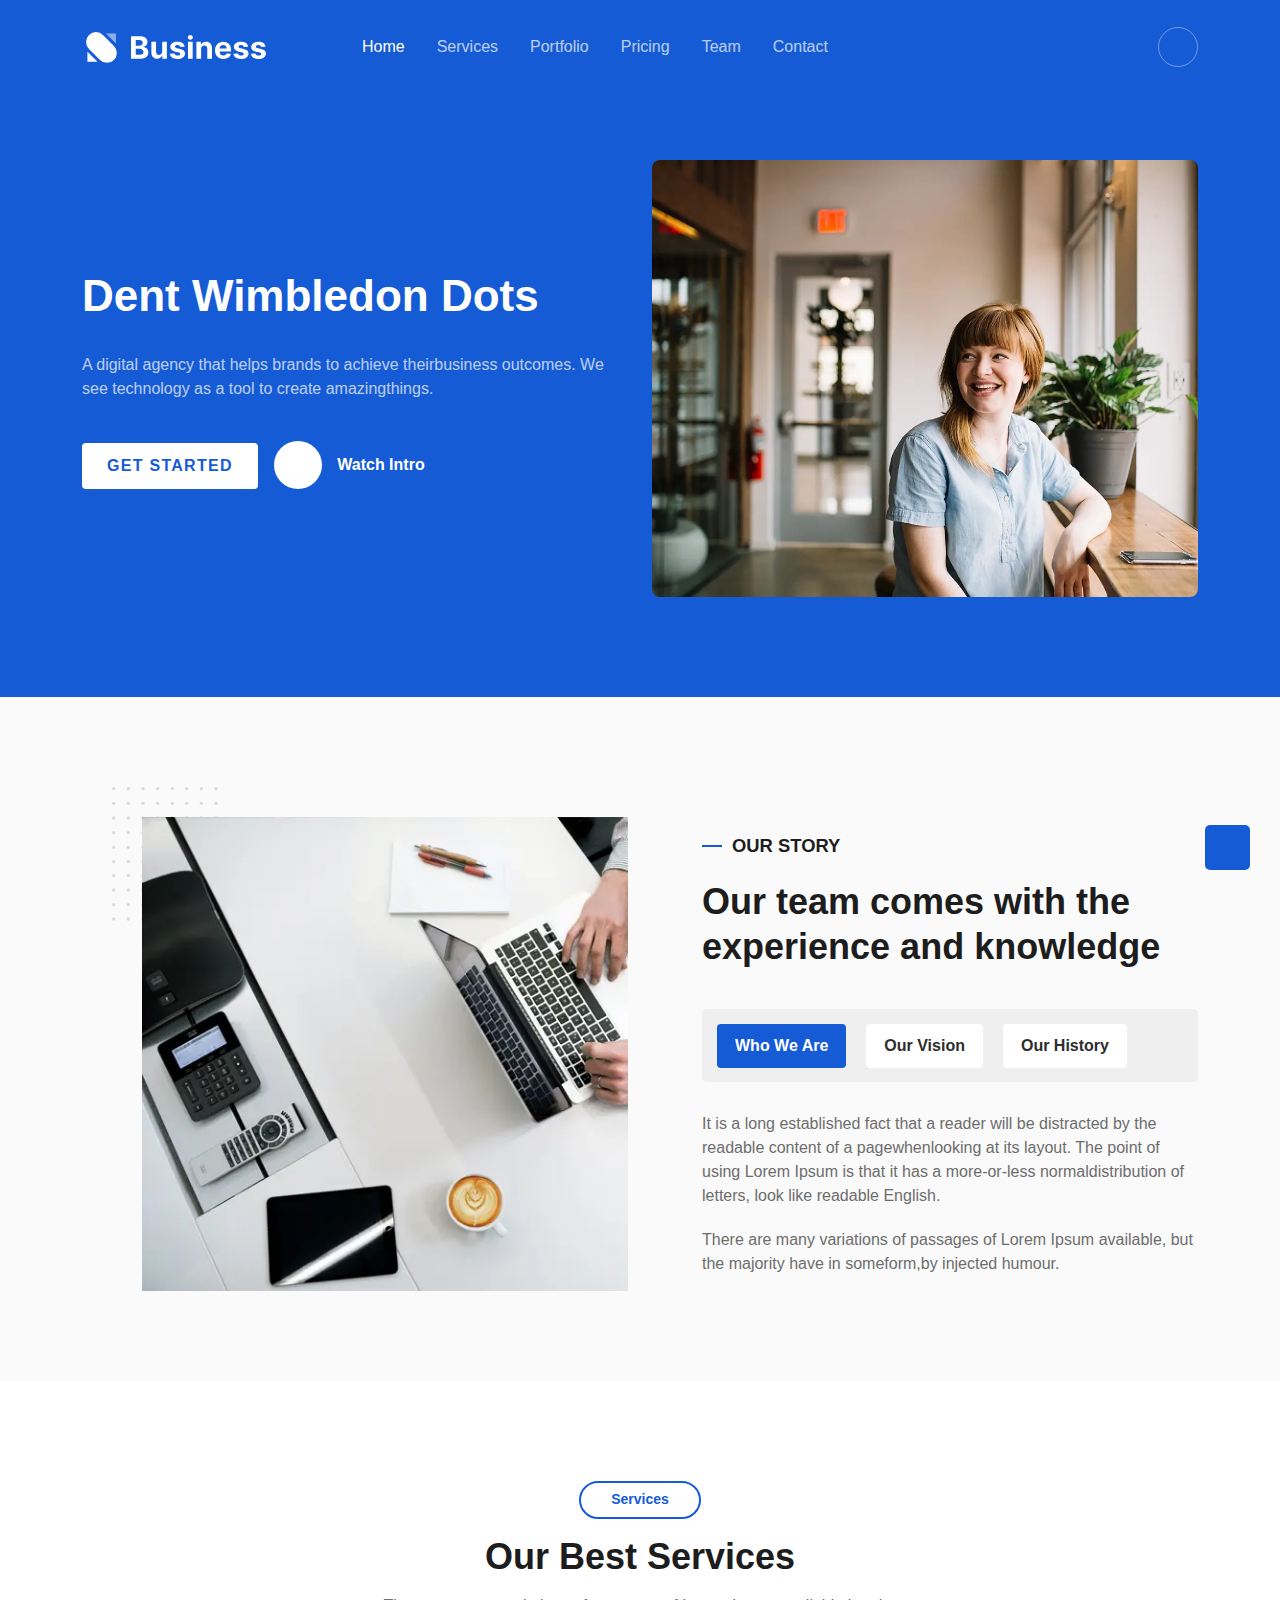
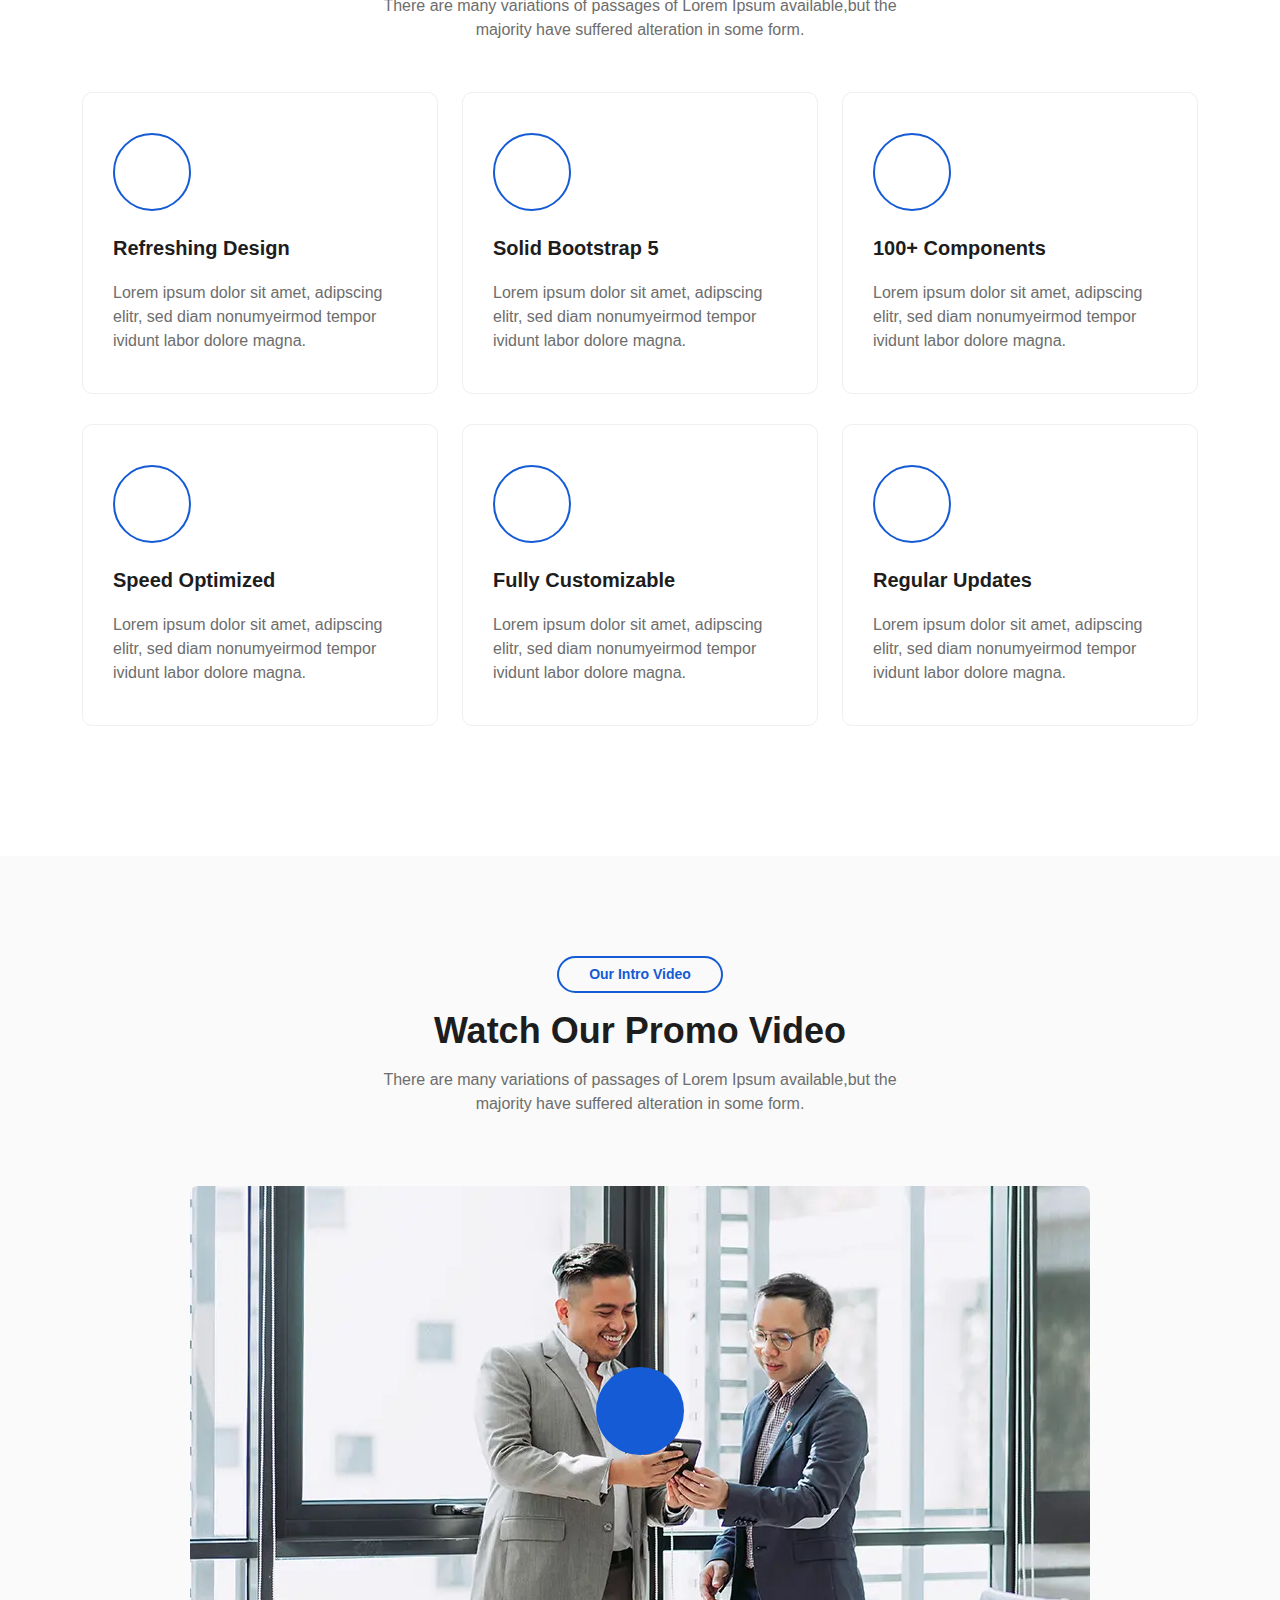
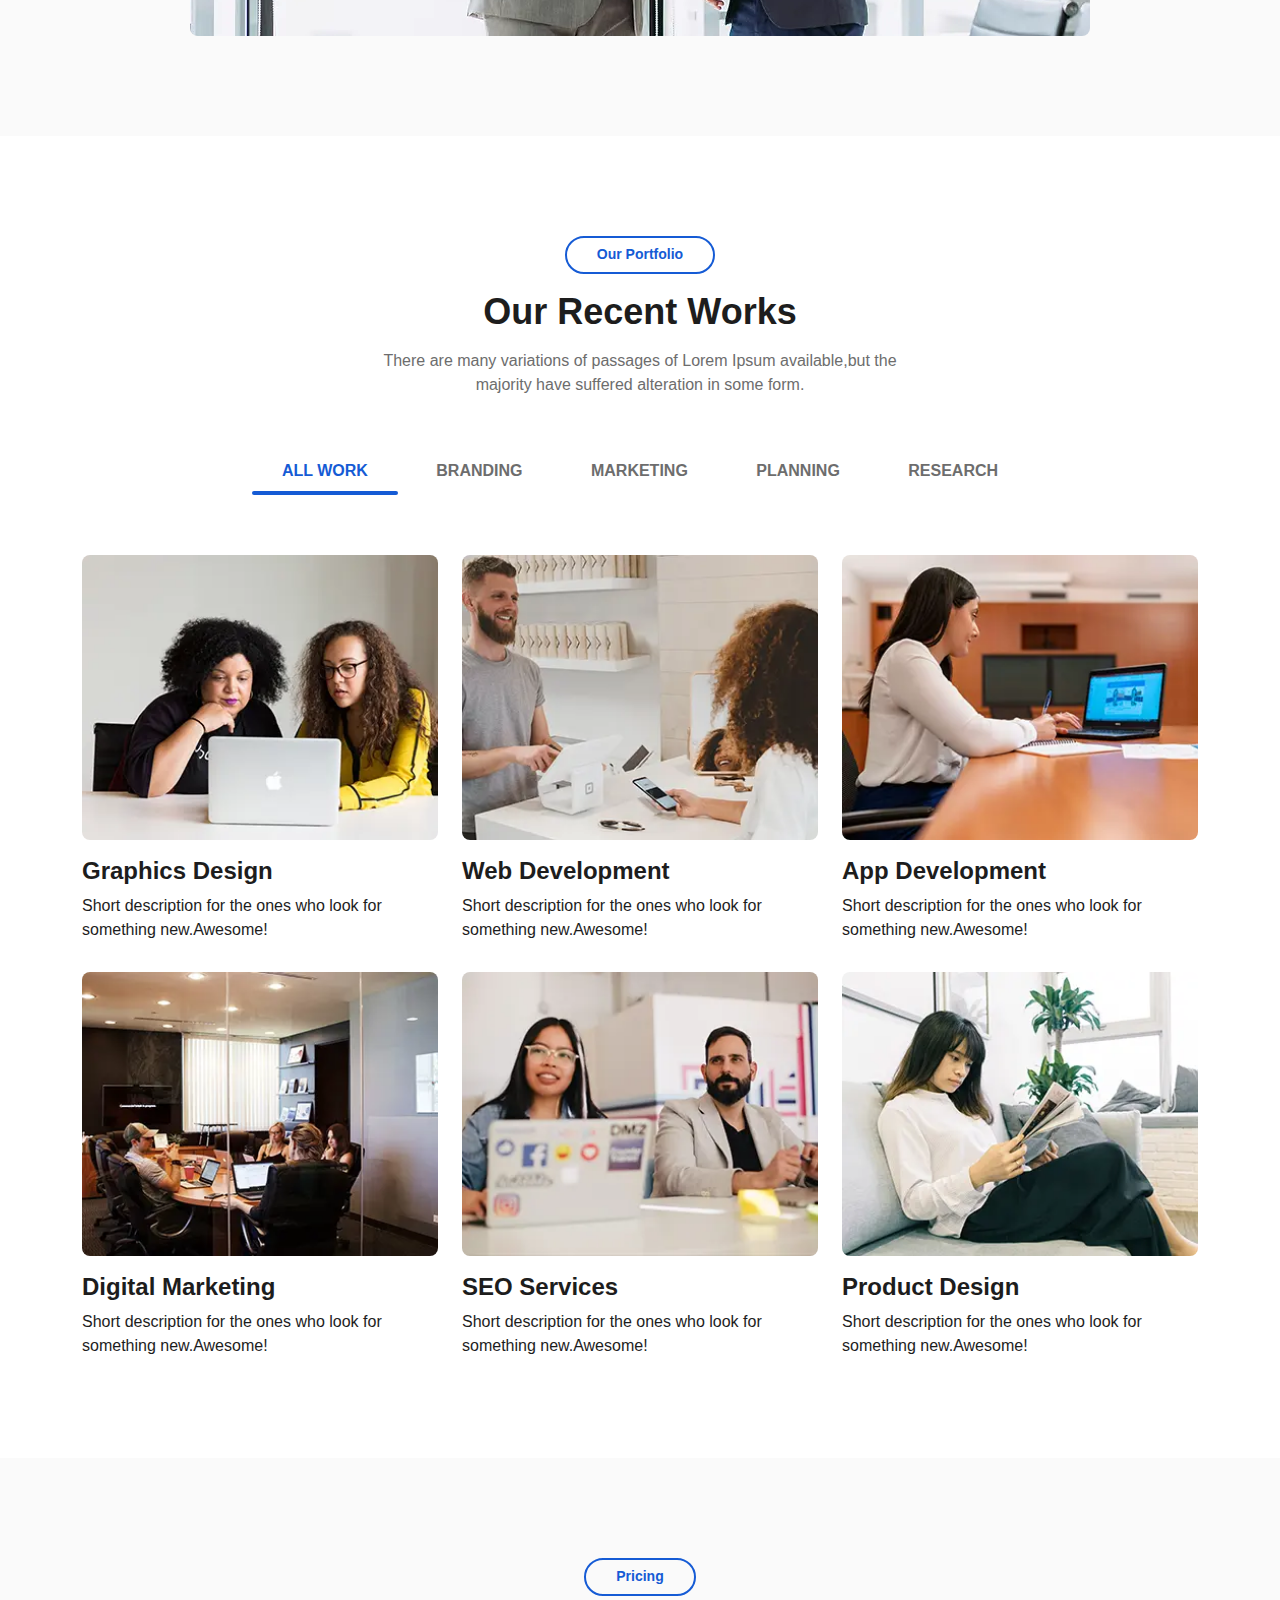
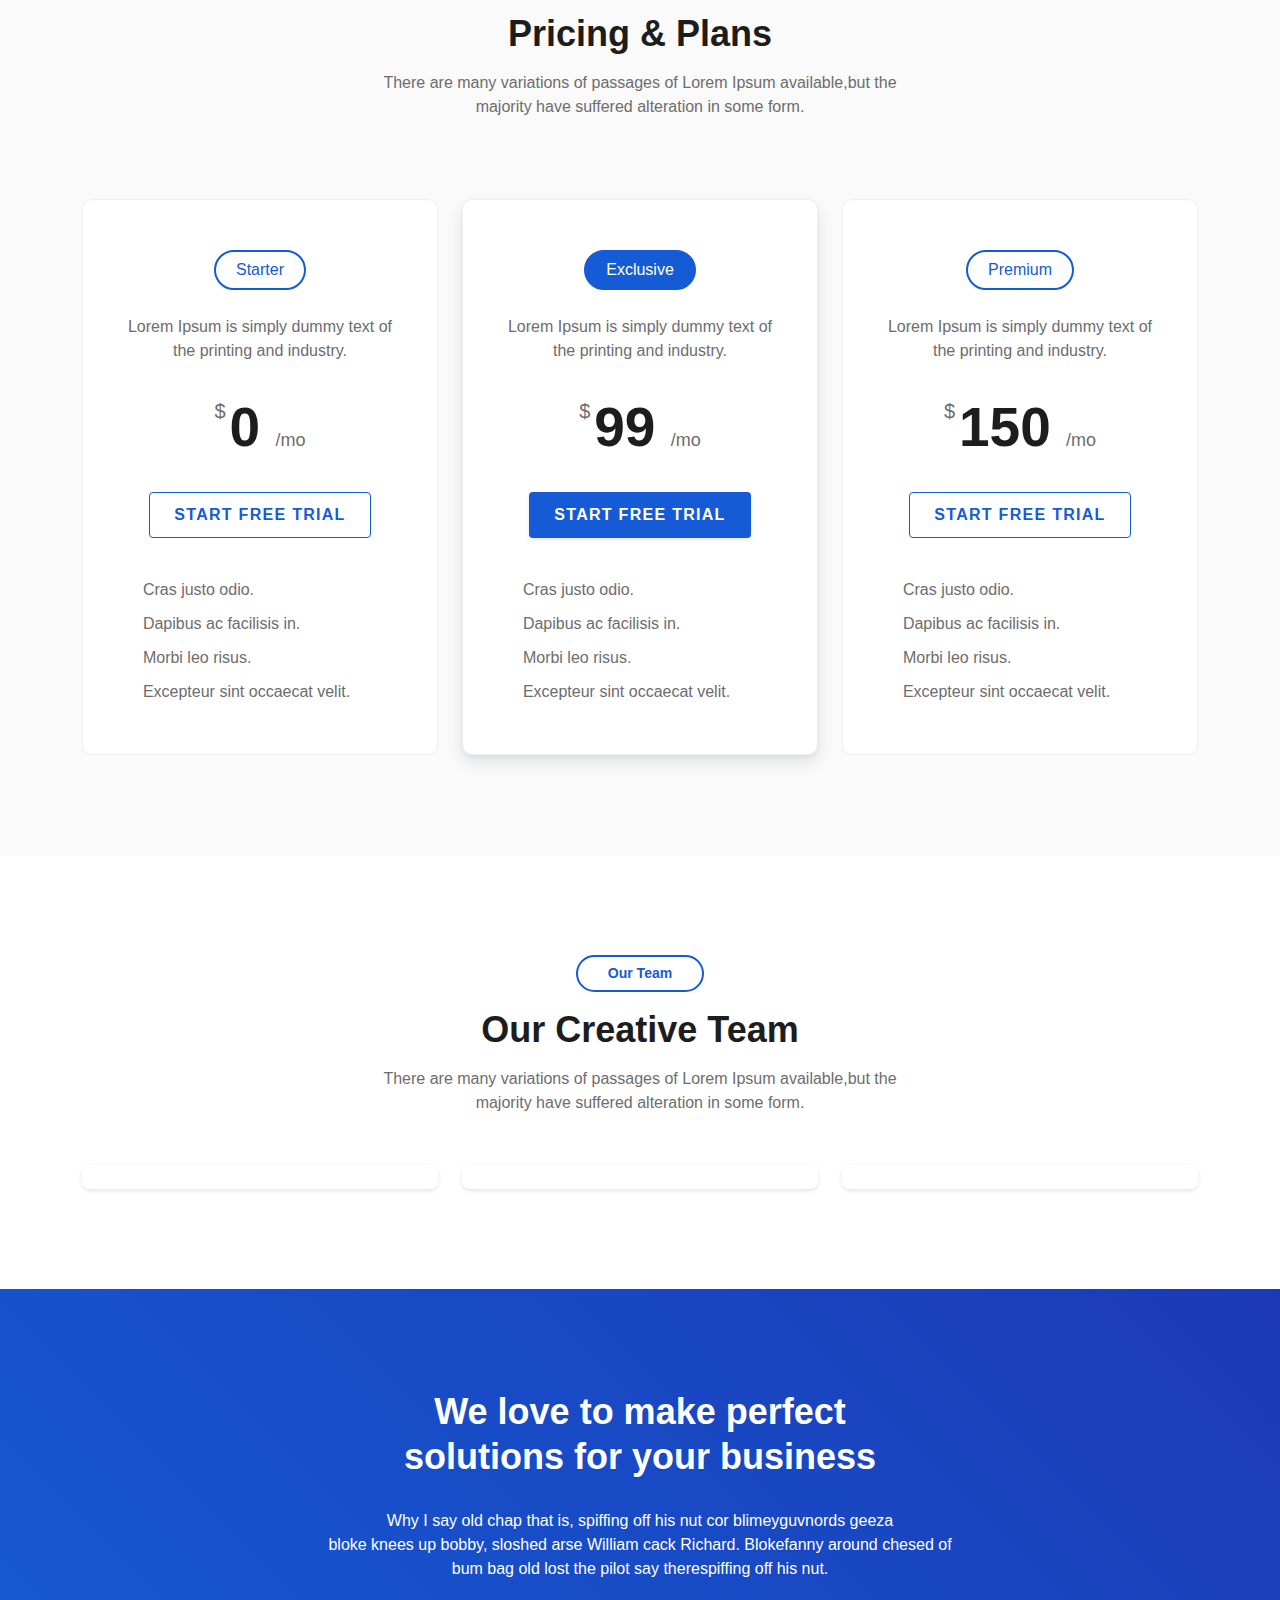
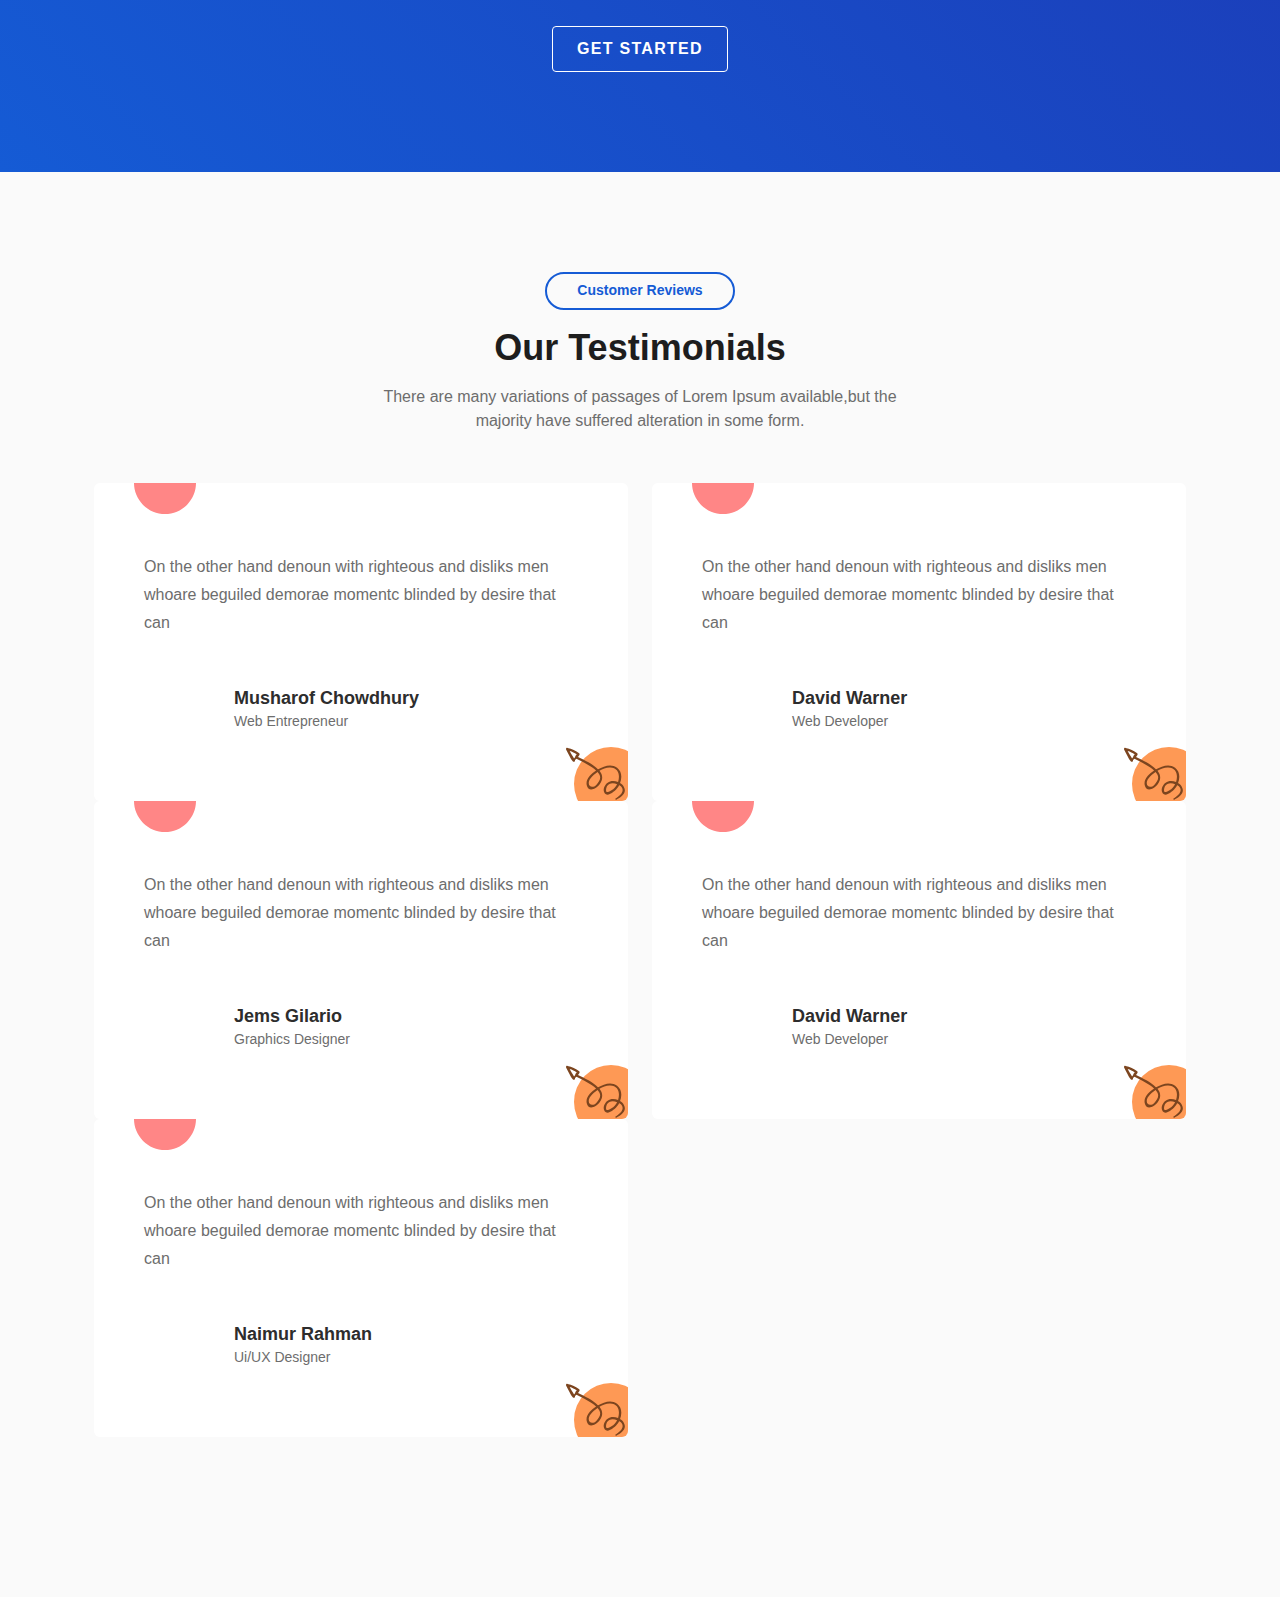
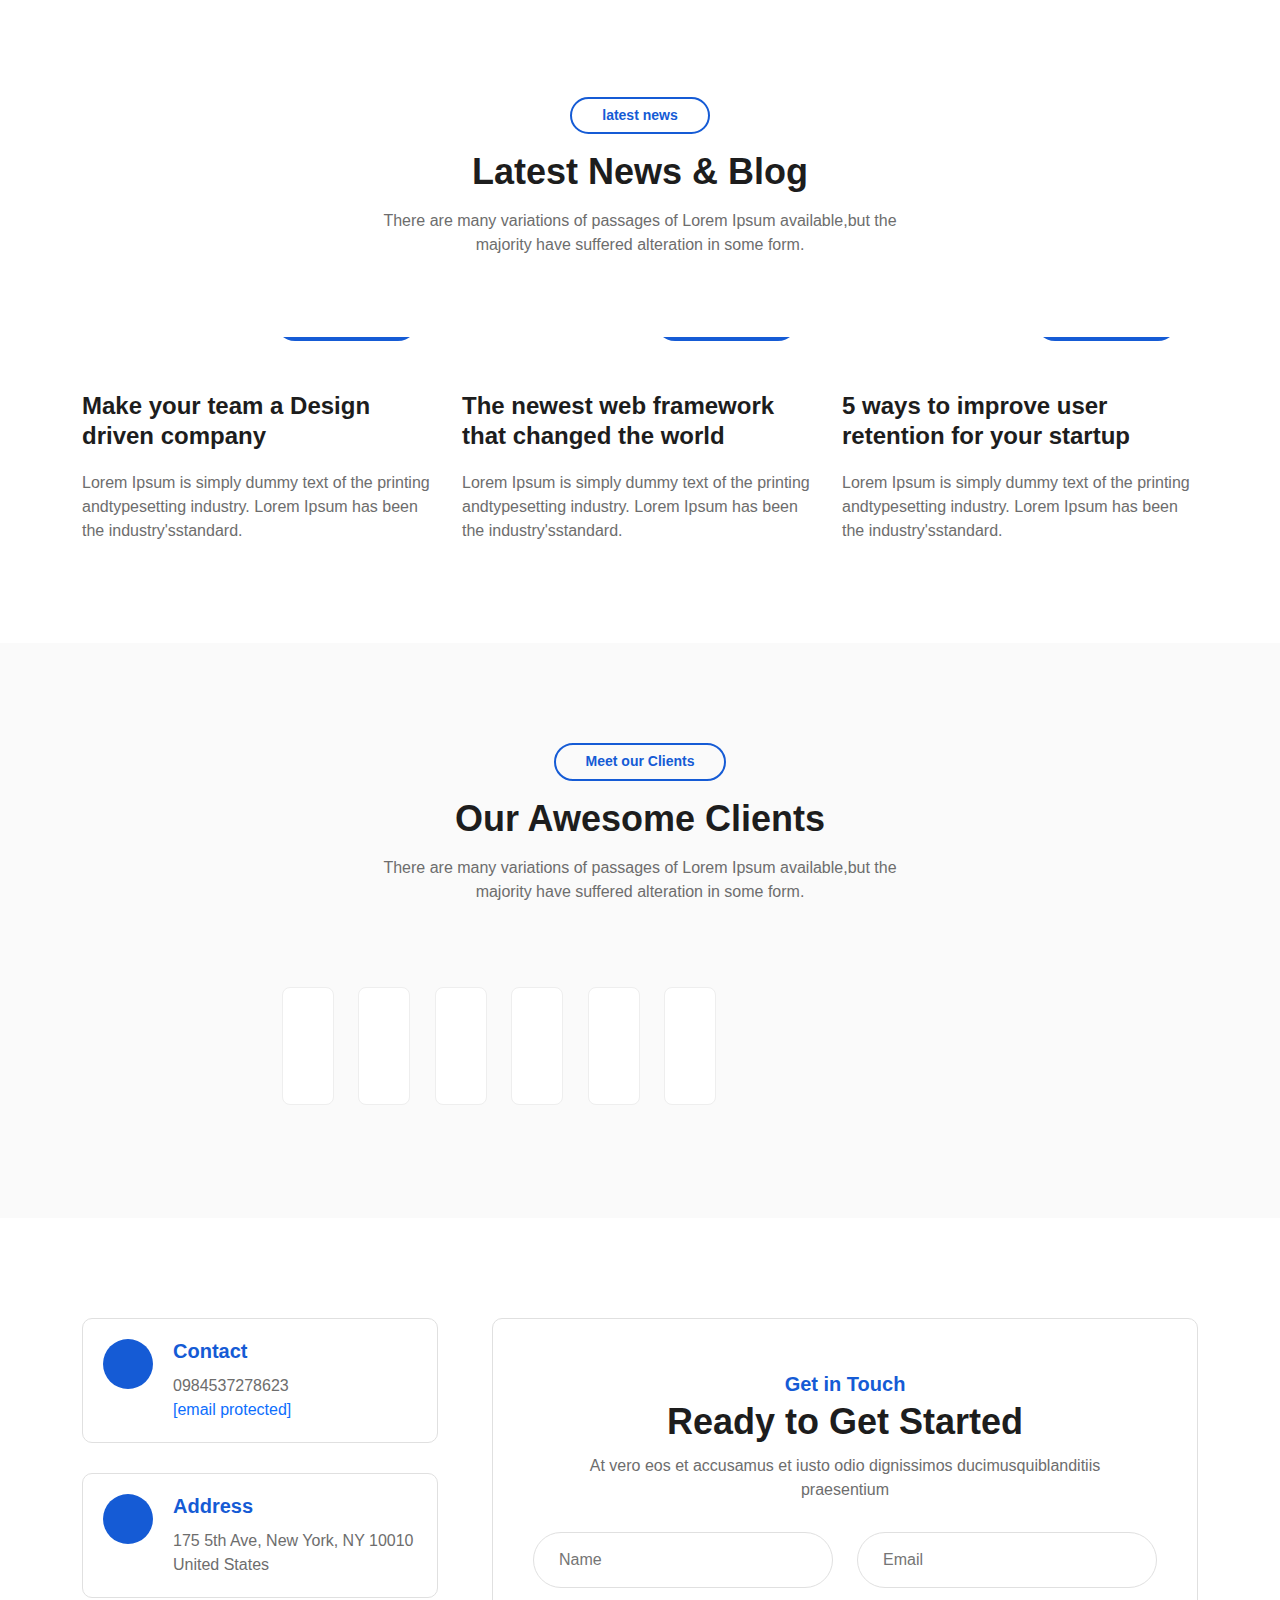
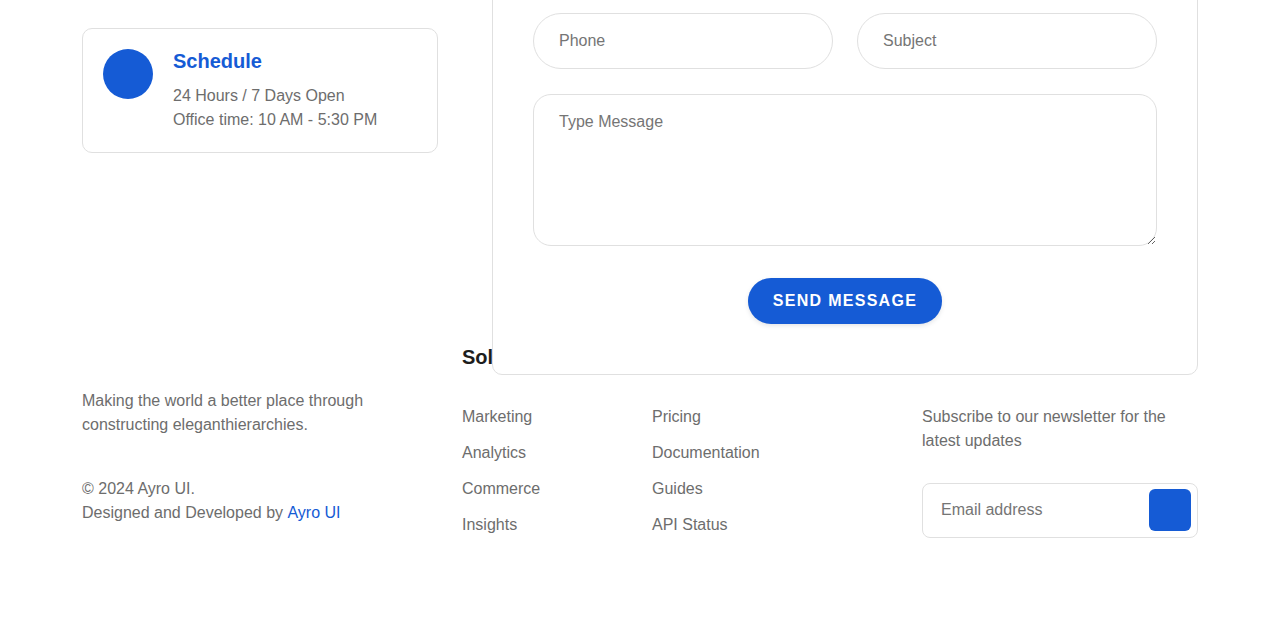
==== contact.html @ 1733241b "added subpages and adjusted menu" ====
<!DOCTYPE html>
<html lang="en">
  <!--- remove -->
  <head>
    <META NAME="robots" CONTENT="noindex">
    <meta charset="utf-8" />
    <meta http-equiv="x-ua-compatible" content="ie=edge" />
    <meta name="description" content="" />
    <meta name="viewport" content="width=device-width, initial-scale=1, shrink-to-fit=no" />
    <!-- <link rel="shortcut icon" type="image/x-icon" href="assets/images/favicon.svg" /> -->
    <title>Dent Wimble Dots</title>
    <link rel="stylesheet" href="https://fonts.googleapis.com/css?family=Sofia">
    <link rel="stylesheet" href="style.css" />
  </head>
  <body>
    <section class="navbar-area navbar-nine">
      <div class="container">
        <div class="row">
          <div class="col-lg-12">
            <nav class="navbar navbar-expand-lg">
              <a class="navbar-brand" href="">
                <img loading="lazy" src="assets/images/white-logo.svg" alt="Logo" />
              </a>
              <button class="navbar-toggler" type="button" data-bs-toggle="collapse" data-bs-target="#navbarNine" aria-controls="navbarNine" aria-expanded="false" aria-label="Toggle navigation">
                <span class="toggler-icon"></span>
                <span class="toggler-icon"></span>
                <span class="toggler-icon"></span>
              </button>
              <div class="collapse navbar-collapse sub-menu-bar" id="navbarNine">
                <ul class="navbar-nav me-auto">
                  <li class="nav-item">
                    <a class="page-scroll active" href="./">Home</a>
                  </li>
                  <li class="nav-item">
                    <a class="page-scroll" href="./services.html">Services</a>
                  </li>
                  <li class="nav-item">
                    <a class="page-scroll" href="./portfolio.html">Portfolio</a>
                  </li>
                  <li class="nav-item">
                    <a class="page-scroll" href="./pricing.html">Pricing</a>
                  </li>
                  <li class="nav-item">
                    <a class="page-scroll" href="./team.html">Team</a>
                  </li>
                  <li class="nav-item">
                    <a class="page-scroll" href="./contact.html">Contact</a>
                  </li>
                </ul>
              </div>
              <div class="navbar-btn d-none d-lg-inline-block">
                <a class="menu-bar" href="#side-menu-left">
                  <i class="lni lni-menu"></i>
                </a>
              </div>
            </nav>
          </div>
        </div>
      </div>
    </section>
    <div class="sidebar-left">
      <div class="sidebar-close">
        <a class="close" href="#close">
          <i class="lni lni-close"></i>
        </a>
      </div>
      <div class="sidebar-content">
        <div class="sidebar-logo">
          <a href="">
            <img loading="lazy" src="assets/images/logo.svg" alt="Logo" />
          </a>
        </div>
        <p class="text">Lorem ipsum dolor sit amet adipisicing elit. Sapiente fuga nisi rerum iusto intro.</p>
        <div class="sidebar-menu">
          <h5 class="menu-title">Quick Links</h5>
          <ul>
            <li>
              <a href="javascript:void(0)">About Us</a>
            </li>
            <li>
              <a href="javascript:void(0)">Our Team</a>
            </li>
            <li>
              <a href="javascript:void(0)">Latest News</a>
            </li>
            <li>
              <a href="javascript:void(0)">Contact Us</a>
            </li>
          </ul>
        </div>
        <div class="sidebar-social align-items-center justify-content-center">
          <h5 class="social-title">Follow Us On</h5>
          <ul>
            <li>
              <a href="javascript:void(0)">
                <i class="lni lni-facebook-filled"></i>
              </a>
            </li>
            <li>
              <a href="javascript:void(0)">
                <i class="lni lni-twitter-original"></i>
              </a>
            </li>
            <li>
              <a href="javascript:void(0)">
                <i class="lni lni-linkedin-original"></i>
              </a>
            </li>
            <li>
              <a href="javascript:void(0)">
                <i class="lni lni-youtube"></i>
              </a>
            </li>
          </ul>
        </div>
      </div>
    </div>
    <div class="overlay-left"></div>
    <section id="hero-area" class="header-area header-eight">
      <div class="container">
        <div class="row align-items-center">
          <div class="col-lg-6 col-md-12 col-12">
            <div class="header-content">
              <h1>Dent Wimbledon Dots</h1>
              <p>A digital agency that helps brands to achieve theirbusiness outcomes. We see technology as a tool to create amazingthings.</p>
              <div class="button">
                <a href="javascript:void(0)" class="btn primary-btn">Get Started</a>
                <a href="https://www.youtube.com/watch?v=r44RKWyfcFw&fbclid=IwAR21beSJORalzmzokxDRcGfkZA1AtRTE__l5N4r09HcGS5Y6vOluyouM9EM" class="glightbox video-button">
                  <span class="btn icon-btn rounded-full">
                    <i class="lni lni-play"></i>
                  </span>
                  <span class="text">Watch Intro</span>
                </a>
              </div>
            </div>
          </div>
          <div class="col-lg-6 col-md-12 col-12">
            <div class="header-image">
              <img loading="lazy" src="./images/hero-image.webp" alt="#" />
            </div>
          </div>
        </div>
      </div>
    </section>
    <section class="about-area about-five">
      <div class="container">
        <div class="row align-items-center">
          <div class="col-lg-6 col-12">
            <div class="about-image-five">
              <svg class="shape" width="106" height="134" viewBox="0 0 106 134" fill="none" xmlns="http://www.w3.org/2000/svg">
                <circle cx="1.66654" cy="1.66679" r="1.66667" fill="#DADADA" />
                <circle cx="1.66654" cy="16.3335" r="1.66667" fill="#DADADA" />
                <circle cx="1.66654" cy="31.0001" r="1.66667" fill="#DADADA" />
                <circle cx="1.66654" cy="45.6668" r="1.66667" fill="#DADADA" />
                <circle cx="1.66654" cy="60.3335" r="1.66667" fill="#DADADA" />
                <circle cx="1.66654" cy="88.6668" r="1.66667" fill="#DADADA" />
                <circle cx="1.66654" cy="117.667" r="1.66667" fill="#DADADA" />
                <circle cx="1.66654" cy="74.6668" r="1.66667" fill="#DADADA" />
                <circle cx="1.66654" cy="103" r="1.66667" fill="#DADADA" />
                <circle cx="1.66654" cy="132" r="1.66667" fill="#DADADA" />
                <circle cx="16.3333" cy="1.66679" r="1.66667" fill="#DADADA" />
                <circle cx="16.3333" cy="16.3335" r="1.66667" fill="#DADADA" />
                <circle cx="16.3333" cy="31.0001" r="1.66667" fill="#DADADA" />
                <circle cx="16.3333" cy="45.6668" r="1.66667" fill="#DADADA" />
                <circle cx="16.333" cy="60.3335" r="1.66667" fill="#DADADA" />
                <circle cx="16.333" cy="88.6668" r="1.66667" fill="#DADADA" />
                <circle cx="16.333" cy="117.667" r="1.66667" fill="#DADADA" />
                <circle cx="16.333" cy="74.6668" r="1.66667" fill="#DADADA" />
                <circle cx="16.333" cy="103" r="1.66667" fill="#DADADA" />
                <circle cx="16.333" cy="132" r="1.66667" fill="#DADADA" />
                <circle cx="30.9998" cy="1.66679" r="1.66667" fill="#DADADA" />
                <circle cx="74.6665" cy="1.66679" r="1.66667" fill="#DADADA" />
                <circle cx="30.9998" cy="16.3335" r="1.66667" fill="#DADADA" />
                <circle cx="74.6665" cy="16.3335" r="1.66667" fill="#DADADA" />
                <circle cx="30.9998" cy="31.0001" r="1.66667" fill="#DADADA" />
                <circle cx="74.6665" cy="31.0001" r="1.66667" fill="#DADADA" />
                <circle cx="30.9998" cy="45.6668" r="1.66667" fill="#DADADA" />
                <circle cx="74.6665" cy="45.6668" r="1.66667" fill="#DADADA" />
                <circle cx="31" cy="60.3335" r="1.66667" fill="#DADADA" />
                <circle cx="74.6668" cy="60.3335" r="1.66667" fill="#DADADA" />
                <circle cx="31" cy="88.6668" r="1.66667" fill="#DADADA" />
                <circle cx="74.6668" cy="88.6668" r="1.66667" fill="#DADADA" />
                <circle cx="31" cy="117.667" r="1.66667" fill="#DADADA" />
                <circle cx="74.6668" cy="117.667" r="1.66667" fill="#DADADA" />
                <circle cx="31" cy="74.6668" r="1.66667" fill="#DADADA" />
                <circle cx="74.6668" cy="74.6668" r="1.66667" fill="#DADADA" />
                <circle cx="31" cy="103" r="1.66667" fill="#DADADA" />
                <circle cx="74.6668" cy="103" r="1.66667" fill="#DADADA" />
                <circle cx="31" cy="132" r="1.66667" fill="#DADADA" />
                <circle cx="74.6668" cy="132" r="1.66667" fill="#DADADA" />
                <circle cx="45.6665" cy="1.66679" r="1.66667" fill="#DADADA" />
                <circle cx="89.3333" cy="1.66679" r="1.66667" fill="#DADADA" />
                <circle cx="45.6665" cy="16.3335" r="1.66667" fill="#DADADA" />
                <circle cx="89.3333" cy="16.3335" r="1.66667" fill="#DADADA" />
                <circle cx="45.6665" cy="31.0001" r="1.66667" fill="#DADADA" />
                <circle cx="89.3333" cy="31.0001" r="1.66667" fill="#DADADA" />
                <circle cx="45.6665" cy="45.6668" r="1.66667" fill="#DADADA" />
                <circle cx="89.3333" cy="45.6668" r="1.66667" fill="#DADADA" />
                <circle cx="45.6665" cy="60.3335" r="1.66667" fill="#DADADA" />
                <circle cx="89.3333" cy="60.3335" r="1.66667" fill="#DADADA" />
                <circle cx="45.6665" cy="88.6668" r="1.66667" fill="#DADADA" />
                <circle cx="89.3333" cy="88.6668" r="1.66667" fill="#DADADA" />
                <circle cx="45.6665" cy="117.667" r="1.66667" fill="#DADADA" />
                <circle cx="89.3333" cy="117.667" r="1.66667" fill="#DADADA" />
                <circle cx="45.6665" cy="74.6668" r="1.66667" fill="#DADADA" />
                <circle cx="89.3333" cy="74.6668" r="1.66667" fill="#DADADA" />
                <circle cx="45.6665" cy="103" r="1.66667" fill="#DADADA" />
                <circle cx="89.3333" cy="103" r="1.66667" fill="#DADADA" />
                <circle cx="45.6665" cy="132" r="1.66667" fill="#DADADA" />
                <circle cx="89.3333" cy="132" r="1.66667" fill="#DADADA" />
                <circle cx="60.3333" cy="1.66679" r="1.66667" fill="#DADADA" />
                <circle cx="104" cy="1.66679" r="1.66667" fill="#DADADA" />
                <circle cx="60.3333" cy="16.3335" r="1.66667" fill="#DADADA" />
                <circle cx="104" cy="16.3335" r="1.66667" fill="#DADADA" />
                <circle cx="60.3333" cy="31.0001" r="1.66667" fill="#DADADA" />
                <circle cx="104" cy="31.0001" r="1.66667" fill="#DADADA" />
                <circle cx="60.3333" cy="45.6668" r="1.66667" fill="#DADADA" />
                <circle cx="104" cy="45.6668" r="1.66667" fill="#DADADA" />
                <circle cx="60.333" cy="60.3335" r="1.66667" fill="#DADADA" />
                <circle cx="104" cy="60.3335" r="1.66667" fill="#DADADA" />
                <circle cx="60.333" cy="88.6668" r="1.66667" fill="#DADADA" />
                <circle cx="104" cy="88.6668" r="1.66667" fill="#DADADA" />
                <circle cx="60.333" cy="117.667" r="1.66667" fill="#DADADA" />
                <circle cx="104" cy="117.667" r="1.66667" fill="#DADADA" />
                <circle cx="60.333" cy="74.6668" r="1.66667" fill="#DADADA" />
                <circle cx="104" cy="74.6668" r="1.66667" fill="#DADADA" />
                <circle cx="60.333" cy="103" r="1.66667" fill="#DADADA" />
                <circle cx="104" cy="103" r="1.66667" fill="#DADADA" />
                <circle cx="60.333" cy="132" r="1.66667" fill="#DADADA" />
                <circle cx="104" cy="132" r="1.66667" fill="#DADADA" />
              </svg>
              <img loading="lazy" src="assets/images/about/about-img1.webp" alt="about" />
            </div>
          </div>
          <div class="col-lg-6 col-12">
            <div class="about-five-content">
              <h6 class="small-title text-lg">OUR STORY</h6>
              <h2 class="main-title fw-bold">Our team comes with the experience and knowledge</h2>
              <div class="about-five-tab">
                <nav>
                  <div class="nav nav-tabs" id="nav-tab" role="tablist">
                    <button class="nav-link active" id="nav-who-tab" data-bs-toggle="tab" data-bs-target="#nav-who" type="button" role="tab" aria-controls="nav-who" aria-selected="true">Who We Are</button>
                    <button class="nav-link" id="nav-vision-tab" data-bs-toggle="tab" data-bs-target="#nav-vision" type="button" role="tab" aria-controls="nav-vision" aria-selected="false">our Vision</button>
                    <button class="nav-link" id="nav-history-tab" data-bs-toggle="tab" data-bs-target="#nav-history" type="button" role="tab" aria-controls="nav-history" aria-selected="false">our History</button>
                  </div>
                </nav>
                <div class="tab-content" id="nav-tabContent">
                  <div class="tab-pane fade show active" id="nav-who" role="tabpanel" aria-labelledby="nav-who-tab">
                    <p>It is a long established fact that a reader will be distracted by the readable content of a pagewhenlooking at its layout. The point of using Lorem Ipsum is that it has a more-or-less normaldistribution of letters, look like readable English.</p>
                    <p>There are many variations of passages of Lorem Ipsum available, but the majority have in someform,by injected humour.</p>
                  </div>
                  <div class="tab-pane fade" id="nav-vision" role="tabpanel" aria-labelledby="nav-vision-tab">
                    <p>It is a long established fact that a reader will be distracted by the readable content of a pagewhenlooking at its layout. The point of using Lorem Ipsum is that it has a more-or-less normaldistribution of letters, look like readable English.</p>
                    <p>There are many variations of passages of Lorem Ipsum available, but the majority have in someform,by injected humour.</p>
                  </div>
                  <div class="tab-pane fade" id="nav-history" role="tabpanel" aria-labelledby="nav-history-tab">
                    <p>It is a long established fact that a reader will be distracted by the readable content of a pagewhenlooking at its layout. The point of using Lorem Ipsum is that it has a more-or-less normaldistribution of letters, look like readable English.</p>
                    <p>There are many variations of passages of Lorem Ipsum available, but the majority have in someform,by injected humour.</p>
                  </div>
                </div>
              </div>
            </div>
          </div>
        </div>
      </div>
    </section>
    <section id="services" class="services-area services-eight">
      <div class="section-title-five">
        <div class="container">
          <div class="row">
            <div class="col-12">
              <div class="content">
                <h6>Services</h6>
                <h2 class="fw-bold">Our Best Services</h2>
                <p> There are many variations of passages of Lorem Ipsum available,but the majority have suffered alteration in some form.</p>
              </div>
            </div>
          </div>
        </div>
      </div>
      <div class="container">
        <div class="row">
          <div class="col-lg-4 col-md-6">
            <div class="single-services">
              <div class="service-icon">
                <i class="lni lni-capsule"></i>
              </div>
              <div class="service-content">
                <h4>Refreshing Design</h4>
                <p>Lorem ipsum dolor sit amet, adipscing elitr, sed diam nonumyeirmod tempor ividunt labor dolore magna.</p>
              </div>
            </div>
          </div>
          <div class="col-lg-4 col-md-6">
            <div class="single-services">
              <div class="service-icon">
                <i class="lni lni-bootstrap"></i>
              </div>
              <div class="service-content">
                <h4>Solid Bootstrap 5</h4>
                <p>Lorem ipsum dolor sit amet, adipscing elitr, sed diam nonumyeirmod tempor ividunt labor dolore magna.</p>
              </div>
            </div>
          </div>
          <div class="col-lg-4 col-md-6">
            <div class="single-services">
              <div class="service-icon">
                <i class="lni lni-shortcode"></i>
              </div>
              <div class="service-content">
                <h4>100+ Components</h4>
                <p>Lorem ipsum dolor sit amet, adipscing elitr, sed diam nonumyeirmod tempor ividunt labor dolore magna.</p>
              </div>
            </div>
          </div>
          <div class="col-lg-4 col-md-6">
            <div class="single-services">
              <div class="service-icon">
                <i class="lni lni-dashboard"></i>
              </div>
              <div class="service-content">
                <h4>Speed Optimized</h4>
                <p>Lorem ipsum dolor sit amet, adipscing elitr, sed diam nonumyeirmod tempor ividunt labor dolore magna.</p>
              </div>
            </div>
          </div>
          <div class="col-lg-4 col-md-6">
            <div class="single-services">
              <div class="service-icon">
                <i class="lni lni-layers"></i>
              </div>
              <div class="service-content">
                <h4>Fully Customizable</h4>
                <p>Lorem ipsum dolor sit amet, adipscing elitr, sed diam nonumyeirmod tempor ividunt labor dolore magna.</p>
              </div>
            </div>
          </div>
          <div class="col-lg-4 col-md-6">
            <div class="single-services">
              <div class="service-icon">
                <i class="lni lni-reload"></i>
              </div>
              <div class="service-content">
                <h4>Regular Updates</h4>
                <p>Lorem ipsum dolor sit amet, adipscing elitr, sed diam nonumyeirmod tempor ividunt labor dolore magna.</p>
              </div>
            </div>
          </div>
        </div>
      </div>
    </section>
    <section class="video-area video-one">
      <div class="section-title-five">
        <div class="container">
          <div class="row">
            <div class="col-12">
              <div class="content">
                <h6>Our Intro Video</h6>
                <h2 class="fw-bold">Watch Our Promo Video</h2>
                <p>There are many variations of passages of Lorem Ipsum available,but the majority have suffered alteration in some form.</p>
              </div>
            </div>
          </div>
        </div>
      </div>
      <div class="container">
        <div class="row justify-content-center">
          <div class="col-lg-10">
            <div class="video-content text-center">
              <img loading="lazy" src="./images/video-bg.webp" alt="Video" />
              <a class="video-popup glightbox" href="https://www.youtube.com/watch?v=NJbXptdalP0">
                <i class="lni lni-play"></i>
              </a>
            </div>
          </div>
        </div>
      </div>
    </section>
    <section id="portfolio" class="portfolio-area portfolio-three">
      <div class="section-title-five">
        <div class="container">
          <div class="row">
            <div class="col-12">
              <div class="content">
                <h6>Our Portfolio</h6>
                <h2 class="fw-bold">Our Recent Works</h2>
                <p>There are many variations of passages of Lorem Ipsum available,but the majority have suffered alteration in some form.</p>
              </div>
            </div>
          </div>
        </div>
      </div>
      <div class="container">
        <div class="row">
          <div class="col-lg-12">
            <div class="portfolio-menu text-center">
              <button data-filter="all" class="active">ALL WORK</button>
              <button data-filter="branding">BRANDING</button>
              <button data-filter="marketing">MARKETING</button>
              <button data-filter="planning">PLANNING</button>
              <button data-filter="research">RESEARCH</button>
            </div>
          </div>
        </div>
        <div class="row grid">
          <div class="col-lg-4 col-sm-6 branding-3 planning-3" data-filter="branding">
            <div class="portfolio-style-three">
              <div class="portfolio-image">
                <img loading="lazy" src="assets/images/portfolio/pf1.webp" alt="image" />
                <div class=" portfolio-overlay d-flex align-items-center justify-content-center ">
                  <div class="portfolio-content">
                    <div class="portfolio-icon">
                      <a class="image-popup-three glightbox3" href="assets/images/portfolio/pf1.webp">
                        <i class="lni lni-zoom-in"></i>
                      </a>
                    </div>
                    <div class="portfolio-icon">
                      <a href="javascript:void(0)">
                        <i class="lni lni-link"></i>
                      </a>
                    </div>
                  </div>
                </div>
              </div>
              <div class="portfolio-text">
                <h4 class="portfolio-title">
                  <a href="javascript:void(0)">Graphics Design</a>
                </h4>
                <p class="text">Short description for the ones who look for something new.Awesome!</p>
              </div>
            </div>
          </div>
          <div class="col-lg-4 col-sm-6" data-filter="research">
            <div class="portfolio-style-three">
              <div class="portfolio-image">
                <img loading="lazy" src="assets/images/portfolio/pf2.webp" alt="image" />
                <div class=" portfolio-overlay d-flex align-items-center justify-content-center ">
                  <div class="portfolio-content">
                    <div class="portfolio-icon">
                      <a class="image-popup-three glightbox3" href="assets/images/portfolio/pf2.webp">
                        <i class="lni lni-zoom-in"></i>
                      </a>
                    </div>
                    <div class="portfolio-icon">
                      <a href="javascript:void(0)">
                        <i class="lni lni-link"></i>
                      </a>
                    </div>
                  </div>
                </div>
              </div>
              <div class="portfolio-text">
                <h4 class="portfolio-title">
                  <a href="javascript:void(0)">Web Development</a>
                </h4>
                <p class="text">Short description for the ones who look for something new.Awesome!</p>
              </div>
            </div>
          </div>
          <div class="col-lg-4 col-sm-6" data-filter="marketing">
            <div class="portfolio-style-three">
              <div class="portfolio-image">
                <img loading="lazy" src="assets/images/portfolio/pf3.webp" alt="image" />
                <div class=" portfolio-overlay d-flex align-items-center justify-content-center ">
                  <div class="portfolio-content">
                    <div class="portfolio-icon">
                      <a class="image-popup-three glightbox3" href="assets/images/portfolio/pf3.webp">
                        <i class="lni lni-zoom-in"></i>
                      </a>
                    </div>
                    <div class="portfolio-icon">
                      <a href="javascript:void(0)">
                        <i class="lni lni-link"></i>
                      </a>
                    </div>
                  </div>
                </div>
              </div>
              <div class="portfolio-text">
                <h4 class="portfolio-title">
                  <a href="javascript:void(0)">App Development</a>
                </h4>
                <p class="text">Short description for the ones who look for something new.Awesome!</p>
              </div>
            </div>
          </div>
          <div class="col-lg-4 col-sm-6" data-filter="planning">
            <div class="portfolio-style-three">
              <div class="portfolio-image">
                <img loading="lazy" src="assets/images/portfolio/pf4.webp" alt="image" />
                <div class=" portfolio-overlay d-flex align-items-center justify-content-center ">
                  <div class="portfolio-content">
                    <div class="portfolio-icon">
                      <a class="image-popup-three glightbox3" href="assets/images/portfolio/pf4.webp">
                        <i class="lni lni-zoom-in"></i>
                      </a>
                    </div>
                    <div class="portfolio-icon">
                      <a href="javascript:void(0)">
                        <i class="lni lni-link"></i>
                      </a>
                    </div>
                  </div>
                </div>
              </div>
              <div class="portfolio-text">
                <h4 class="portfolio-title">
                  <a href="javascript:void(0)">Digital Marketing</a>
                </h4>
                <p class="text">Short description for the ones who look for something new.Awesome!</p>
              </div>
            </div>
          </div>
          <div class="col-lg-4 col-sm-6" data-filter="branding">
            <div class="portfolio-style-three">
              <div class="portfolio-image">
                <img loading="lazy" src="assets/images/portfolio/pf5.webp" alt="image" />
                <div class=" portfolio-overlay d-flex align-items-center justify-content-center ">
                  <div class="portfolio-content">
                    <div class="portfolio-icon">
                      <a class="image-popup-three glightbox3" href="assets/images/portfolio/pf5.webp">
                        <i class="lni lni-zoom-in"></i>
                      </a>
                    </div>
                    <div class="portfolio-icon">
                      <a href="javascript:void(0)">
                        <i class="lni lni-link"></i>
                      </a>
                    </div>
                  </div>
                </div>
              </div>
              <div class="portfolio-text">
                <h4 class="portfolio-title">
                  <a href="javascript:void(0)">SEO Services</a>
                </h4>
                <p class="text">Short description for the ones who look for something new.Awesome!</p>
              </div>
            </div>
          </div>
          <div class="col-lg-4 col-sm-6" data-filter="marketing">
            <div class="portfolio-style-three">
              <div class="portfolio-image">
                <img loading="lazy" src="assets/images/portfolio/pf6.webp" alt="image" />
                <div class=" portfolio-overlay d-flex align-items-center justify-content-center ">
                  <div class="portfolio-content">
                    <div class="portfolio-icon">
                      <a class="image-popup-three glightbox3" href="assets/images/portfolio/pf6.webp">
                        <i class="lni lni-zoom-in"></i>
                      </a>
                    </div>
                    <div class="portfolio-icon">
                      <a href="javascript:void(0)">
                        <i class="lni lni-link"></i>
                      </a>
                    </div>
                  </div>
                </div>
              </div>
              <div class="portfolio-text">
                <h4 class="portfolio-title">
                  <a href="javascript:void(0)">Product Design</a>
                </h4>
                <p class="text">Short description for the ones who look for something new.Awesome!</p>
              </div>
            </div>
          </div>
        </div>
      </div>
    </section>
    <section id="pricing" class="pricing-area pricing-fourteen">
      <div class="section-title-five">
        <div class="container">
          <div class="row">
            <div class="col-12">
              <div class="content">
                <h6>Pricing</h6>
                <h2 class="fw-bold">Pricing & Plans</h2>
                <p>There are many variations of passages of Lorem Ipsum available,but the majority have suffered alteration in some form.</p>
              </div>
            </div>
          </div>
        </div>
      </div>
      <div class="container">
        <div class="row">
          <div class="col-lg-4 col-md-6 col-12">
            <div class="pricing-style-fourteen">
              <div class="table-head">
                <h6 class="title">Starter </h4>
                  <p>Lorem Ipsum is simply dummy text of the printing and industry.</p>
                  <div class="price">
                    <h2 class="amount">
                      <span class="currency">$</span>0 <span class="duration">/mo </span>
                    </h2>
                  </div>
              </div>
              <div class="light-rounded-buttons">
                <a href="javascript:void(0)" class="btn primary-btn-outline">Start free trial</a>
              </div>
              <div class="table-content">
                <ul class="table-list">
                  <li>
                    <i class="lni lni-checkmark-circle"></i> Cras justo odio.
                  </li>
                  <li>
                    <i class="lni lni-checkmark-circle"></i> Dapibus ac facilisis in.
                  </li>
                  <li>
                    <i class="lni lni-checkmark-circle deactive"></i> Morbi leo risus.
                  </li>
                  <li>
                    <i class="lni lni-checkmark-circle deactive"></i> Excepteur sint occaecat velit.
                  </li>
                </ul>
              </div>
            </div>
          </div>
          <div class="col-lg-4 col-md-6 col-12">
            <div class="pricing-style-fourteen middle">
              <div class="table-head">
                <h6 class="title">Exclusive </h4>
                  <p>Lorem Ipsum is simply dummy text of the printing and industry.</p>
                  <div class="price">
                    <h2 class="amount">
                      <span class="currency">$</span>99 <span class="duration">/mo </span>
                    </h2>
                  </div>
              </div>
              <div class="light-rounded-buttons">
                <a href="javascript:void(0)" class="btn primary-btn">Start free trial</a>
              </div>
              <div class="table-content">
                <ul class="table-list">
                  <li>
                    <i class="lni lni-checkmark-circle"></i> Cras justo odio.
                  </li>
                  <li>
                    <i class="lni lni-checkmark-circle"></i> Dapibus ac facilisis in.
                  </li>
                  <li>
                    <i class="lni lni-checkmark-circle"></i> Morbi leo risus.
                  </li>
                  <li>
                    <i class="lni lni-checkmark-circle deactive"></i> Excepteur sint occaecat velit.
                  </li>
                </ul>
              </div>
            </div>
          </div>
          <div class="col-lg-4 col-md-6 col-12">
            <div class="pricing-style-fourteen">
              <div class="table-head">
                <h6 class="title">Premium </h4>
                  <p>Lorem Ipsum is simply dummy text of the printing and industry.</p>
                  <div class="price">
                    <h2 class="amount">
                      <span class="currency">$</span>150 <span class="duration">/mo </span>
                    </h2>
                  </div>
              </div>
              <div class="light-rounded-buttons">
                <a href="javascript:void(0)" class="btn primary-btn-outline">Start free trial</a>
              </div>
              <div class="table-content">
                <ul class="table-list">
                  <li>
                    <i class="lni lni-checkmark-circle"></i> Cras justo odio.
                  </li>
                  <li>
                    <i class="lni lni-checkmark-circle"></i> Dapibus ac facilisis in.
                  </li>
                  <li>
                    <i class="lni lni-checkmark-circle"></i> Morbi leo risus.
                  </li>
                  <li>
                    <i class="lni lni-checkmark-circle"></i> Excepteur sint occaecat velit.
                  </li>
                </ul>
              </div>
            </div>
          </div>
        </div>
      </div>
    </section>
    <section id="team" class="team-area">
      <div class="section-title-five">
        <div class="container">
          <div class="row">
            <div class="col-12">
              <div class="content">
                <h6>Our Team</h6>
                <h2 class="fw-bold">Our Creative Team</h2>
                <p>There are many variations of passages of Lorem Ipsum available,but the majority have suffered alteration in some form.</p>
              </div>
            </div>
          </div>
        </div>
      </div>
      <div class="container">
        <div class="row">
          <div class="col-lg-4 col-sm-6">
            <div class="team-style-six text-center">
              <div class="team-image">
                <img loading="lazy" src="assets/images/team/team-1.webp" alt="Team" />
              </div>
              <div class="team-content">
                <div class="team-social">
                  <ul class="social">
                    <li>
                      <a href="javascript:void(0)">
                        <i class="lni lni-facebook-filled"></i>
                      </a>
                    </li>
                    <li>
                      <a href="javascript:void(0)">
                        <i class="lni lni-twitter-original"></i>
                      </a>
                    </li>
                    <li>
                      <a href="javascript:void(0)">
                        <i class="lni lni-linkedin-original"></i>
                      </a>
                    </li>
                    <li>
                      <a href="javascript:void(0)">
                        <i class="lni lni-pinterest"></i>
                      </a>
                    </li>
                  </ul>
                </div>
                <h4 class="team-name">Jeffery Riley</h4>
                <span class="sub-title">Art Director</span>
              </div>
            </div>
          </div>
          <div class="col-lg-4 col-sm-6">
            <div class="team-style-six text-center">
              <div class="team-image">
                <img loading="lazy" src="assets/images/team/team-2.webp" alt="Team" />
              </div>
              <div class="team-content">
                <div class="team-social">
                  <ul class="social">
                    <li>
                      <a href="javascript:void(0)">
                        <i class="lni lni-facebook-filled"></i>
                      </a>
                    </li>
                    <li>
                      <a href="javascript:void(0)">
                        <i class="lni lni-twitter-original"></i>
                      </a>
                    </li>
                    <li>
                      <a href="javascript:void(0)">
                        <i class="lni lni-linkedin-original"></i>
                      </a>
                    </li>
                    <li>
                      <a href="javascript:void(0)">
                        <i class="lni lni-pinterest"></i>
                      </a>
                    </li>
                  </ul>
                </div>
                <h4 class="team-name">Riley Beata</h4>
                <span class="sub-title">Web Developer</span>
              </div>
            </div>
          </div>
          <div class="col-lg-4 col-sm-6">
            <div class="team-style-six text-center">
              <div class="team-image">
                <img loading="lazy" src="assets/images/team/team-3.webp" alt="Team" />
              </div>
              <div class="team-content">
                <div class="team-social">
                  <ul class="social">
                    <li>
                      <a href="javascript:void(0)">
                        <i class="lni lni-facebook-filled"></i>
                      </a>
                    </li>
                    <li>
                      <a href="javascript:void(0)">
                        <i class="lni lni-twitter-original"></i>
                      </a>
                    </li>
                    <li>
                      <a href="javascript:void(0)">
                        <i class="lni lni-linkedin-original"></i>
                      </a>
                    </li>
                    <li>
                      <a href="javascript:void(0)">
                        <i class="lni lni-pinterest"></i>
                      </a>
                    </li>
                  </ul>
                </div>
                <h4 class="team-name">Mark Alone</h4>
                <span class="sub-title">UX Designer</span>
              </div>
            </div>
          </div>
        </div>
      </div>
    </section>
    <section id="call-action" class="call-action">
      <div class="container">
        <div class="row justify-content-center">
          <div class="col-xxl-6 col-xl-7 col-lg-8 col-md-9">
            <div class="inner-content">
              <h2>We love to make perfect <br />solutions for your business </h2>
              <p>Why I say old chap that is, spiffing off his nut cor blimeyguvnords geeza <br />bloke knees up bobby, sloshed arse William cack Richard. Blokefanny around chesed of bum bag old lost the pilot say therespiffing off his nut. </p>
              <div class="light-rounded-buttons">
                <a href="javascript:void(0)" class="btn primary-btn-outline">Get Started</a>
              </div>
            </div>
          </div>
        </div>
      </div>
    </section>
    <section id="testimonial" class="testimonial-5">
      <div class="section-title-five">
        <div class="container">
          <div class="row">
            <div class="col-12">
              <div class="content">
                <h6>Customer Reviews</h6>
                <h2 class="fw-bold">Our Testimonials</h2>
                <p>There are many variations of passages of Lorem Ipsum available,but the majority have suffered alteration in some form.</p>
              </div>
            </div>
          </div>
        </div>
      </div>
      <div class="container">
        <div class="row testimonial-slider">
          <div class="col-lg-6 col-12">
            <div class="single-testimonial">
              <svg class="shape1" width="62" height="31" viewBox="0 0 62 31" fill="none" xmlns="http://www.w3.org/2000/svg">
                <path d="M-1.10459e-06 -3.51286e-06C-1.46049e-06 4.07097 0.801837 8.10209 2.35973 11.8632C3.91763 15.6243 6.20107 19.0417 9.07969 21.9203C11.9583 24.7989 15.3757 27.0824 19.1368 28.6403C22.8979 30.1982 26.929 31 31 31C35.071 31 39.1021 30.1982 42.8632 28.6403C46.6243 27.0824 50.0417 24.7989 52.9203 21.9203C55.7989 19.0417 58.0824 15.6243 59.6403 11.8632C61.1982 8.10209 62 4.07098 62 -8.02757e-07L31 -8.02758e-07L-1.10459e-06 -3.51286e-06Z" fill="#FF8686" />
              </svg>
              <svg class="shape2" width="82" height="74" viewBox="0 0 82 74" fill="none" xmlns="http://www.w3.org/2000/svg">
                <circle cx="45.0005" cy="37" r="37" fill="#FE9955" />
                <path d="M0.175359 2.73871C1.17682 4.85939 2.2739 6.88145 3.46802 8.90242C4.46524 10.732 5.46811 12.9497 6.94627 14.4811C7.73528 15.3431 9.37218 14.4457 8.96708 13.287C8.96708 13.287 8.96566 13.1899 8.86863 13.1913C9.05846 12.8974 9.2497 12.7003 9.53657 12.4052C9.63361 12.4037 9.82627 12.304 9.92331 12.3026C10.116 12.2027 10.3072 12.0059 10.4985 11.8088C15.7794 14.5465 21.0575 17.0902 25.9574 20.3188C27.4271 21.268 28.8012 22.3157 30.081 23.5587C25.1774 26.7359 19.5257 31.8654 20.6822 37.9632C22.255 45.996 30.8275 41.5036 33.678 37.2886C37.1963 32.2874 36.94 28.0206 33.4815 23.8005C36.7525 21.8117 40.4199 20.3993 44.0133 20.5412C52.6538 20.7066 54.2222 28.4483 52.0851 34.9823C49.548 34.0486 46.6328 33.7999 44.1182 34.4189C39.5716 35.4557 35.5978 42.5017 38.8594 46.5306C42.1196 50.4625 50.1618 42.8719 51.7762 40.422C52.2515 39.7356 52.7252 38.9523 53.1021 38.1703C53.2005 38.266 53.2977 38.2645 53.396 38.3602C60.4477 42.7221 54.5176 48.729 49.6083 51.5181C48.8377 51.9175 49.5325 52.975 50.3045 52.6726C55.415 50.3659 61.3648 45.7175 57.7824 39.6551C56.8879 38.2123 55.6081 36.9692 54.0428 36.1184C56.0998 30.7503 56.0094 24.5398 51.101 20.7292C45.211 16.1562 37.6845 19.1774 32.1017 22.3646C32.0032 22.2691 32.0032 22.2691 31.9048 22.1733C26.4872 16.7199 18.8689 13.4339 12.0254 10.0395C12.5007 9.3532 12.9746 8.56968 13.4499 7.88351C13.7339 7.39393 13.627 6.71609 13.2332 6.33375C9.89298 3.56774 5.88339 1.49089 1.50686 0.875232C0.435374 0.599667 -0.325372 1.67822 0.175359 2.73871ZM33.341 27.4905C35.5295 31.1468 32.9632 34.8724 30.4799 37.6262C27.2329 41.2646 21.8818 40.372 22.8688 34.8253C23.41 32.0028 25.9005 29.7342 27.9114 27.8608C28.9646 26.8749 30.2118 25.886 31.5576 24.9929C32.2483 25.7593 32.8433 26.6243 33.341 27.4905ZM51.1458 37.131C49.8256 39.7708 47.913 41.7398 45.5099 43.3277C44.4523 44.0226 43.2964 44.6217 42.0392 44.9312C38.7541 45.9496 40.3273 40.6856 40.9868 39.3172C42.9709 35.6001 47.6329 35.8234 51.1458 37.131ZM10.7274 7.53494C10.7288 7.63198 10.6318 7.63339 10.6332 7.73043C10.3421 7.73467 10.0538 7.93314 9.86536 8.32395C9.58414 9.00745 9.20589 9.69236 8.82764 10.3774C8.63781 10.6714 8.06407 11.2621 8.25814 11.2592C8.16111 11.2607 8.06548 11.3591 8.0669 11.4561C7.46913 10.3974 6.67729 9.34112 6.07953 8.28236C5.28345 6.93515 4.48596 5.4909 3.68846 4.0465C6.12426 4.69011 8.56855 5.91625 10.7274 7.53494Z" fill="#7C451F" />
              </svg>
              <div class="inner-content">
                <div class="qote-icon">
                  <i class="lni lni-quotation"></i>
                </div>
                <p class="text">On the other hand denoun with righteous and disliks men whoare beguiled demorae momentc blinded by desire that can</p>
                <div class="author">
                  <div class="image">
                    <img loading="lazy" src="assets/images/testimonial/author-1.webp" alt="Author" />
                  </div>
                  <h4 class="name">Musharof Chowdhury <span class="deg">Web Entrepreneur</span>
                  </h4>
                </div>
              </div>
            </div>
          </div>
          <div class="col-lg-6 col-12">
            <div class="single-testimonial">
              <svg class="shape1" width="62" height="31" viewBox="0 0 62 31" fill="none" xmlns="http://www.w3.org/2000/svg">
                <path d="M-1.10459e-06 -3.51286e-06C-1.46049e-06 4.07097 0.801837 8.10209 2.35973 11.8632C3.91763 15.6243 6.20107 19.0417 9.07969 21.9203C11.9583 24.7989 15.3757 27.0824 19.1368 28.6403C22.8979 30.1982 26.929 31 31 31C35.071 31 39.1021 30.1982 42.8632 28.6403C46.6243 27.0824 50.0417 24.7989 52.9203 21.9203C55.7989 19.0417 58.0824 15.6243 59.6403 11.8632C61.1982 8.10209 62 4.07098 62 -8.02757e-07L31 -8.02758e-07L-1.10459e-06 -3.51286e-06Z" fill="#FF8686" />
              </svg>
              <svg class="shape2" width="82" height="74" viewBox="0 0 82 74" fill="none" xmlns="http://www.w3.org/2000/svg">
                <circle cx="45.0005" cy="37" r="37" fill="#FE9955" />
                <path d="M0.175359 2.73871C1.17682 4.85939 2.2739 6.88145 3.46802 8.90242C4.46524 10.732 5.46811 12.9497 6.94627 14.4811C7.73528 15.3431 9.37218 14.4457 8.96708 13.287C8.96708 13.287 8.96566 13.1899 8.86863 13.1913C9.05846 12.8974 9.2497 12.7003 9.53657 12.4052C9.63361 12.4037 9.82627 12.304 9.92331 12.3026C10.116 12.2027 10.3072 12.0059 10.4985 11.8088C15.7794 14.5465 21.0575 17.0902 25.9574 20.3188C27.4271 21.268 28.8012 22.3157 30.081 23.5587C25.1774 26.7359 19.5257 31.8654 20.6822 37.9632C22.255 45.996 30.8275 41.5036 33.678 37.2886C37.1963 32.2874 36.94 28.0206 33.4815 23.8005C36.7525 21.8117 40.4199 20.3993 44.0133 20.5412C52.6538 20.7066 54.2222 28.4483 52.0851 34.9823C49.548 34.0486 46.6328 33.7999 44.1182 34.4189C39.5716 35.4557 35.5978 42.5017 38.8594 46.5306C42.1196 50.4625 50.1618 42.8719 51.7762 40.422C52.2515 39.7356 52.7252 38.9523 53.1021 38.1703C53.2005 38.266 53.2977 38.2645 53.396 38.3602C60.4477 42.7221 54.5176 48.729 49.6083 51.5181C48.8377 51.9175 49.5325 52.975 50.3045 52.6726C55.415 50.3659 61.3648 45.7175 57.7824 39.6551C56.8879 38.2123 55.6081 36.9692 54.0428 36.1184C56.0998 30.7503 56.0094 24.5398 51.101 20.7292C45.211 16.1562 37.6845 19.1774 32.1017 22.3646C32.0032 22.2691 32.0032 22.2691 31.9048 22.1733C26.4872 16.7199 18.8689 13.4339 12.0254 10.0395C12.5007 9.3532 12.9746 8.56968 13.4499 7.88351C13.7339 7.39393 13.627 6.71609 13.2332 6.33375C9.89298 3.56774 5.88339 1.49089 1.50686 0.875232C0.435374 0.599667 -0.325372 1.67822 0.175359 2.73871ZM33.341 27.4905C35.5295 31.1468 32.9632 34.8724 30.4799 37.6262C27.2329 41.2646 21.8818 40.372 22.8688 34.8253C23.41 32.0028 25.9005 29.7342 27.9114 27.8608C28.9646 26.8749 30.2118 25.886 31.5576 24.9929C32.2483 25.7593 32.8433 26.6243 33.341 27.4905ZM51.1458 37.131C49.8256 39.7708 47.913 41.7398 45.5099 43.3277C44.4523 44.0226 43.2964 44.6217 42.0392 44.9312C38.7541 45.9496 40.3273 40.6856 40.9868 39.3172C42.9709 35.6001 47.6329 35.8234 51.1458 37.131ZM10.7274 7.53494C10.7288 7.63198 10.6318 7.63339 10.6332 7.73043C10.3421 7.73467 10.0538 7.93314 9.86536 8.32395C9.58414 9.00745 9.20589 9.69236 8.82764 10.3774C8.63781 10.6714 8.06407 11.2621 8.25814 11.2592C8.16111 11.2607 8.06548 11.3591 8.0669 11.4561C7.46913 10.3974 6.67729 9.34112 6.07953 8.28236C5.28345 6.93515 4.48596 5.4909 3.68846 4.0465C6.12426 4.69011 8.56855 5.91625 10.7274 7.53494Z" fill="#7C451F" />
              </svg>
              <div class="inner-content">
                <div class="qote-icon">
                  <i class="lni lni-quotation"></i>
                </div>
                <p class="text">On the other hand denoun with righteous and disliks men whoare beguiled demorae momentc blinded by desire that can</p>
                <div class="author">
                  <div class="image">
                    <img loading="lazy" src="assets/images/testimonial/author-2.webp" alt="Author" />
                  </div>
                  <h4 class="name">David Warner <span class="deg">Web Developer</span>
                  </h4>
                </div>
              </div>
            </div>
          </div>
          <div class="col-lg-6 col-12">
            <div class="single-testimonial">
              <svg class="shape1" width="62" height="31" viewBox="0 0 62 31" fill="none" xmlns="http://www.w3.org/2000/svg">
                <path d="M-1.10459e-06 -3.51286e-06C-1.46049e-06 4.07097 0.801837 8.10209 2.35973 11.8632C3.91763 15.6243 6.20107 19.0417 9.07969 21.9203C11.9583 24.7989 15.3757 27.0824 19.1368 28.6403C22.8979 30.1982 26.929 31 31 31C35.071 31 39.1021 30.1982 42.8632 28.6403C46.6243 27.0824 50.0417 24.7989 52.9203 21.9203C55.7989 19.0417 58.0824 15.6243 59.6403 11.8632C61.1982 8.10209 62 4.07098 62 -8.02757e-07L31 -8.02758e-07L-1.10459e-06 -3.51286e-06Z" fill="#FF8686" />
              </svg>
              <svg class="shape2" width="82" height="74" viewBox="0 0 82 74" fill="none" xmlns="http://www.w3.org/2000/svg">
                <circle cx="45.0005" cy="37" r="37" fill="#FE9955" />
                <path d="M0.175359 2.73871C1.17682 4.85939 2.2739 6.88145 3.46802 8.90242C4.46524 10.732 5.46811 12.9497 6.94627 14.4811C7.73528 15.3431 9.37218 14.4457 8.96708 13.287C8.96708 13.287 8.96566 13.1899 8.86863 13.1913C9.05846 12.8974 9.2497 12.7003 9.53657 12.4052C9.63361 12.4037 9.82627 12.304 9.92331 12.3026C10.116 12.2027 10.3072 12.0059 10.4985 11.8088C15.7794 14.5465 21.0575 17.0902 25.9574 20.3188C27.4271 21.268 28.8012 22.3157 30.081 23.5587C25.1774 26.7359 19.5257 31.8654 20.6822 37.9632C22.255 45.996 30.8275 41.5036 33.678 37.2886C37.1963 32.2874 36.94 28.0206 33.4815 23.8005C36.7525 21.8117 40.4199 20.3993 44.0133 20.5412C52.6538 20.7066 54.2222 28.4483 52.0851 34.9823C49.548 34.0486 46.6328 33.7999 44.1182 34.4189C39.5716 35.4557 35.5978 42.5017 38.8594 46.5306C42.1196 50.4625 50.1618 42.8719 51.7762 40.422C52.2515 39.7356 52.7252 38.9523 53.1021 38.1703C53.2005 38.266 53.2977 38.2645 53.396 38.3602C60.4477 42.7221 54.5176 48.729 49.6083 51.5181C48.8377 51.9175 49.5325 52.975 50.3045 52.6726C55.415 50.3659 61.3648 45.7175 57.7824 39.6551C56.8879 38.2123 55.6081 36.9692 54.0428 36.1184C56.0998 30.7503 56.0094 24.5398 51.101 20.7292C45.211 16.1562 37.6845 19.1774 32.1017 22.3646C32.0032 22.2691 32.0032 22.2691 31.9048 22.1733C26.4872 16.7199 18.8689 13.4339 12.0254 10.0395C12.5007 9.3532 12.9746 8.56968 13.4499 7.88351C13.7339 7.39393 13.627 6.71609 13.2332 6.33375C9.89298 3.56774 5.88339 1.49089 1.50686 0.875232C0.435374 0.599667 -0.325372 1.67822 0.175359 2.73871ZM33.341 27.4905C35.5295 31.1468 32.9632 34.8724 30.4799 37.6262C27.2329 41.2646 21.8818 40.372 22.8688 34.8253C23.41 32.0028 25.9005 29.7342 27.9114 27.8608C28.9646 26.8749 30.2118 25.886 31.5576 24.9929C32.2483 25.7593 32.8433 26.6243 33.341 27.4905ZM51.1458 37.131C49.8256 39.7708 47.913 41.7398 45.5099 43.3277C44.4523 44.0226 43.2964 44.6217 42.0392 44.9312C38.7541 45.9496 40.3273 40.6856 40.9868 39.3172C42.9709 35.6001 47.6329 35.8234 51.1458 37.131ZM10.7274 7.53494C10.7288 7.63198 10.6318 7.63339 10.6332 7.73043C10.3421 7.73467 10.0538 7.93314 9.86536 8.32395C9.58414 9.00745 9.20589 9.69236 8.82764 10.3774C8.63781 10.6714 8.06407 11.2621 8.25814 11.2592C8.16111 11.2607 8.06548 11.3591 8.0669 11.4561C7.46913 10.3974 6.67729 9.34112 6.07953 8.28236C5.28345 6.93515 4.48596 5.4909 3.68846 4.0465C6.12426 4.69011 8.56855 5.91625 10.7274 7.53494Z" fill="#7C451F" />
              </svg>
              <div class="inner-content">
                <div class="qote-icon">
                  <i class="lni lni-quotation"></i>
                </div>
                <p class="text">On the other hand denoun with righteous and disliks men whoare beguiled demorae momentc blinded by desire that can</p>
                <div class="author">
                  <div class="image">
                    <img loading="lazy" src="assets/images/testimonial/author-3.webp" alt="Author" />
                  </div>
                  <h4 class="name">Jems Gilario <span class="deg">Graphics Designer</span>
                  </h4>
                </div>
              </div>
            </div>
          </div>
          <div class="col-lg-6 col-12">
            <div class="single-testimonial">
              <svg class="shape1" width="62" height="31" viewBox="0 0 62 31" fill="none" xmlns="http://www.w3.org/2000/svg">
                <path d="M-1.10459e-06 -3.51286e-06C-1.46049e-06 4.07097 0.801837 8.10209 2.35973 11.8632C3.91763 15.6243 6.20107 19.0417 9.07969 21.9203C11.9583 24.7989 15.3757 27.0824 19.1368 28.6403C22.8979 30.1982 26.929 31 31 31C35.071 31 39.1021 30.1982 42.8632 28.6403C46.6243 27.0824 50.0417 24.7989 52.9203 21.9203C55.7989 19.0417 58.0824 15.6243 59.6403 11.8632C61.1982 8.10209 62 4.07098 62 -8.02757e-07L31 -8.02758e-07L-1.10459e-06 -3.51286e-06Z" fill="#FF8686" />
              </svg>
              <svg class="shape2" width="82" height="74" viewBox="0 0 82 74" fill="none" xmlns="http://www.w3.org/2000/svg">
                <circle cx="45.0005" cy="37" r="37" fill="#FE9955" />
                <path d="M0.175359 2.73871C1.17682 4.85939 2.2739 6.88145 3.46802 8.90242C4.46524 10.732 5.46811 12.9497 6.94627 14.4811C7.73528 15.3431 9.37218 14.4457 8.96708 13.287C8.96708 13.287 8.96566 13.1899 8.86863 13.1913C9.05846 12.8974 9.2497 12.7003 9.53657 12.4052C9.63361 12.4037 9.82627 12.304 9.92331 12.3026C10.116 12.2027 10.3072 12.0059 10.4985 11.8088C15.7794 14.5465 21.0575 17.0902 25.9574 20.3188C27.4271 21.268 28.8012 22.3157 30.081 23.5587C25.1774 26.7359 19.5257 31.8654 20.6822 37.9632C22.255 45.996 30.8275 41.5036 33.678 37.2886C37.1963 32.2874 36.94 28.0206 33.4815 23.8005C36.7525 21.8117 40.4199 20.3993 44.0133 20.5412C52.6538 20.7066 54.2222 28.4483 52.0851 34.9823C49.548 34.0486 46.6328 33.7999 44.1182 34.4189C39.5716 35.4557 35.5978 42.5017 38.8594 46.5306C42.1196 50.4625 50.1618 42.8719 51.7762 40.422C52.2515 39.7356 52.7252 38.9523 53.1021 38.1703C53.2005 38.266 53.2977 38.2645 53.396 38.3602C60.4477 42.7221 54.5176 48.729 49.6083 51.5181C48.8377 51.9175 49.5325 52.975 50.3045 52.6726C55.415 50.3659 61.3648 45.7175 57.7824 39.6551C56.8879 38.2123 55.6081 36.9692 54.0428 36.1184C56.0998 30.7503 56.0094 24.5398 51.101 20.7292C45.211 16.1562 37.6845 19.1774 32.1017 22.3646C32.0032 22.2691 32.0032 22.2691 31.9048 22.1733C26.4872 16.7199 18.8689 13.4339 12.0254 10.0395C12.5007 9.3532 12.9746 8.56968 13.4499 7.88351C13.7339 7.39393 13.627 6.71609 13.2332 6.33375C9.89298 3.56774 5.88339 1.49089 1.50686 0.875232C0.435374 0.599667 -0.325372 1.67822 0.175359 2.73871ZM33.341 27.4905C35.5295 31.1468 32.9632 34.8724 30.4799 37.6262C27.2329 41.2646 21.8818 40.372 22.8688 34.8253C23.41 32.0028 25.9005 29.7342 27.9114 27.8608C28.9646 26.8749 30.2118 25.886 31.5576 24.9929C32.2483 25.7593 32.8433 26.6243 33.341 27.4905ZM51.1458 37.131C49.8256 39.7708 47.913 41.7398 45.5099 43.3277C44.4523 44.0226 43.2964 44.6217 42.0392 44.9312C38.7541 45.9496 40.3273 40.6856 40.9868 39.3172C42.9709 35.6001 47.6329 35.8234 51.1458 37.131ZM10.7274 7.53494C10.7288 7.63198 10.6318 7.63339 10.6332 7.73043C10.3421 7.73467 10.0538 7.93314 9.86536 8.32395C9.58414 9.00745 9.20589 9.69236 8.82764 10.3774C8.63781 10.6714 8.06407 11.2621 8.25814 11.2592C8.16111 11.2607 8.06548 11.3591 8.0669 11.4561C7.46913 10.3974 6.67729 9.34112 6.07953 8.28236C5.28345 6.93515 4.48596 5.4909 3.68846 4.0465C6.12426 4.69011 8.56855 5.91625 10.7274 7.53494Z" fill="#7C451F" />
              </svg>
              <div class="inner-content">
                <div class="qote-icon">
                  <i class="lni lni-quotation"></i>
                </div>
                <p class="text">On the other hand denoun with righteous and disliks men whoare beguiled demorae momentc blinded by desire that can</p>
                <div class="author">
                  <div class="image">
                    <img loading="lazy" src="assets/images/testimonial/author-4.webp" alt="Author" />
                  </div>
                  <h4 class="name">David Warner <span class="deg">Web Developer</span>
                  </h4>
                </div>
              </div>
            </div>
          </div>
          <div class="col-lg-6 col-12">
            <div class="single-testimonial">
              <svg class="shape1" width="62" height="31" viewBox="0 0 62 31" fill="none" xmlns="http://www.w3.org/2000/svg">
                <path d="M-1.10459e-06 -3.51286e-06C-1.46049e-06 4.07097 0.801837 8.10209 2.35973 11.8632C3.91763 15.6243 6.20107 19.0417 9.07969 21.9203C11.9583 24.7989 15.3757 27.0824 19.1368 28.6403C22.8979 30.1982 26.929 31 31 31C35.071 31 39.1021 30.1982 42.8632 28.6403C46.6243 27.0824 50.0417 24.7989 52.9203 21.9203C55.7989 19.0417 58.0824 15.6243 59.6403 11.8632C61.1982 8.10209 62 4.07098 62 -8.02757e-07L31 -8.02758e-07L-1.10459e-06 -3.51286e-06Z" fill="#FF8686" />
              </svg>
              <svg class="shape2" width="82" height="74" viewBox="0 0 82 74" fill="none" xmlns="http://www.w3.org/2000/svg">
                <circle cx="45.0005" cy="37" r="37" fill="#FE9955" />
                <path d="M0.175359 2.73871C1.17682 4.85939 2.2739 6.88145 3.46802 8.90242C4.46524 10.732 5.46811 12.9497 6.94627 14.4811C7.73528 15.3431 9.37218 14.4457 8.96708 13.287C8.96708 13.287 8.96566 13.1899 8.86863 13.1913C9.05846 12.8974 9.2497 12.7003 9.53657 12.4052C9.63361 12.4037 9.82627 12.304 9.92331 12.3026C10.116 12.2027 10.3072 12.0059 10.4985 11.8088C15.7794 14.5465 21.0575 17.0902 25.9574 20.3188C27.4271 21.268 28.8012 22.3157 30.081 23.5587C25.1774 26.7359 19.5257 31.8654 20.6822 37.9632C22.255 45.996 30.8275 41.5036 33.678 37.2886C37.1963 32.2874 36.94 28.0206 33.4815 23.8005C36.7525 21.8117 40.4199 20.3993 44.0133 20.5412C52.6538 20.7066 54.2222 28.4483 52.0851 34.9823C49.548 34.0486 46.6328 33.7999 44.1182 34.4189C39.5716 35.4557 35.5978 42.5017 38.8594 46.5306C42.1196 50.4625 50.1618 42.8719 51.7762 40.422C52.2515 39.7356 52.7252 38.9523 53.1021 38.1703C53.2005 38.266 53.2977 38.2645 53.396 38.3602C60.4477 42.7221 54.5176 48.729 49.6083 51.5181C48.8377 51.9175 49.5325 52.975 50.3045 52.6726C55.415 50.3659 61.3648 45.7175 57.7824 39.6551C56.8879 38.2123 55.6081 36.9692 54.0428 36.1184C56.0998 30.7503 56.0094 24.5398 51.101 20.7292C45.211 16.1562 37.6845 19.1774 32.1017 22.3646C32.0032 22.2691 32.0032 22.2691 31.9048 22.1733C26.4872 16.7199 18.8689 13.4339 12.0254 10.0395C12.5007 9.3532 12.9746 8.56968 13.4499 7.88351C13.7339 7.39393 13.627 6.71609 13.2332 6.33375C9.89298 3.56774 5.88339 1.49089 1.50686 0.875232C0.435374 0.599667 -0.325372 1.67822 0.175359 2.73871ZM33.341 27.4905C35.5295 31.1468 32.9632 34.8724 30.4799 37.6262C27.2329 41.2646 21.8818 40.372 22.8688 34.8253C23.41 32.0028 25.9005 29.7342 27.9114 27.8608C28.9646 26.8749 30.2118 25.886 31.5576 24.9929C32.2483 25.7593 32.8433 26.6243 33.341 27.4905ZM51.1458 37.131C49.8256 39.7708 47.913 41.7398 45.5099 43.3277C44.4523 44.0226 43.2964 44.6217 42.0392 44.9312C38.7541 45.9496 40.3273 40.6856 40.9868 39.3172C42.9709 35.6001 47.6329 35.8234 51.1458 37.131ZM10.7274 7.53494C10.7288 7.63198 10.6318 7.63339 10.6332 7.73043C10.3421 7.73467 10.0538 7.93314 9.86536 8.32395C9.58414 9.00745 9.20589 9.69236 8.82764 10.3774C8.63781 10.6714 8.06407 11.2621 8.25814 11.2592C8.16111 11.2607 8.06548 11.3591 8.0669 11.4561C7.46913 10.3974 6.67729 9.34112 6.07953 8.28236C5.28345 6.93515 4.48596 5.4909 3.68846 4.0465C6.12426 4.69011 8.56855 5.91625 10.7274 7.53494Z" fill="#7C451F" />
              </svg>
              <div class="inner-content">
                <div class="qote-icon">
                  <i class="lni lni-quotation"></i>
                </div>
                <p class="text">On the other hand denoun with righteous and disliks men whoare beguiled demorae momentc blinded by desire that can</p>
                <div class="author">
                  <div class="image">
                    <img loading="lazy" src="assets/images/testimonial/author-5.webp" alt="Author" />
                  </div>
                  <h4 class="name">Naimur Rahman <span class="deg">Ui/UX Designer</span>
                  </h4>
                </div>
              </div>
            </div>
          </div>
        </div>
      </div>
    </section>
    <div id="blog" class="latest-news-area section">
      <div class="section-title-five">
        <div class="container">
          <div class="row">
            <div class="col-12">
              <div class="content">
                <h6>latest news</h6>
                <h2 class="fw-bold">Latest News & Blog</h2>
                <p>There are many variations of passages of Lorem Ipsum available,but the majority have suffered alteration in some form.</p>
              </div>
            </div>
          </div>
        </div>
      </div>
      <div class="container">
        <div class="row">
          <div class="col-lg-4 col-md-6 col-12">
            <div class="single-news">
              <div class="image">
                <a href="javascript:void(0)">
                  <img loading="lazy" class="thumb" src="assets/images/blog/1.webp" alt="Blog" />
                </a>
                <div class="meta-details">
                  <img loading="lazy" class="thumb" src="assets/images/blog/b6.webp" alt="Author" />
                  <span>BY TIM NORTON</span>
                </div>
              </div>
              <div class="content-body">
                <h4 class="title">
                  <a href="javascript:void(0)"> Make your team a Design driven company </a>
                </h4>
                <p>Lorem Ipsum is simply dummy text of the printing andtypesetting industry. Lorem Ipsum has been the industry'sstandard.</p>
              </div>
            </div>
          </div>
          <div class="col-lg-4 col-md-6 col-12">
            <div class="single-news">
              <div class="image">
                <a href="javascript:void(0)">
                  <img loading="lazy" class="thumb" src="assets/images/blog/2.webp" alt="Blog" />
                </a>
                <div class="meta-details">
                  <img loading="lazy" class="thumb" src="assets/images/blog/b6.webp" alt="Author" />
                  <span>BY TIM NORTON</span>
                </div>
              </div>
              <div class="content-body">
                <h4 class="title">
                  <a href="javascript:void(0)">The newest web framework that changed the world</a>
                </h4>
                <p>Lorem Ipsum is simply dummy text of the printing andtypesetting industry. Lorem Ipsum has been the industry'sstandard.</p>
              </div>
            </div>
          </div>
          <div class="col-lg-4 col-md-6 col-12">
            <div class="single-news">
              <div class="image">
                <a href="javascript:void(0)">
                  <img loading="lazy" class="thumb" src="assets/images/blog/3.webp" alt="Blog" />
                </a>
                <div class="meta-details">
                  <img loading="lazy" class="thumb" src="assets/images/blog/b6.webp" alt="Author" />
                  <span>BY TIM NORTON</span>
                </div>
              </div>
              <div class="content-body">
                <h4 class="title">
                  <a href="javascript:void(0)">5 ways to improve user retention for your startup</a>
                </h4>
                <p>Lorem Ipsum is simply dummy text of the printing andtypesetting industry. Lorem Ipsum has been the industry'sstandard.</p>
              </div>
            </div>
          </div>
        </div>
      </div>
    </div>
    <div id="clients" class="brand-area section">
      <div class="section-title-five">
        <div class="container">
          <div class="row">
            <div class="col-12">
              <div class="content">
                <h6>Meet our Clients</h6>
                <h2 class="fw-bold">Our Awesome Clients</h2>
                <p>There are many variations of passages of Lorem Ipsum available,but the majority have suffered alteration in some form.</p>
              </div>
            </div>
          </div>
        </div>
      </div>
      <div class="container">
        <div class="row">
          <div class="col-lg-8 offset-lg-2 col-12">
            <div class="clients-logos">
              <div class="single-image">
                <img loading="lazy" src="assets/images/client-logo/graygrids.svg" alt="Brand Logo Images" />
              </div>
              <div class="single-image">
                <img loading="lazy" src="assets/images/client-logo/uideck.svg" alt="Brand Logo Images" />
              </div>
              <div class="single-image">
                <img loading="lazy" src="assets/images/client-logo/ayroui.svg" alt="Brand Logo Images" />
              </div>
              <div class="single-image">
                <img loading="lazy" src="assets/images/client-logo/lineicons.svg" alt="Brand Logo Images" />
              </div>
              <div class="single-image">
                <img loading="lazy" src="assets/images/client-logo/tailwindtemplates.svg" alt="Brand Logo Images" />
              </div>
              <div class="single-image">
                <img loading="lazy" src="assets/images/client-logo/ecomhtml.svg" alt="Brand Logo Images" />
              </div>
            </div>
          </div>
        </div>
      </div>
    </div>
    <section id="contact" class="contact-section">
      <div class="container">
        <div class="row">
          <div class="col-xl-4">
            <div class="contact-item-wrapper">
              <div class="row">
                <div class="col-12 col-md-6 col-xl-12">
                  <div class="contact-item">
                    <div class="contact-icon">
                      <i class="lni lni-phone"></i>
                    </div>
                    <div class="contact-content">
                      <h4>Contact</h4>
                      <p>0984537278623</p>
                      <p>
                        <a href="https://demo.ayroui.com/cdn-cgi/l/email-protection" class="__cf_email__" data-cfemail="423b2d37302f232b2e02252f232b2e6c212d2f">[email&#160;protected]</a>
                      </p>
                    </div>
                  </div>
                </div>
                <div class="col-12 col-md-6 col-xl-12">
                  <div class="contact-item">
                    <div class="contact-icon">
                      <i class="lni lni-map-marker"></i>
                    </div>
                    <div class="contact-content">
                      <h4>Address</h4>
                      <p>175 5th Ave, New York, NY 10010</p>
                      <p>United States</p>
                    </div>
                  </div>
                </div>
                <div class="col-12 col-md-6 col-xl-12">
                  <div class="contact-item">
                    <div class="contact-icon">
                      <i class="lni lni-alarm-clock"></i>
                    </div>
                    <div class="contact-content">
                      <h4>Schedule</h4>
                      <p>24 Hours / 7 Days Open</p>
                      <p>Office time: 10 AM - 5:30 PM</p>
                    </div>
                  </div>
                </div>
              </div>
            </div>
          </div>
          <div class="col-xl-8">
            <div class="contact-form-wrapper">
              <div class="row">
                <div class="col-xl-10 col-lg-8 mx-auto">
                  <div class="section-title text-center">
                    <span> Get in Touch </span>
                    <h2>Ready to Get Started</h2>
                    <p>At vero eos et accusamus et iusto odio dignissimos ducimusquiblanditiis praesentium</p>
                  </div>
                </div>
              </div>
              <form action="#" class="contact-form">
                <div class="row">
                  <div class="col-md-6">
                    <input type="text" name="name" id="name" placeholder="Name" required />
                  </div>
                  <div class="col-md-6">
                    <input type="email" name="email" id="email" placeholder="Email" required />
                  </div>
                </div>
                <div class="row">
                  <div class="col-md-6">
                    <input type="text" name="phone" id="phone" placeholder="Phone" required />
                  </div>
                  <div class="col-md-6">
                    <input type="text" name="subject" id="email" placeholder="Subject" required />
                  </div>
                </div>
                <div class="row">
                  <div class="col-12">
                    <textarea name="message" id="message" placeholder="Type Message" rows="5"></textarea>
                  </div>
                </div>
                <div class="row">
                  <div class="col-12">
                    <div class="button text-center rounded-buttons">
                      <button type="submit" class="btn primary-btn rounded-full">Send Message</button>
                    </div>
                  </div>
                </div>
              </form>
            </div>
          </div>
        </div>
      </div>
    </section>
    <section class="map-section map-style-9">
      <div class="map-container">
        <!-- <object style="border:0; height: 500px; width: 100%;" data="https://www.google.com/maps/embed?pb=!1m18!1m12!1m3!1d3102.7887109309127!2d-77.44196278417968!3d38.95165507956235!2m3!1f0!2f0!3f0!3m2!1i1024!2i768!4f13.1!3m3!1m2!1s0x0%3A0x0!2zMzjCsDU3JzA2LjAiTiA3N8KwMjYnMjMuMiJX!5e0!3m2!1sen!2sbd!4v1545420879707"></object> -->
      </div>
      </div>
    </section>
    <footer class="footer-area footer-eleven">
      <div class="footer-top">
        <div class="container">
          <div class="inner-content">
            <div class="row">
              <div class="col-lg-4 col-md-6 col-12">
                <div class="footer-widget f-about">
                  <div class="logo">
                    <a href="">
                      <img loading="lazy" src="assets/images/logo.svg" alt="#" class="img-fluid" />
                    </a>
                  </div>
                  <p>Making the world a better place through constructing eleganthierarchies.</p>
                  <p class="copyright-text">
                    <span>© 2024 Ayro UI.</span>Designed and Developed by <a href="javascript:void(0)" rel="nofollow"> Ayro UI </a>
                  </p>
                </div>
              </div>
              <div class="col-lg-2 col-md-6 col-12">
                <div class="footer-widget f-link">
                  <h5>Solutions</h5>
                  <ul>
                    <li>
                      <a href="javascript:void(0)">Marketing</a>
                    </li>
                    <li>
                      <a href="javascript:void(0)">Analytics</a>
                    </li>
                    <li>
                      <a href="javascript:void(0)">Commerce</a>
                    </li>
                    <li>
                      <a href="javascript:void(0)">Insights</a>
                    </li>
                  </ul>
                </div>
              </div>
              <div class="col-lg-2 col-md-6 col-12">
                <div class="footer-widget f-link">
                  <h5>Support</h5>
                  <ul>
                    <li>
                      <a href="javascript:void(0)">Pricing</a>
                    </li>
                    <li>
                      <a href="javascript:void(0)">Documentation</a>
                    </li>
                    <li>
                      <a href="javascript:void(0)">Guides</a>
                    </li>
                    <li>
                      <a href="javascript:void(0)">API Status</a>
                    </li>
                  </ul>
                </div>
              </div>
              <div class="col-lg-4 col-md-6 col-12">
                <div class="footer-widget newsletter">
                  <h5>Subscribe</h5>
                  <p>Subscribe to our newsletter for the latest updates</p>
                  <form action="#" method="get" target="_blank" class="newsletter-form">
                    <input name="EMAIL" placeholder="Email address" required="required" type="email" />
                    <div class="button">
                      <button class="sub-btn">
                        <i class="lni lni-envelope"></i>
                      </button>
                    </div>
                  </form>
                </div>
              </div>
            </div>
          </div>
        </div>
      </div>
    </footer>
    <!-- <div class="made-in-ayroui mt-4">
      <a href="https://ayroui.com" target="_blank" rel="nofollow">
        <img loading="lazy" style="width:220px" src="assets/images/ayroui.svg">
      </a>
    </div> -->
    <a href="#" class="scroll-top btn-hover">
      <i class="lni lni-chevron-up"></i>
    </a>
    <script src="assets/js/bootstrap.bundle.min.js" type="19f5efd0f666fa50abe53945-text/javascript"></script>
    
    <script type="19f5efd0f666fa50abe53945-text/javascript">
      //=====close navbar-collapse when a clicked let navbarTogglerNine=document.querySelector( ".navbar-nine .navbar-toggler" ); navbarTogglerNine.addEventListener("click", function (){navbarTogglerNine.classList.toggle("active");}); //====left sidebar toggle let sidebarLeft=document.querySelector(".sidebar-left"); let overlayLeft=document.querySelector(".overlay-left"); let sidebarClose=document.querySelector(".sidebar-close .close"); overlayLeft.addEventListener("click", function (){sidebarLeft.classList.toggle("open"); overlayLeft.classList.toggle("open");}); sidebarClose.addEventListener("click", function (){sidebarLeft.classList.remove("open"); overlayLeft.classList.remove("open");}); //=====navbar nine sideMenu let sideMenuLeftNine=document.querySelector(".navbar-nine .menu-bar"); sideMenuLeftNine.addEventListener("click", function (){sidebarLeft.classList.add("open"); overlayLeft.classList.add("open");}); //=========glightbox GLightbox({'href': 'https://www.youtube.com/watch?v=r44RKWyfcFw&fbclid=IwAR21beSJORalzmzokxDRcGfkZA1AtRTE__l5N4r09HcGS5Y6vOluyouM9EM', 'type': 'video', 'source': 'youtube', //vimeo, youtube or local 'width': 900, 'autoplayVideos': true,}); //==============isotope masonry portfolio-three const filters=document.querySelectorAll(".portfolio-menu button"); filters.forEach((filter)=>{filter.addEventListener("click", function (){//====Filter btn toggle let filterBtn=filters[0]; while (filterBtn){if (filterBtn.tagName==="BUTTON"){filterBtn.classList.remove("active");}filterBtn=filterBtn.nextSibling;}this.classList.add("active"); //===filter let selectedFilter=filter.getAttribute("data-filter"); let itemsToHide=document.querySelectorAll( `.grid .col-lg-4:not([data-filter='${selectedFilter}'])` ); let itemsToShow=document.querySelectorAll( `.grid [data-filter='${selectedFilter}']` ); if (selectedFilter=="all"){itemsToHide=[]; itemsToShow=document.querySelectorAll(".grid [data-filter]");}itemsToHide.forEach((el)=>{el.classList.add("hide"); el.classList.remove("show");}); itemsToShow.forEach((el)=>{el.classList.remove("hide"); el.classList.add("show");});});}); //=========glightbox const myGallery3=GLightbox({selector: ".glightbox3", type: "image", width: 900,}); //=========testimonial tns({container: ".testimonial-slider", items: 3, autoplay: true, autoplayButtonOutput: false, mouseDrag: true, gutter: 0, nav: true, controls: false, controlsText: [ '
      < i class = "lni lni-arrow-left" > < /i>', ' < i class = "lni lni-arrow-right" > < /i>',], responsive:{0:{items: 1,}, 1170:{items: 2,},},}); 
    </script>
  </body>
</html>
---- style.css ----
@charset "UTF-8";/*!
* Bootstrap v5.0.1 (https://getbootstrap.com/)
* Copyright 2011-2021 The Bootstrap Authors
* Copyright 2011-2021 Twitter, Inc.
* Licensed under MIT (https://github.com/twbs/bootstrap/blob/main/LICENSE)
*/:root{--bs-blue:#0d6efd;--bs-indigo:#6610f2;--bs-purple:#6f42c1;--bs-pink:#d63384;--bs-red:#dc3545;--bs-orange:#fd7e14;--bs-yellow:#ffc107;--bs-green:#198754;--bs-teal:#20c997;--bs-cyan:#0dcaf0;--bs-white:#fff;--bs-gray:#6c757d;--bs-gray-dark:#343a40;--bs-primary:#0d6efd;--bs-secondary:#6c757d;--bs-success:#198754;--bs-info:#0dcaf0;--bs-warning:#ffc107;--bs-danger:#dc3545;--bs-light:#f8f9fa;--bs-dark:#212529;--bs-font-sans-serif:system-ui,-apple-system,"Segoe UI",Roboto,"Helvetica Neue",Arial,"Noto Sans","Liberation Sans",sans-serif,"Apple Color Emoji","Segoe UI Emoji","Segoe UI Symbol","Noto Color Emoji";--bs-font-monospace:SFMono-Regular,Menlo,Monaco,Consolas,"Liberation Mono","Courier New",monospace;--bs-gradient:linear-gradient(180deg,rgba(255,255,255,0.15),rgba(255,255,255,0))}*,::after,::before{box-sizing:border-box}@media (prefers-reduced-motion:no-preference){:root{scroll-behavior:smooth}}body{margin:0;font-family:var(--bs-font-sans-serif);font-size:1rem;font-weight:400;line-height:1.5;color:#212529;background-color:#fff;-webkit-text-size-adjust:100%;-webkit-tap-highlight-color:transparent}.h1,.h2,.h3,.h4,.h5,.h6,h1,h2,h3,h4,h5,h6{margin-top:0;margin-bottom:.5rem;font-weight:600;line-height:1.2}.h1,h1{font-size:calc(1.375rem+1.5vw)}@media (min-width:1200px){.h1,h1{font-size:2.5rem}}.h2,h2{font-size:calc(1.325rem+.9vw)}@media (min-width:1200px){.h2,h2{font-size:2rem}}.h3,h3{font-size:calc(1.3rem+.6vw)}@media (min-width:1200px){.h3,h3{font-size:1.75rem}}.h4,h4{font-size:calc(1.275rem+.3vw)}@media (min-width:1200px){.h4,h4{font-size:1.5rem}}.h5,h5{font-size:1.25rem}.h6,h6{font-size:1rem}p{margin-top:0;margin-bottom:1rem}address{margin-bottom:1rem;font-style:normal;line-height:inherit}ul{padding-left:2rem}ul{margin-top:0;margin-bottom:1rem}ul ul{margin-bottom:0}b{font-weight:bolder}.small,small{font-size:.875em}.mark,mark{padding:.2em;background-color:#fcf8e3}sub{position:relative;font-size:.75em;line-height:0;vertical-align:baseline}sub{bottom:-.25em}a{color:#0d6efd;text-decoration:underline}a:hover{color:#0a58ca}a:not([href]):not([class]),a:not([href]):not([class]):hover{color:inherit;text-decoration:none}img,svg{vertical-align:middle}table{caption-side:bottom;border-collapse:collapse}th{text-align:inherit;text-align:-webkit-match-parent}th{border-color:inherit;border-style:solid;border-width:0}label{display:inline-block}button{border-radius:0}button:focus:not(:focus-visible){outline:0}button,input,textarea{margin:0;font-family:inherit;font-size:inherit;line-height:inherit}button{text-transform:none}[role=button]{cursor:pointer}[list]::-webkit-calendar-picker-indicator{display:none}[type=button],[type=reset],[type=submit],button{-webkit-appearance:button}[type=button]:not(:disabled),[type=reset]:not(:disabled),[type=submit]:not(:disabled),button:not(:disabled){cursor:pointer}::-moz-focus-inner{padding:0;border-style:none}textarea{resize:vertical}::-webkit-datetime-edit-day-field,::-webkit-datetime-edit-fields-wrapper,::-webkit-datetime-edit-hour-field,::-webkit-datetime-edit-minute,::-webkit-datetime-edit-month-field,::-webkit-datetime-edit-text,::-webkit-datetime-edit-year-field{padding:0}::-webkit-inner-spin-button{height:auto}[type=search]{outline-offset:-2px;-webkit-appearance:textfield}::-webkit-search-decoration{-webkit-appearance:none}::-webkit-color-swatch-wrapper{padding:0}::file-selector-button{font:inherit}::-webkit-file-upload-button{font:inherit;-webkit-appearance:button}[hidden]{display:none!important}.list-inline{padding-left:0;list-style:none}.list-inline-item{display:inline-block}.list-inline-item:not(:last-child){margin-right:.5rem}.img-fluid{max-width:100%;height:auto}.container,.container-fluid,.container-lg,.container-md,.container-sm,.container-xl,.container-xxl{width:100%;padding-right:var(--bs-gutter-x,.75rem);padding-left:var(--bs-gutter-x,.75rem);margin-right:auto;margin-left:auto}@media (min-width:576px){.container,.container-sm{max-width:540px}}@media (min-width:768px){.container,.container-md,.container-sm{max-width:720px}}@media (min-width:992px){.container,.container-lg,.container-md,.container-sm{max-width:960px}}@media (min-width:1200px){.container,.container-lg,.container-md,.container-sm,.container-xl{max-width:1140px}}@media (min-width:1400px){.container,.container-lg,.container-md,.container-sm,.container-xl,.container-xxl{max-width:1320px}}.row{--bs-gutter-x:1.5rem;--bs-gutter-y:0;display:flex;flex-wrap:wrap;margin-top:calc(var(--bs-gutter-y) * -1);margin-right:calc(var(--bs-gutter-x)/ -2);margin-left:calc(var(--bs-gutter-x)/ -2)}.row>*{flex-shrink:0;width:100%;max-width:100%;padding-right:calc(var(--bs-gutter-x)/ 2);padding-left:calc(var(--bs-gutter-x)/ 2);margin-top:var(--bs-gutter-y)}.col{flex:1 0 0}.col-auto{flex:0 0 auto;width:auto}.col-1{flex:0 0 auto;width:8.3333333333%}.col-2{flex:0 0 auto;width:16.6666666667%}.col-3{flex:0 0 auto;width:25%}.col-4{flex:0 0 auto;width:33.3333333333%}.col-5{flex:0 0 auto;width:41.6666666667%}.col-6{flex:0 0 auto;width:50%}.col-7{flex:0 0 auto;width:58.3333333333%}.col-8{flex:0 0 auto;width:66.6666666667%}.col-9{flex:0 0 auto;width:75%}.col-10{flex:0 0 auto;width:83.3333333333%}.col-11{flex:0 0 auto;width:91.6666666667%}.col-12{flex:0 0 auto;width:100%}.offset-1{margin-left:8.3333333333%}.offset-2{margin-left:16.6666666667%}.offset-3{margin-left:25%}.offset-4{margin-left:33.3333333333%}.offset-5{margin-left:41.6666666667%}.offset-6{margin-left:50%}.offset-7{margin-left:58.3333333333%}.offset-8{margin-left:66.6666666667%}.offset-9{margin-left:75%}.offset-10{margin-left:83.3333333333%}.offset-11{margin-left:91.6666666667%}@media (min-width:576px){.col-sm{flex:1 0 0}.col-sm-auto{flex:0 0 auto;width:auto}.col-sm-1{flex:0 0 auto;width:8.3333333333%}.col-sm-2{flex:0 0 auto;width:16.6666666667%}.col-sm-3{flex:0 0 auto;width:25%}.col-sm-4{flex:0 0 auto;width:33.3333333333%}.col-sm-5{flex:0 0 auto;width:41.6666666667%}.col-sm-6{flex:0 0 auto;width:50%}.col-sm-7{flex:0 0 auto;width:58.3333333333%}.col-sm-8{flex:0 0 auto;width:66.6666666667%}.col-sm-9{flex:0 0 auto;width:75%}.col-sm-10{flex:0 0 auto;width:83.3333333333%}.col-sm-11{flex:0 0 auto;width:91.6666666667%}.col-sm-12{flex:0 0 auto;width:100%}.offset-sm-0{margin-left:0}.offset-sm-1{margin-left:8.3333333333%}.offset-sm-2{margin-left:16.6666666667%}.offset-sm-3{margin-left:25%}.offset-sm-4{margin-left:33.3333333333%}.offset-sm-5{margin-left:41.6666666667%}.offset-sm-6{margin-left:50%}.offset-sm-7{margin-left:58.3333333333%}.offset-sm-8{margin-left:66.6666666667%}.offset-sm-9{margin-left:75%}.offset-sm-10{margin-left:83.3333333333%}.offset-sm-11{margin-left:91.6666666667%}}@media (min-width:768px){.col-md{flex:1 0 0}.col-md-auto{flex:0 0 auto;width:auto}.col-md-1{flex:0 0 auto;width:8.3333333333%}.col-md-2{flex:0 0 auto;width:16.6666666667%}.col-md-3{flex:0 0 auto;width:25%}.col-md-4{flex:0 0 auto;width:33.3333333333%}.col-md-5{flex:0 0 auto;width:41.6666666667%}.col-md-6{flex:0 0 auto;width:50%}.col-md-7{flex:0 0 auto;width:58.3333333333%}.col-md-8{flex:0 0 auto;width:66.6666666667%}.col-md-9{flex:0 0 auto;width:75%}.col-md-10{flex:0 0 auto;width:83.3333333333%}.col-md-11{flex:0 0 auto;width:91.6666666667%}.col-md-12{flex:0 0 auto;width:100%}.offset-md-0{margin-left:0}.offset-md-1{margin-left:8.3333333333%}.offset-md-2{margin-left:16.6666666667%}.offset-md-3{margin-left:25%}.offset-md-4{margin-left:33.3333333333%}.offset-md-5{margin-left:41.6666666667%}.offset-md-6{margin-left:50%}.offset-md-7{margin-left:58.3333333333%}.offset-md-8{margin-left:66.6666666667%}.offset-md-9{margin-left:75%}.offset-md-10{margin-left:83.3333333333%}.offset-md-11{margin-left:91.6666666667%}}@media (min-width:992px){.col-lg{flex:1 0 0}.col-lg-auto{flex:0 0 auto;width:auto}.col-lg-1{flex:0 0 auto;width:8.3333333333%}.col-lg-2{flex:0 0 auto;width:16.6666666667%}.col-lg-3{flex:0 0 auto;width:25%}.col-lg-4{flex:0 0 auto;width:33.3333333333%}.col-lg-5{flex:0 0 auto;width:41.6666666667%}.col-lg-6{flex:0 0 auto;width:50%}.col-lg-7{flex:0 0 auto;width:58.3333333333%}.col-lg-8{flex:0 0 auto;width:66.6666666667%}.col-lg-9{flex:0 0 auto;width:75%}.col-lg-10{flex:0 0 auto;width:83.3333333333%}.col-lg-11{flex:0 0 auto;width:91.6666666667%}.col-lg-12{flex:0 0 auto;width:100%}.offset-lg-0{margin-left:0}.offset-lg-1{margin-left:8.3333333333%}.offset-lg-2{margin-left:16.6666666667%}.offset-lg-3{margin-left:25%}.offset-lg-4{margin-left:33.3333333333%}.offset-lg-5{margin-left:41.6666666667%}.offset-lg-6{margin-left:50%}.offset-lg-7{margin-left:58.3333333333%}.offset-lg-8{margin-left:66.6666666667%}.offset-lg-9{margin-left:75%}.offset-lg-10{margin-left:83.3333333333%}.offset-lg-11{margin-left:91.6666666667%}}@media (min-width:1200px){.col-xl{flex:1 0 0}.col-xl-auto{flex:0 0 auto;width:auto}.col-xl-1{flex:0 0 auto;width:8.3333333333%}.col-xl-2{flex:0 0 auto;width:16.6666666667%}.col-xl-3{flex:0 0 auto;width:25%}.col-xl-4{flex:0 0 auto;width:33.3333333333%}.col-xl-5{flex:0 0 auto;width:41.6666666667%}.col-xl-6{flex:0 0 auto;width:50%}.col-xl-7{flex:0 0 auto;width:58.3333333333%}.col-xl-8{flex:0 0 auto;width:66.6666666667%}.col-xl-9{flex:0 0 auto;width:75%}.col-xl-10{flex:0 0 auto;width:83.3333333333%}.col-xl-11{flex:0 0 auto;width:91.6666666667%}.col-xl-12{flex:0 0 auto;width:100%}.offset-xl-0{margin-left:0}.offset-xl-1{margin-left:8.3333333333%}.offset-xl-2{margin-left:16.6666666667%}.offset-xl-3{margin-left:25%}.offset-xl-4{margin-left:33.3333333333%}.offset-xl-5{margin-left:41.6666666667%}.offset-xl-6{margin-left:50%}.offset-xl-7{margin-left:58.3333333333%}.offset-xl-8{margin-left:66.6666666667%}.offset-xl-9{margin-left:75%}.offset-xl-10{margin-left:83.3333333333%}.offset-xl-11{margin-left:91.6666666667%}}@media (min-width:1400px){.col-xxl{flex:1 0 0}.col-xxl-auto{flex:0 0 auto;width:auto}.col-xxl-1{flex:0 0 auto;width:8.3333333333%}.col-xxl-2{flex:0 0 auto;width:16.6666666667%}.col-xxl-3{flex:0 0 auto;width:25%}.col-xxl-4{flex:0 0 auto;width:33.3333333333%}.col-xxl-5{flex:0 0 auto;width:41.6666666667%}.col-xxl-6{flex:0 0 auto;width:50%}.col-xxl-7{flex:0 0 auto;width:58.3333333333%}.col-xxl-8{flex:0 0 auto;width:66.6666666667%}.col-xxl-9{flex:0 0 auto;width:75%}.col-xxl-10{flex:0 0 auto;width:83.3333333333%}.col-xxl-11{flex:0 0 auto;width:91.6666666667%}.col-xxl-12{flex:0 0 auto;width:100%}.offset-xxl-0{margin-left:0}.offset-xxl-1{margin-left:8.3333333333%}.offset-xxl-2{margin-left:16.6666666667%}.offset-xxl-3{margin-left:25%}.offset-xxl-4{margin-left:33.3333333333%}.offset-xxl-5{margin-left:41.6666666667%}.offset-xxl-6{margin-left:50%}.offset-xxl-7{margin-left:58.3333333333%}.offset-xxl-8{margin-left:66.6666666667%}.offset-xxl-9{margin-left:75%}.offset-xxl-10{margin-left:83.3333333333%}.offset-xxl-11{margin-left:91.6666666667%}}.table{--bs-table-bg:transparent;--bs-table-accent-bg:transparent;--bs-table-striped-color:#212529;--bs-table-striped-bg:rgba(0,0,0,0.05);--bs-table-active-color:#212529;--bs-table-active-bg:rgba(0,0,0,0.1);--bs-table-hover-color:#212529;--bs-table-hover-bg:rgba(0,0,0,0.075);width:100%;margin-bottom:1rem;color:#212529;vertical-align:top;border-color:#dee2e6}.table>:not(caption)>*>*{padding:.5rem .5rem;background-color:var(--bs-table-bg);border-bottom-width:1px;box-shadow:inset 0 0 0 9999px var(--bs-table-accent-bg)}.table>:not(:last-child)>:last-child>*{border-bottom-color:currentColor}.table-sm>:not(caption)>*>*{padding:.25rem .25rem}.table-active{--bs-table-accent-bg:var(--bs-table-active-bg);color:var(--bs-table-active-color)}.table-primary{--bs-table-bg:#cfe2ff;--bs-table-striped-bg:#c5d7f2;--bs-table-striped-color:#000;--bs-table-active-bg:#bacbe6;--bs-table-active-color:#000;--bs-table-hover-bg:#bfd1ec;--bs-table-hover-color:#000;color:#000;border-color:#bacbe6}.table-light{--bs-table-bg:#f8f9fa;--bs-table-striped-bg:#ecedee;--bs-table-striped-color:#000;--bs-table-active-bg:#dfe0e1;--bs-table-active-color:#000;--bs-table-hover-bg:#e5e6e7;--bs-table-hover-color:#000;color:#000;border-color:#dfe0e1}.table-responsive{overflow-x:auto;-webkit-overflow-scrolling:touch}@media (max-width:575.98px){.table-responsive-sm{overflow-x:auto;-webkit-overflow-scrolling:touch}}@media (max-width:767.98px){.table-responsive-md{overflow-x:auto;-webkit-overflow-scrolling:touch}}@media (max-width:991.98px){.table-responsive-lg{overflow-x:auto;-webkit-overflow-scrolling:touch}}@media (max-width:1199.98px){.table-responsive-xl{overflow-x:auto;-webkit-overflow-scrolling:touch}}@media (max-width:1399.98px){.table-responsive-xxl{overflow-x:auto;-webkit-overflow-scrolling:touch}}.form-label{margin-bottom:.5rem}.col-form-label{padding-top:calc(.375rem+1px);padding-bottom:calc(.375rem+1px);margin-bottom:0;font-size:inherit;line-height:1.5}.col-form-label-lg{padding-top:calc(.5rem+1px);padding-bottom:calc(.5rem+1px);font-size:1.25rem}.col-form-label-sm{padding-top:calc(.25rem+1px);padding-bottom:calc(.25rem+1px);font-size:.875rem}.form-text{margin-top:.25rem;font-size:.875em;color:#6c757d}.btn{display:inline-block;font-weight:400;line-height:1.5;color:#212529;text-align:center;text-decoration:none;vertical-align:middle;cursor:pointer;-webkit-user-select:none;-moz-user-select:none;user-select:none;background-color:transparent;border:1px solid transparent;padding:.375rem .75rem;font-size:1rem;border-radius:.25rem;transition:color .15s ease-in-out,background-color .15s ease-in-out,border-color .15s ease-in-out,box-shadow .15s ease-in-out}@media (prefers-reduced-motion:reduce){.btn{transition:none}}.btn:hover{color:#212529}.btn:focus{outline:0;box-shadow:0 0 0 .25rem rgba(13,110,253,.25)}.btn:disabled{pointer-events:none;opacity:.65}.btn-primary{color:#fff;background-color:#0d6efd;border-color:#0d6efd}.btn-primary:hover{color:#fff;background-color:#0b5ed7;border-color:#0a58ca}.btn-primary:focus{color:#fff;background-color:#0b5ed7;border-color:#0a58ca;box-shadow:0 0 0 .25rem rgba(49,132,253,.5)}.btn-primary.active,.btn-primary:active{color:#fff;background-color:#0a58ca;border-color:#0a53be}.btn-primary.active:focus,.btn-primary:active:focus{box-shadow:0 0 0 .25rem rgba(49,132,253,.5)}.btn-primary:disabled{color:#fff;background-color:#0d6efd;border-color:#0d6efd}.btn-light{color:#000;background-color:#f8f9fa;border-color:#f8f9fa}.btn-light:hover{color:#000;background-color:#f9fafb;border-color:#f9fafb}.btn-light:focus{color:#000;background-color:#f9fafb;border-color:#f9fafb;box-shadow:0 0 0 .25rem rgba(211,212,213,.5)}.btn-light.active,.btn-light:active{color:#000;background-color:#f9fafb;border-color:#f9fafb}.btn-light.active:focus,.btn-light:active:focus{box-shadow:0 0 0 .25rem rgba(211,212,213,.5)}.btn-light:disabled{color:#000;background-color:#f8f9fa;border-color:#f8f9fa}.btn-outline-primary{color:#0d6efd;border-color:#0d6efd}.btn-outline-primary:hover{color:#fff;background-color:#0d6efd;border-color:#0d6efd}.btn-outline-primary:focus{box-shadow:0 0 0 .25rem rgba(13,110,253,.5)}.btn-outline-primary.active,.btn-outline-primary:active{color:#fff;background-color:#0d6efd;border-color:#0d6efd}.btn-outline-primary.active:focus,.btn-outline-primary:active:focus{box-shadow:0 0 0 .25rem rgba(13,110,253,.5)}.btn-outline-primary:disabled{color:#0d6efd;background-color:transparent}.btn-outline-light{color:#f8f9fa;border-color:#f8f9fa}.btn-outline-light:hover{color:#000;background-color:#f8f9fa;border-color:#f8f9fa}.btn-outline-light:focus{box-shadow:0 0 0 .25rem rgba(248,249,250,.5)}.btn-outline-light.active,.btn-outline-light:active{color:#000;background-color:#f8f9fa;border-color:#f8f9fa}.btn-outline-light.active:focus,.btn-outline-light:active:focus{box-shadow:0 0 0 .25rem rgba(248,249,250,.5)}.btn-outline-light:disabled{color:#f8f9fa;background-color:transparent}.btn-link{font-weight:400;color:#0d6efd;text-decoration:underline}.btn-link:hover{color:#0a58ca}.btn-link:disabled{color:#6c757d}.btn-lg{padding:.5rem 1rem;font-size:1.25rem;border-radius:.3rem}.btn-sm{padding:.25rem .5rem;font-size:.875rem;border-radius:.2rem}.fade{transition:opacity .15s linear}@media (prefers-reduced-motion:reduce){.fade{transition:none}}.fade:not(.show){opacity:0}.collapse:not(.show){display:none}.nav{display:flex;flex-wrap:wrap;padding-left:0;margin-bottom:0;list-style:none}.nav-link{display:block;padding:.5rem 1rem;color:#0d6efd;text-decoration:none;transition:color .15s ease-in-out,background-color .15s ease-in-out,border-color .15s ease-in-out}@media (prefers-reduced-motion:reduce){.nav-link{transition:none}}.nav-link:focus,.nav-link:hover{color:#0a58ca}.nav-tabs{border-bottom:1px solid #dee2e6}.nav-tabs .nav-link{margin-bottom:-1px;background:0;border:1px solid transparent;border-top-left-radius:.25rem;border-top-right-radius:.25rem}.nav-tabs .nav-link:focus,.nav-tabs .nav-link:hover{border-color:#e9ecef #e9ecef #dee2e6;isolation:isolate}.nav-tabs .nav-item.show .nav-link,.nav-tabs .nav-link.active{color:#495057;background-color:#fff;border-color:#dee2e6 #dee2e6 #fff}.nav-fill .nav-item,.nav-fill>.nav-link{flex:1 1 auto;text-align:center}.nav-fill .nav-item .nav-link{width:100%}.tab-content>.tab-pane{display:none}.tab-content>.active{display:block}.navbar{position:relative;display:flex;flex-wrap:wrap;align-items:center;justify-content:space-between;padding-top:.5rem;padding-bottom:.5rem}.navbar>.container,.navbar>.container-fluid,.navbar>.container-lg,.navbar>.container-md,.navbar>.container-sm,.navbar>.container-xl,.navbar>.container-xxl{display:flex;flex-wrap:inherit;align-items:center;justify-content:space-between}.navbar-brand{padding-top:.3125rem;padding-bottom:.3125rem;margin-right:1rem;font-size:1.25rem;text-decoration:none;white-space:nowrap}.navbar-nav{display:flex;flex-direction:column;padding-left:0;margin-bottom:0;list-style:none}.navbar-nav .nav-link{padding-right:0;padding-left:0}.navbar-text{padding-top:.5rem;padding-bottom:.5rem}.navbar-collapse{flex-basis:100%;flex-grow:1;align-items:center}.navbar-toggler{padding:.25rem .75rem;font-size:1.25rem;line-height:1;background-color:transparent;border:1px solid transparent;border-radius:.25rem;transition:box-shadow .15s ease-in-out}@media (prefers-reduced-motion:reduce){.navbar-toggler{transition:none}}.navbar-toggler:hover{text-decoration:none}.navbar-toggler:focus{text-decoration:none;outline:0;box-shadow:0 0 0 .25rem}.navbar-toggler-icon{display:inline-block;width:1.5em;height:1.5em;vertical-align:middle;background-repeat:no-repeat;background-position:center;background-size:100%}.navbar-nav-scroll{max-height:var(--bs-scroll-height,75vh);overflow-y:auto}@media (min-width:576px){.navbar-expand-sm{flex-wrap:nowrap;justify-content:flex-start}.navbar-expand-sm .navbar-nav{flex-direction:row}.navbar-expand-sm .navbar-nav .nav-link{padding-right:.5rem;padding-left:.5rem}.navbar-expand-sm .navbar-nav-scroll{overflow:visible}.navbar-expand-sm .navbar-collapse{display:flex!important;flex-basis:auto}.navbar-expand-sm .navbar-toggler{display:none}}@media (min-width:768px){.navbar-expand-md{flex-wrap:nowrap;justify-content:flex-start}.navbar-expand-md .navbar-nav{flex-direction:row}.navbar-expand-md .navbar-nav .nav-link{padding-right:.5rem;padding-left:.5rem}.navbar-expand-md .navbar-nav-scroll{overflow:visible}.navbar-expand-md .navbar-collapse{display:flex!important;flex-basis:auto}.navbar-expand-md .navbar-toggler{display:none}}@media (min-width:992px){.navbar-expand-lg{flex-wrap:nowrap;justify-content:flex-start}.navbar-expand-lg .navbar-nav{flex-direction:row}.navbar-expand-lg .navbar-nav .nav-link{padding-right:.5rem;padding-left:.5rem}.navbar-expand-lg .navbar-nav-scroll{overflow:visible}.navbar-expand-lg .navbar-collapse{display:flex!important;flex-basis:auto}.navbar-expand-lg .navbar-toggler{display:none}}@media (min-width:1200px){.navbar-expand-xl{flex-wrap:nowrap;justify-content:flex-start}.navbar-expand-xl .navbar-nav{flex-direction:row}.navbar-expand-xl .navbar-nav .nav-link{padding-right:.5rem;padding-left:.5rem}.navbar-expand-xl .navbar-nav-scroll{overflow:visible}.navbar-expand-xl .navbar-collapse{display:flex!important;flex-basis:auto}.navbar-expand-xl .navbar-toggler{display:none}}@media (min-width:1400px){.navbar-expand-xxl{flex-wrap:nowrap;justify-content:flex-start}.navbar-expand-xxl .navbar-nav{flex-direction:row}.navbar-expand-xxl .navbar-nav .nav-link{padding-right:.5rem;padding-left:.5rem}.navbar-expand-xxl .navbar-nav-scroll{overflow:visible}.navbar-expand-xxl .navbar-collapse{display:flex!important;flex-basis:auto}.navbar-expand-xxl .navbar-toggler{display:none}}.navbar-expand{flex-wrap:nowrap;justify-content:flex-start}.navbar-expand .navbar-nav{flex-direction:row}.navbar-expand .navbar-nav .nav-link{padding-right:.5rem;padding-left:.5rem}.navbar-expand .navbar-nav-scroll{overflow:visible}.navbar-expand .navbar-collapse{display:flex!important;flex-basis:auto}.navbar-expand .navbar-toggler{display:none}.navbar-light .navbar-brand{color:rgba(0,0,0,.9)}.navbar-light .navbar-brand:focus,.navbar-light .navbar-brand:hover{color:rgba(0,0,0,.9)}.navbar-light .navbar-nav .nav-link{color:rgba(0,0,0,.55)}.navbar-light .navbar-nav .nav-link:focus,.navbar-light .navbar-nav .nav-link:hover{color:rgba(0,0,0,.7)}.navbar-light .navbar-nav .nav-link.active,.navbar-light .navbar-nav .show>.nav-link{color:rgba(0,0,0,.9)}.navbar-light .navbar-toggler{color:rgba(0,0,0,.55);border-color:rgba(0,0,0,.1)}.navbar-light .navbar-toggler-icon{background-image:url("data:image/svg+xml,%3csvg xmlns='http://www.w3.org/2000/svg' viewBox='0 0 30 30'%3e%3cpath stroke='rgba%280, 0, 0, 0.55%29' stroke-linecap='round' stroke-miterlimit='10' stroke-width='2' d='M4 7h22M4 15h22M4 23h22'/%3e%3c/svg%3e")}.navbar-light .navbar-text{color:rgba(0,0,0,.55)}.navbar-light .navbar-text a,.navbar-light .navbar-text a:focus,.navbar-light .navbar-text a:hover{color:rgba(0,0,0,.9)}.page-link{position:relative;display:block;color:#0d6efd;text-decoration:none;background-color:#fff;border:1px solid #dee2e6;transition:color .15s ease-in-out,background-color .15s ease-in-out,border-color .15s ease-in-out,box-shadow .15s ease-in-out}@media (prefers-reduced-motion:reduce){.page-link{transition:none}}.page-link:hover{z-index:2;color:#0a58ca;background-color:#e9ecef;border-color:#dee2e6}.page-link:focus{z-index:3;color:#0a58ca;background-color:#e9ecef;outline:0;box-shadow:0 0 0 .25rem rgba(13,110,253,.25)}.page-item:not(:first-child) .page-link{margin-left:-1px}.page-item.active .page-link{z-index:3;color:#fff;background-color:#0d6efd;border-color:#0d6efd}.page-link{padding:.375rem .75rem}.page-item:first-child .page-link{border-top-left-radius:.25rem;border-bottom-left-radius:.25rem}.page-item:last-child .page-link{border-top-right-radius:.25rem;border-bottom-right-radius:.25rem}@-webkit-keyframes progress-bar-stripes{0%{background-position-x:1rem}}@keyframes progress-bar-stripes{0%{background-position-x:1rem}}.btn-close{box-sizing:content-box;width:1em;height:1em;padding:.25em .25em;color:#000;background:transparent url("data:image/svg+xml,%3csvg xmlns='http://www.w3.org/2000/svg' viewBox='0 0 16 16' fill='%23000'%3e%3cpath d='M.293.293a1 1 0 011.414 0L8 6.586 14.293.293a1 1 0 111.414 1.414L9.414 8l6.293 6.293a1 1 0 01-1.414 1.414L8 9.414l-6.293 6.293a1 1 0 01-1.414-1.414L6.586 8 .293 1.707a1 1 0 010-1.414z'/%3e%3c/svg%3e") center/1em auto no-repeat;border:0;border-radius:.25rem;opacity:.5}.btn-close:hover{color:#000;text-decoration:none;opacity:.75}.btn-close:focus{outline:0;box-shadow:0 0 0 .25rem rgba(13,110,253,.25);opacity:1}.btn-close:disabled{pointer-events:none;-webkit-user-select:none;-moz-user-select:none;user-select:none;opacity:.25}.btn-close-white{filter:invert(1) grayscale(100%) brightness(200%)}@-webkit-keyframes spinner-border{to{transform:rotate(360deg)}}@keyframes spinner-border{to{transform:rotate(360deg)}}@-webkit-keyframes spinner-grow{0%{transform:scale(0)}50%{opacity:1;transform:none}}@keyframes spinner-grow{0%{transform:scale(0)}50%{opacity:1;transform:none}}.link-primary{color:#0d6efd}.link-primary:focus,.link-primary:hover{color:#0a58ca}.link-light{color:#f8f9fa}.link-light:focus,.link-light:hover{color:#f9fafb}.align-top{vertical-align:top!important}.align-middle{vertical-align:middle!important}.align-text-top{vertical-align:text-top!important}.d-inline{display:inline!important}.d-inline-block{display:inline-block!important}.d-block{display:block!important}.d-grid{display:grid!important}.d-table{display:table!important}.d-table-row{display:table-row!important}.d-flex{display:flex!important}.d-inline-flex{display:inline-flex!important}.d-none{display:none!important}.top-0{top:0!important}.top-50{top:50%!important}.top-100{top:100%!important}.start-0{left:0!important}.start-50{left:50%!important}.start-100{left:100%!important}.border{border:1px solid #dee2e6!important}.border-0{border:0!important}.border-top{border-top:1px solid #dee2e6!important}.border-top-0{border-top:0!important}.border-start{border-left:1px solid #dee2e6!important}.border-start-0{border-left:0!important}.border-primary{border-color:#0d6efd!important}.border-light{border-color:#f8f9fa!important}.border-white{border-color:#fff!important}.border-1{border-width:1px!important}.border-2{border-width:2px!important}.border-3{border-width:3px!important}.border-4{border-width:4px!important}.border-5{border-width:5px!important}.w-25{width:25%!important}.w-50{width:50%!important}.w-75{width:75%!important}.w-100{width:100%!important}.w-auto{width:auto!important}.h-25{height:25%!important}.h-50{height:50%!important}.h-75{height:75%!important}.h-100{height:100%!important}.h-auto{height:auto!important}.flex-fill{flex:1 1 auto!important}.flex-row{flex-direction:row!important}.flex-shrink-0{flex-shrink:0!important}.flex-shrink-1{flex-shrink:1!important}.justify-content-start{justify-content:flex-start!important}.justify-content-center{justify-content:center!important}.justify-content-around{justify-content:space-around!important}.align-items-start{align-items:flex-start!important}.align-items-center{align-items:center!important}.align-content-start{align-content:flex-start!important}.align-content-center{align-content:center!important}.align-content-around{align-content:space-around!important}.m-0{margin:0!important}.m-1{margin:.25rem!important}.m-2{margin:.5rem!important}.m-3{margin:1rem!important}.m-4{margin:1.5rem!important}.m-5{margin:3rem!important}.m-auto{margin:auto!important}.mx-0{margin-right:0!important;margin-left:0!important}.mx-1{margin-right:.25rem!important;margin-left:.25rem!important}.mx-2{margin-right:.5rem!important;margin-left:.5rem!important}.mx-3{margin-right:1rem!important;margin-left:1rem!important}.mx-4{margin-right:1.5rem!important;margin-left:1.5rem!important}.mx-5{margin-right:3rem!important;margin-left:3rem!important}.mx-auto{margin-right:auto!important;margin-left:auto!important}.mt-0{margin-top:0!important}.mt-1{margin-top:.25rem!important}.mt-2{margin-top:.5rem!important}.mt-3{margin-top:1rem!important}.mt-4{margin-top:1.5rem!important}.mt-5{margin-top:3rem!important}.mt-auto{margin-top:auto!important}.me-0{margin-right:0!important}.me-1{margin-right:.25rem!important}.me-2{margin-right:.5rem!important}.me-3{margin-right:1rem!important}.me-4{margin-right:1.5rem!important}.me-5{margin-right:3rem!important}.me-auto{margin-right:auto!important}.p-0{padding:0!important}.p-1{padding:.25rem!important}.p-2{padding:.5rem!important}.p-3{padding:1rem!important}.p-4{padding:1.5rem!important}.p-5{padding:3rem!important}.px-0{padding-right:0!important;padding-left:0!important}.px-1{padding-right:.25rem!important;padding-left:.25rem!important}.px-2{padding-right:.5rem!important;padding-left:.5rem!important}.px-3{padding-right:1rem!important;padding-left:1rem!important}.px-4{padding-right:1.5rem!important;padding-left:1.5rem!important}.px-5{padding-right:3rem!important;padding-left:3rem!important}.pb-0{padding-bottom:0!important}.pb-1{padding-bottom:.25rem!important}.pb-2{padding-bottom:.5rem!important}.pb-3{padding-bottom:1rem!important}.pb-4{padding-bottom:1.5rem!important}.pb-5{padding-bottom:3rem!important}.fw-light{font-weight:300!important}.fw-bold{font-weight:700!important}.text-start{text-align:left!important}.text-center{text-align:center!important}.text-primary{color:#0d6efd!important}.text-light{color:#f8f9fa!important}.text-white{color:#fff!important}.text-body{color:#212529!important}.text-white-50{color:rgba(255,255,255,.5)!important}.bg-primary{background-color:#0d6efd!important}.bg-light{background-color:#f8f9fa!important}.bg-body{background-color:#fff!important}.bg-white{background-color:#fff!important}.rounded{border-radius:.25rem!important}.rounded-0{border-radius:0!important}.rounded-1{border-radius:.2rem!important}.rounded-2{border-radius:.25rem!important}.rounded-3{border-radius:.3rem!important}.rounded-circle{border-radius:50%!important}.rounded-top{border-top-left-radius:.25rem!important;border-top-right-radius:.25rem!important}.rounded-start{border-bottom-left-radius:.25rem!important;border-top-left-radius:.25rem!important}@media (min-width:576px){.d-sm-inline{display:inline!important}.d-sm-inline-block{display:inline-block!important}.d-sm-block{display:block!important}.d-sm-grid{display:grid!important}.d-sm-table{display:table!important}.d-sm-table-row{display:table-row!important}.d-sm-flex{display:flex!important}.d-sm-inline-flex{display:inline-flex!important}.d-sm-none{display:none!important}.flex-sm-fill{flex:1 1 auto!important}.flex-sm-row{flex-direction:row!important}.flex-sm-shrink-0{flex-shrink:0!important}.flex-sm-shrink-1{flex-shrink:1!important}.justify-content-sm-start{justify-content:flex-start!important}.justify-content-sm-center{justify-content:center!important}.justify-content-sm-around{justify-content:space-around!important}.align-items-sm-start{align-items:flex-start!important}.align-items-sm-center{align-items:center!important}.align-content-sm-start{align-content:flex-start!important}.align-content-sm-center{align-content:center!important}.align-content-sm-around{align-content:space-around!important}.m-sm-0{margin:0!important}.m-sm-1{margin:.25rem!important}.m-sm-2{margin:.5rem!important}.m-sm-3{margin:1rem!important}.m-sm-4{margin:1.5rem!important}.m-sm-5{margin:3rem!important}.m-sm-auto{margin:auto!important}.mx-sm-0{margin-right:0!important;margin-left:0!important}.mx-sm-1{margin-right:.25rem!important;margin-left:.25rem!important}.mx-sm-2{margin-right:.5rem!important;margin-left:.5rem!important}.mx-sm-3{margin-right:1rem!important;margin-left:1rem!important}.mx-sm-4{margin-right:1.5rem!important;margin-left:1.5rem!important}.mx-sm-5{margin-right:3rem!important;margin-left:3rem!important}.mx-sm-auto{margin-right:auto!important;margin-left:auto!important}.mt-sm-0{margin-top:0!important}.mt-sm-1{margin-top:.25rem!important}.mt-sm-2{margin-top:.5rem!important}.mt-sm-3{margin-top:1rem!important}.mt-sm-4{margin-top:1.5rem!important}.mt-sm-5{margin-top:3rem!important}.mt-sm-auto{margin-top:auto!important}.me-sm-0{margin-right:0!important}.me-sm-1{margin-right:.25rem!important}.me-sm-2{margin-right:.5rem!important}.me-sm-3{margin-right:1rem!important}.me-sm-4{margin-right:1.5rem!important}.me-sm-5{margin-right:3rem!important}.me-sm-auto{margin-right:auto!important}.p-sm-0{padding:0!important}.p-sm-1{padding:.25rem!important}.p-sm-2{padding:.5rem!important}.p-sm-3{padding:1rem!important}.p-sm-4{padding:1.5rem!important}.p-sm-5{padding:3rem!important}.px-sm-0{padding-right:0!important;padding-left:0!important}.px-sm-1{padding-right:.25rem!important;padding-left:.25rem!important}.px-sm-2{padding-right:.5rem!important;padding-left:.5rem!important}.px-sm-3{padding-right:1rem!important;padding-left:1rem!important}.px-sm-4{padding-right:1.5rem!important;padding-left:1.5rem!important}.px-sm-5{padding-right:3rem!important;padding-left:3rem!important}.pb-sm-0{padding-bottom:0!important}.pb-sm-1{padding-bottom:.25rem!important}.pb-sm-2{padding-bottom:.5rem!important}.pb-sm-3{padding-bottom:1rem!important}.pb-sm-4{padding-bottom:1.5rem!important}.pb-sm-5{padding-bottom:3rem!important}.text-sm-start{text-align:left!important}.text-sm-center{text-align:center!important}}@media (min-width:768px){.d-md-inline{display:inline!important}.d-md-inline-block{display:inline-block!important}.d-md-block{display:block!important}.d-md-grid{display:grid!important}.d-md-table{display:table!important}.d-md-table-row{display:table-row!important}.d-md-flex{display:flex!important}.d-md-inline-flex{display:inline-flex!important}.d-md-none{display:none!important}.flex-md-fill{flex:1 1 auto!important}.flex-md-row{flex-direction:row!important}.flex-md-shrink-0{flex-shrink:0!important}.flex-md-shrink-1{flex-shrink:1!important}.justify-content-md-start{justify-content:flex-start!important}.justify-content-md-center{justify-content:center!important}.justify-content-md-around{justify-content:space-around!important}.align-items-md-start{align-items:flex-start!important}.align-items-md-center{align-items:center!important}.align-content-md-start{align-content:flex-start!important}.align-content-md-center{align-content:center!important}.align-content-md-around{align-content:space-around!important}.m-md-0{margin:0!important}.m-md-1{margin:.25rem!important}.m-md-2{margin:.5rem!important}.m-md-3{margin:1rem!important}.m-md-4{margin:1.5rem!important}.m-md-5{margin:3rem!important}.m-md-auto{margin:auto!important}.mx-md-0{margin-right:0!important;margin-left:0!important}.mx-md-1{margin-right:.25rem!important;margin-left:.25rem!important}.mx-md-2{margin-right:.5rem!important;margin-left:.5rem!important}.mx-md-3{margin-right:1rem!important;margin-left:1rem!important}.mx-md-4{margin-right:1.5rem!important;margin-left:1.5rem!important}.mx-md-5{margin-right:3rem!important;margin-left:3rem!important}.mx-md-auto{margin-right:auto!important;margin-left:auto!important}.mt-md-0{margin-top:0!important}.mt-md-1{margin-top:.25rem!important}.mt-md-2{margin-top:.5rem!important}.mt-md-3{margin-top:1rem!important}.mt-md-4{margin-top:1.5rem!important}.mt-md-5{margin-top:3rem!important}.mt-md-auto{margin-top:auto!important}.me-md-0{margin-right:0!important}.me-md-1{margin-right:.25rem!important}.me-md-2{margin-right:.5rem!important}.me-md-3{margin-right:1rem!important}.me-md-4{margin-right:1.5rem!important}.me-md-5{margin-right:3rem!important}.me-md-auto{margin-right:auto!important}.p-md-0{padding:0!important}.p-md-1{padding:.25rem!important}.p-md-2{padding:.5rem!important}.p-md-3{padding:1rem!important}.p-md-4{padding:1.5rem!important}.p-md-5{padding:3rem!important}.px-md-0{padding-right:0!important;padding-left:0!important}.px-md-1{padding-right:.25rem!important;padding-left:.25rem!important}.px-md-2{padding-right:.5rem!important;padding-left:.5rem!important}.px-md-3{padding-right:1rem!important;padding-left:1rem!important}.px-md-4{padding-right:1.5rem!important;padding-left:1.5rem!important}.px-md-5{padding-right:3rem!important;padding-left:3rem!important}.pb-md-0{padding-bottom:0!important}.pb-md-1{padding-bottom:.25rem!important}.pb-md-2{padding-bottom:.5rem!important}.pb-md-3{padding-bottom:1rem!important}.pb-md-4{padding-bottom:1.5rem!important}.pb-md-5{padding-bottom:3rem!important}.text-md-start{text-align:left!important}.text-md-center{text-align:center!important}}@media (min-width:992px){.d-lg-inline{display:inline!important}.d-lg-inline-block{display:inline-block!important}.d-lg-block{display:block!important}.d-lg-grid{display:grid!important}.d-lg-table{display:table!important}.d-lg-table-row{display:table-row!important}.d-lg-flex{display:flex!important}.d-lg-inline-flex{display:inline-flex!important}.d-lg-none{display:none!important}.flex-lg-fill{flex:1 1 auto!important}.flex-lg-row{flex-direction:row!important}.flex-lg-shrink-0{flex-shrink:0!important}.flex-lg-shrink-1{flex-shrink:1!important}.justify-content-lg-start{justify-content:flex-start!important}.justify-content-lg-center{justify-content:center!important}.justify-content-lg-around{justify-content:space-around!important}.align-items-lg-start{align-items:flex-start!important}.align-items-lg-center{align-items:center!important}.align-content-lg-start{align-content:flex-start!important}.align-content-lg-center{align-content:center!important}.align-content-lg-around{align-content:space-around!important}.m-lg-0{margin:0!important}.m-lg-1{margin:.25rem!important}.m-lg-2{margin:.5rem!important}.m-lg-3{margin:1rem!important}.m-lg-4{margin:1.5rem!important}.m-lg-5{margin:3rem!important}.m-lg-auto{margin:auto!important}.mx-lg-0{margin-right:0!important;margin-left:0!important}.mx-lg-1{margin-right:.25rem!important;margin-left:.25rem!important}.mx-lg-2{margin-right:.5rem!important;margin-left:.5rem!important}.mx-lg-3{margin-right:1rem!important;margin-left:1rem!important}.mx-lg-4{margin-right:1.5rem!important;margin-left:1.5rem!important}.mx-lg-5{margin-right:3rem!important;margin-left:3rem!important}.mx-lg-auto{margin-right:auto!important;margin-left:auto!important}.mt-lg-0{margin-top:0!important}.mt-lg-1{margin-top:.25rem!important}.mt-lg-2{margin-top:.5rem!important}.mt-lg-3{margin-top:1rem!important}.mt-lg-4{margin-top:1.5rem!important}.mt-lg-5{margin-top:3rem!important}.mt-lg-auto{margin-top:auto!important}.me-lg-0{margin-right:0!important}.me-lg-1{margin-right:.25rem!important}.me-lg-2{margin-right:.5rem!important}.me-lg-3{margin-right:1rem!important}.me-lg-4{margin-right:1.5rem!important}.me-lg-5{margin-right:3rem!important}.me-lg-auto{margin-right:auto!important}.p-lg-0{padding:0!important}.p-lg-1{padding:.25rem!important}.p-lg-2{padding:.5rem!important}.p-lg-3{padding:1rem!important}.p-lg-4{padding:1.5rem!important}.p-lg-5{padding:3rem!important}.px-lg-0{padding-right:0!important;padding-left:0!important}.px-lg-1{padding-right:.25rem!important;padding-left:.25rem!important}.px-lg-2{padding-right:.5rem!important;padding-left:.5rem!important}.px-lg-3{padding-right:1rem!important;padding-left:1rem!important}.px-lg-4{padding-right:1.5rem!important;padding-left:1.5rem!important}.px-lg-5{padding-right:3rem!important;padding-left:3rem!important}.pb-lg-0{padding-bottom:0!important}.pb-lg-1{padding-bottom:.25rem!important}.pb-lg-2{padding-bottom:.5rem!important}.pb-lg-3{padding-bottom:1rem!important}.pb-lg-4{padding-bottom:1.5rem!important}.pb-lg-5{padding-bottom:3rem!important}.text-lg-start{text-align:left!important}.text-lg-center{text-align:center!important}}@media (min-width:1200px){.d-xl-inline{display:inline!important}.d-xl-inline-block{display:inline-block!important}.d-xl-block{display:block!important}.d-xl-grid{display:grid!important}.d-xl-table{display:table!important}.d-xl-table-row{display:table-row!important}.d-xl-flex{display:flex!important}.d-xl-inline-flex{display:inline-flex!important}.d-xl-none{display:none!important}.flex-xl-fill{flex:1 1 auto!important}.flex-xl-row{flex-direction:row!important}.flex-xl-shrink-0{flex-shrink:0!important}.flex-xl-shrink-1{flex-shrink:1!important}.justify-content-xl-start{justify-content:flex-start!important}.justify-content-xl-center{justify-content:center!important}.justify-content-xl-around{justify-content:space-around!important}.align-items-xl-start{align-items:flex-start!important}.align-items-xl-center{align-items:center!important}.align-content-xl-start{align-content:flex-start!important}.align-content-xl-center{align-content:center!important}.align-content-xl-around{align-content:space-around!important}.m-xl-0{margin:0!important}.m-xl-1{margin:.25rem!important}.m-xl-2{margin:.5rem!important}.m-xl-3{margin:1rem!important}.m-xl-4{margin:1.5rem!important}.m-xl-5{margin:3rem!important}.m-xl-auto{margin:auto!important}.mx-xl-0{margin-right:0!important;margin-left:0!important}.mx-xl-1{margin-right:.25rem!important;margin-left:.25rem!important}.mx-xl-2{margin-right:.5rem!important;margin-left:.5rem!important}.mx-xl-3{margin-right:1rem!important;margin-left:1rem!important}.mx-xl-4{margin-right:1.5rem!important;margin-left:1.5rem!important}.mx-xl-5{margin-right:3rem!important;margin-left:3rem!important}.mx-xl-auto{margin-right:auto!important;margin-left:auto!important}.mt-xl-0{margin-top:0!important}.mt-xl-1{margin-top:.25rem!important}.mt-xl-2{margin-top:.5rem!important}.mt-xl-3{margin-top:1rem!important}.mt-xl-4{margin-top:1.5rem!important}.mt-xl-5{margin-top:3rem!important}.mt-xl-auto{margin-top:auto!important}.me-xl-0{margin-right:0!important}.me-xl-1{margin-right:.25rem!important}.me-xl-2{margin-right:.5rem!important}.me-xl-3{margin-right:1rem!important}.me-xl-4{margin-right:1.5rem!important}.me-xl-5{margin-right:3rem!important}.me-xl-auto{margin-right:auto!important}.p-xl-0{padding:0!important}.p-xl-1{padding:.25rem!important}.p-xl-2{padding:.5rem!important}.p-xl-3{padding:1rem!important}.p-xl-4{padding:1.5rem!important}.p-xl-5{padding:3rem!important}.px-xl-0{padding-right:0!important;padding-left:0!important}.px-xl-1{padding-right:.25rem!important;padding-left:.25rem!important}.px-xl-2{padding-right:.5rem!important;padding-left:.5rem!important}.px-xl-3{padding-right:1rem!important;padding-left:1rem!important}.px-xl-4{padding-right:1.5rem!important;padding-left:1.5rem!important}.px-xl-5{padding-right:3rem!important;padding-left:3rem!important}.pb-xl-0{padding-bottom:0!important}.pb-xl-1{padding-bottom:.25rem!important}.pb-xl-2{padding-bottom:.5rem!important}.pb-xl-3{padding-bottom:1rem!important}.pb-xl-4{padding-bottom:1.5rem!important}.pb-xl-5{padding-bottom:3rem!important}.text-xl-start{text-align:left!important}.text-xl-center{text-align:center!important}}@media (min-width:1400px){.d-xxl-inline{display:inline!important}.d-xxl-inline-block{display:inline-block!important}.d-xxl-block{display:block!important}.d-xxl-grid{display:grid!important}.d-xxl-table{display:table!important}.d-xxl-table-row{display:table-row!important}.d-xxl-flex{display:flex!important}.d-xxl-inline-flex{display:inline-flex!important}.d-xxl-none{display:none!important}.flex-xxl-fill{flex:1 1 auto!important}.flex-xxl-row{flex-direction:row!important}.flex-xxl-shrink-0{flex-shrink:0!important}.flex-xxl-shrink-1{flex-shrink:1!important}.justify-content-xxl-start{justify-content:flex-start!important}.justify-content-xxl-center{justify-content:center!important}.justify-content-xxl-around{justify-content:space-around!important}.align-items-xxl-start{align-items:flex-start!important}.align-items-xxl-center{align-items:center!important}.align-content-xxl-start{align-content:flex-start!important}.align-content-xxl-center{align-content:center!important}.align-content-xxl-around{align-content:space-around!important}.m-xxl-0{margin:0!important}.m-xxl-1{margin:.25rem!important}.m-xxl-2{margin:.5rem!important}.m-xxl-3{margin:1rem!important}.m-xxl-4{margin:1.5rem!important}.m-xxl-5{margin:3rem!important}.m-xxl-auto{margin:auto!important}.mx-xxl-0{margin-right:0!important;margin-left:0!important}.mx-xxl-1{margin-right:.25rem!important;margin-left:.25rem!important}.mx-xxl-2{margin-right:.5rem!important;margin-left:.5rem!important}.mx-xxl-3{margin-right:1rem!important;margin-left:1rem!important}.mx-xxl-4{margin-right:1.5rem!important;margin-left:1.5rem!important}.mx-xxl-5{margin-right:3rem!important;margin-left:3rem!important}.mx-xxl-auto{margin-right:auto!important;margin-left:auto!important}.mt-xxl-0{margin-top:0!important}.mt-xxl-1{margin-top:.25rem!important}.mt-xxl-2{margin-top:.5rem!important}.mt-xxl-3{margin-top:1rem!important}.mt-xxl-4{margin-top:1.5rem!important}.mt-xxl-5{margin-top:3rem!important}.mt-xxl-auto{margin-top:auto!important}.me-xxl-0{margin-right:0!important}.me-xxl-1{margin-right:.25rem!important}.me-xxl-2{margin-right:.5rem!important}.me-xxl-3{margin-right:1rem!important}.me-xxl-4{margin-right:1.5rem!important}.me-xxl-5{margin-right:3rem!important}.me-xxl-auto{margin-right:auto!important}.p-xxl-0{padding:0!important}.p-xxl-1{padding:.25rem!important}.p-xxl-2{padding:.5rem!important}.p-xxl-3{padding:1rem!important}.p-xxl-4{padding:1.5rem!important}.p-xxl-5{padding:3rem!important}.px-xxl-0{padding-right:0!important;padding-left:0!important}.px-xxl-1{padding-right:.25rem!important;padding-left:.25rem!important}.px-xxl-2{padding-right:.5rem!important;padding-left:.5rem!important}.px-xxl-3{padding-right:1rem!important;padding-left:1rem!important}.px-xxl-4{padding-right:1.5rem!important;padding-left:1.5rem!important}.px-xxl-5{padding-right:3rem!important;padding-left:3rem!important}.pb-xxl-0{padding-bottom:0!important}.pb-xxl-1{padding-bottom:.25rem!important}.pb-xxl-2{padding-bottom:.5rem!important}.pb-xxl-3{padding-bottom:1rem!important}.pb-xxl-4{padding-bottom:1.5rem!important}.pb-xxl-5{padding-bottom:3rem!important}.text-xxl-start{text-align:left!important}.text-xxl-center{text-align:center!important}}@font-face{font-family:LineIcons;src:url(https://dentistwimbledon.com/assets/fonts/LineIcons.eot);src:url(https://dentistwimbledon.com/assets/fonts/LineIcons.eot) format("embedded-opentype"),url(https://dentistwimbledon.com/assets/fonts/LineIcons.woff2) format("woff2"),url(https://dentistwimbledon.com/assets/fonts/LineIcons.woff) format("woff"),url(https://dentistwimbledon.com/assets/fonts/LineIcons.ttf) format("truetype"),url(https://dentistwimbledon.com/assets/fonts/LineIcons.svg) format("svg");font-weight:400;font-style:normal}.lni{display:inline-block;font:normal normal normal 1em/1 LineIcons;color:inherit;flex-shrink:0;speak:none;text-transform:none;line-height:1;vertical-align:-.125em;-webkit-font-smoothing:antialiased;-moz-osx-font-smoothing:grayscale}.lni-sm{font-size:.8em}.lni-lg{font-size:1.2em}.lni-16{font-size:16px}.lni-32{font-size:32px}@keyframes lni-spin{0%{transform:rotate(0)}100%{transform:rotate(360deg)}}.lni-500px::before{content:"\ea03"}.lni-alarm-clock::before{content:"\ea08"}.lni-alarm::before{content:"\ea04"}.lni-arrow-left-circle::before{content:"\ea1d"}.lni-arrow-left::before{content:"\ea1e"}.lni-arrow-right-circle::before{content:"\ea20"}.lni-arrow-right::before{content:"\ea21"}.lni-arrow-top-left::before{content:"\ea22"}.lni-arrow-top-right::before{content:"\ea23"}.lni-arrow-up-circle::before{content:"\ea24"}.lni-arrow-up::before{content:"\ea25"}.lni-bold::before{content:"\ea39"}.lni-bootstrap::before{content:"\ea3e"}.lni-capsule::before{content:"\ea52"}.lni-checkmark-circle::before{content:"\ea5a"}.lni-checkmark::before{content:"\ea5b"}.lni-chevron-left-circle::before{content:"\ea5f"}.lni-chevron-left::before{content:"\ea60"}.lni-chevron-right-circle::before{content:"\ea61"}.lni-chevron-right::before{content:"\ea62"}.lni-chevron-up-circle::before{content:"\ea63"}.lni-chevron-up::before{content:"\ea64"}.lni-close::before{content:"\ea6a"}.lni-css3::before{content:"\ea8a"}.lni-customer::before{content:"\ea8c"}.lni-dashboard::before{content:"\ea8e"}.lni-edge::before{content:"\eaaa"}.lni-envelope::before{content:"\eaae"}.lni-facebook-filled::before{content:"\eab5"}.lni-facebook-original::before{content:"\eab7"}.lni-facebook::before{content:"\eab9"}.lni-google::before{content:"\ead7"}.lni-grid-alt::before{content:"\eada"}.lni-grid::before{content:"\eadb"}.lni-hand::before{content:"\eadf"}.lni-home::before{content:"\eaed"}.lni-html5::before{content:"\eaf0"}.lni-image::before{content:"\eaf1"}.lni-javascript::before{content:"\eb01"}.lni-layers::before{content:"\eb0d"}.lni-layout::before{content:"\eb0e"}.lni-lineicons-alt::before{content:"\eb18"}.lni-lineicons::before{content:"\eb19"}.lni-link::before{content:"\eb1a"}.lni-linkedin-original::before{content:"\eb1b"}.lni-linkedin::before{content:"\eb1c"}.lni-list::before{content:"\eb1d"}.lni-map-marker::before{content:"\eb24"}.lni-map::before{content:"\eb25"}.lni-menu::before{content:"\eb2a"}.lni-more-alt::before{content:"\eb34"}.lni-more::before{content:"\eb35"}.lni-phone::before{content:"\eb50"}.lni-pinterest::before{content:"\eb55"}.lni-play::before{content:"\eb59"}.lni-popup::before{content:"\eb62"}.lni-protection::before{content:"\eb68"}.lni-quotation::before{content:"\eb6e"}.lni-reload::before{content:"\eb72"}.lni-seo::before{content:"\eb88"}.lni-service::before{content:"\eb89"}.lni-shortcode::before{content:"\eb93"}.lni-support::before{content:"\ebbf"}.lni-tab::before{content:"\ebc4"}.lni-target-customer::before{content:"\ebc6"}.lni-target::before{content:"\ebc8"}.lni-text-align-center::before{content:"\ebcd"}.lni-text-align-justify::before{content:"\ebce"}.lni-text-align-left::before{content:"\ebcf"}.lni-text-align-right::before{content:"\ebd0"}.lni-twitter-filled::before{content:"\ebe8"}.lni-twitter-original::before{content:"\ebe9"}.lni-twitter::before{content:"\ebea"}.lni-user::before{content:"\ebf1"}.lni-ux::before{content:"\ebf2"}.lni-video::before{content:"\ebf4"}.lni-vimeo::before{content:"\ebf5"}.lni-world-alt::before{content:"\ec0a"}.lni-world::before{content:"\ec0c"}.lni-youtube::before{content:"\ec13"}.lni-zoom-in::before{content:"\ec12"}.tns-slider{-webkit-transition:all 0s;-moz-transition:all 0s;transition:all 0s}.tns-slider>.tns-item{-webkit-box-sizing:border-box;-moz-box-sizing:border-box;box-sizing:border-box}.tns-lazy-img{-webkit-transition:opacity .6s;-moz-transition:opacity .6s;transition:opacity .6s;opacity:.6}.glightbox-container{width:100%;height:100%;position:fixed;top:0;left:0;z-index:999999!important;overflow:hidden;-ms-touch-action:none;touch-action:none;-webkit-text-size-adjust:100%;-webkit-backface-visibility:hidden;outline:0;overflow:hidden}.glightbox-open{overflow:hidden}@-webkit-keyframes lightboxLoader{0%{-webkit-transform:rotate(0);transform:rotate(0)}100%{-webkit-transform:rotate(360deg);transform:rotate(360deg)}}@keyframes lightboxLoader{0%{-webkit-transform:rotate(0);transform:rotate(0)}100%{-webkit-transform:rotate(360deg);transform:rotate(360deg)}}@-webkit-keyframes gfadeIn{from{opacity:0}to{opacity:1}}@keyframes gfadeIn{from{opacity:0}to{opacity:1}}@-webkit-keyframes gfadeOut{from{opacity:1}to{opacity:0}}@keyframes gfadeOut{from{opacity:1}to{opacity:0}}@-webkit-keyframes gslideInLeft{from{opacity:0;-webkit-transform:translate3d(-60%,0,0);transform:translate3d(-60%,0,0)}to{visibility:visible;-webkit-transform:translate3d(0,0,0);transform:translate3d(0,0,0);opacity:1}}@keyframes gslideInLeft{from{opacity:0;-webkit-transform:translate3d(-60%,0,0);transform:translate3d(-60%,0,0)}to{visibility:visible;-webkit-transform:translate3d(0,0,0);transform:translate3d(0,0,0);opacity:1}}@-webkit-keyframes gslideOutLeft{from{opacity:1;visibility:visible;-webkit-transform:translate3d(0,0,0);transform:translate3d(0,0,0)}to{-webkit-transform:translate3d(-60%,0,0);transform:translate3d(-60%,0,0);opacity:0;visibility:hidden}}@keyframes gslideOutLeft{from{opacity:1;visibility:visible;-webkit-transform:translate3d(0,0,0);transform:translate3d(0,0,0)}to{-webkit-transform:translate3d(-60%,0,0);transform:translate3d(-60%,0,0);opacity:0;visibility:hidden}}@-webkit-keyframes gslideInRight{from{opacity:0;visibility:visible;-webkit-transform:translate3d(60%,0,0);transform:translate3d(60%,0,0)}to{-webkit-transform:translate3d(0,0,0);transform:translate3d(0,0,0);opacity:1}}@keyframes gslideInRight{from{opacity:0;visibility:visible;-webkit-transform:translate3d(60%,0,0);transform:translate3d(60%,0,0)}to{-webkit-transform:translate3d(0,0,0);transform:translate3d(0,0,0);opacity:1}}@-webkit-keyframes gslideOutRight{from{opacity:1;visibility:visible;-webkit-transform:translate3d(0,0,0);transform:translate3d(0,0,0)}to{-webkit-transform:translate3d(60%,0,0);transform:translate3d(60%,0,0);opacity:0}}@keyframes gslideOutRight{from{opacity:1;visibility:visible;-webkit-transform:translate3d(0,0,0);transform:translate3d(0,0,0)}to{-webkit-transform:translate3d(60%,0,0);transform:translate3d(60%,0,0);opacity:0}}@-webkit-keyframes gzoomIn{from{opacity:0;-webkit-transform:scale3d(.3,.3,.3);transform:scale3d(.3,.3,.3)}to{opacity:1}}@keyframes gzoomIn{from{opacity:0;-webkit-transform:scale3d(.3,.3,.3);transform:scale3d(.3,.3,.3)}to{opacity:1}}@-webkit-keyframes gzoomOut{from{opacity:1}50%{opacity:0;-webkit-transform:scale3d(.3,.3,.3);transform:scale3d(.3,.3,.3)}to{opacity:0}}@keyframes gzoomOut{from{opacity:1}50%{opacity:0;-webkit-transform:scale3d(.3,.3,.3);transform:scale3d(.3,.3,.3)}to{opacity:0}}@media (min-width:769px){.glightbox-open{height:auto}}.tns-slider{-webkit-transition:all 0s;-moz-transition:all 0s;transition:all 0s}.tns-slider>.tns-item{-webkit-box-sizing:border-box;-moz-box-sizing:border-box;box-sizing:border-box}.tns-lazy-img{-webkit-transition:opacity .6s;-moz-transition:opacity .6s;transition:opacity .6s;opacity:.6}.glightbox-container{width:100%;height:100%;position:fixed;top:0;left:0;z-index:999999!important;overflow:hidden;-ms-touch-action:none;touch-action:none;-webkit-text-size-adjust:100%;-webkit-backface-visibility:hidden;outline:0;overflow:hidden}.glightbox-open{overflow:hidden}@-webkit-keyframes lightboxLoader{0%{-webkit-transform:rotate(0);transform:rotate(0)}100%{-webkit-transform:rotate(360deg);transform:rotate(360deg)}}@keyframes lightboxLoader{0%{-webkit-transform:rotate(0);transform:rotate(0)}100%{-webkit-transform:rotate(360deg);transform:rotate(360deg)}}@-webkit-keyframes gfadeIn{from{opacity:0}to{opacity:1}}@keyframes gfadeIn{from{opacity:0}to{opacity:1}}@-webkit-keyframes gfadeOut{from{opacity:1}to{opacity:0}}@keyframes gfadeOut{from{opacity:1}to{opacity:0}}@-webkit-keyframes gslideInLeft{from{opacity:0;-webkit-transform:translate3d(-60%,0,0);transform:translate3d(-60%,0,0)}to{visibility:visible;-webkit-transform:translate3d(0,0,0);transform:translate3d(0,0,0);opacity:1}}@keyframes gslideInLeft{from{opacity:0;-webkit-transform:translate3d(-60%,0,0);transform:translate3d(-60%,0,0)}to{visibility:visible;-webkit-transform:translate3d(0,0,0);transform:translate3d(0,0,0);opacity:1}}@-webkit-keyframes gslideOutLeft{from{opacity:1;visibility:visible;-webkit-transform:translate3d(0,0,0);transform:translate3d(0,0,0)}to{-webkit-transform:translate3d(-60%,0,0);transform:translate3d(-60%,0,0);opacity:0;visibility:hidden}}@keyframes gslideOutLeft{from{opacity:1;visibility:visible;-webkit-transform:translate3d(0,0,0);transform:translate3d(0,0,0)}to{-webkit-transform:translate3d(-60%,0,0);transform:translate3d(-60%,0,0);opacity:0;visibility:hidden}}@-webkit-keyframes gslideInRight{from{opacity:0;visibility:visible;-webkit-transform:translate3d(60%,0,0);transform:translate3d(60%,0,0)}to{-webkit-transform:translate3d(0,0,0);transform:translate3d(0,0,0);opacity:1}}@keyframes gslideInRight{from{opacity:0;visibility:visible;-webkit-transform:translate3d(60%,0,0);transform:translate3d(60%,0,0)}to{-webkit-transform:translate3d(0,0,0);transform:translate3d(0,0,0);opacity:1}}@-webkit-keyframes gslideOutRight{from{opacity:1;visibility:visible;-webkit-transform:translate3d(0,0,0);transform:translate3d(0,0,0)}to{-webkit-transform:translate3d(60%,0,0);transform:translate3d(60%,0,0);opacity:0}}@keyframes gslideOutRight{from{opacity:1;visibility:visible;-webkit-transform:translate3d(0,0,0);transform:translate3d(0,0,0)}to{-webkit-transform:translate3d(60%,0,0);transform:translate3d(60%,0,0);opacity:0}}@-webkit-keyframes gzoomIn{from{opacity:0;-webkit-transform:scale3d(.3,.3,.3);transform:scale3d(.3,.3,.3)}to{opacity:1}}@keyframes gzoomIn{from{opacity:0;-webkit-transform:scale3d(.3,.3,.3);transform:scale3d(.3,.3,.3)}to{opacity:1}}@-webkit-keyframes gzoomOut{from{opacity:1}50%{opacity:0;-webkit-transform:scale3d(.3,.3,.3);transform:scale3d(.3,.3,.3)}to{opacity:0}}@keyframes gzoomOut{from{opacity:1}50%{opacity:0;-webkit-transform:scale3d(.3,.3,.3);transform:scale3d(.3,.3,.3)}to{opacity:0}}@media (min-width:769px){.glightbox-open{height:auto}}@font-face{font-family:Sofia;font-style:normal;font-weight:400;src:url(https://fonts.gstatic.com/s/sofia/v14/8QIHdirahM3j_su5uIg.ttf) format('truetype')}:root{--font-family:"Inter",sans-serif;--primary:#155bd5;--primary-dark:#1c3ab6;--primary-light:#e2f1ff;--accent:#00d4d7;--accent-dark:#00bac1;--accent-light:#dff9f8;--success:#13d527;--success-dark:#00ae11;--success-light:#eafbe7;--secondary:#8f15d5;--secondary-dark:#6013c7;--secondary-light:#f4e5fa;--info:#15b2d5;--info-dark:#0f8ca8;--info-light:#e0f5fa;--caution:#dbbb25;--caution-dark:#d58f15;--caution-light:#fbf9e4;--error:#e6185e;--error-dark:#bf1257;--error-light:#fce4eb;--black:#1d1d1d;--dark-1:#2d2d2d;--dark-2:#4d4d4d;--dark-3:#6d6d6d;--gray-1:#8d8d8d;--gray-2:#adadad;--gray-3:#cdcdcd;--gray-4:#e0e0e0;--light-1:#efefef;--light-2:#f5f5f5;--light-3:#fafafa;--white:#fff;--gradient-1:linear-gradient(180deg,#155bd5 0,#1c3ab6 100%);--gradient-2:linear-gradient(180deg,#155bd5 13.02%,#00d4d7 85.42%);--gradient-3:linear-gradient(180deg,#155bd5 0,#8f15d5 100%);--gradient-4:linear-gradient(180deg,#155bd5 0,#13d527 100%);--gradient-5:linear-gradient(180deg,#155bd5 0,#15bbd5 100%);--gradient-6:linear-gradient(180deg,#155bd5 0,#dbbb25 100%);--gradient-7:linear-gradient(180deg,#155bd5 0,#e6185e 100%);--gradient-8:linear-gradient(180deg,#1c3ab6 0,#00bac1 100%);--gradient-9:linear-gradient(180deg,#00d4d7 13.02%,#155bd5 85.42%);--shadow-1:0 0 1px rgba(40,41,61,0.08),0px .5px 2px rgba(96,97,112,0.16);--shadow-2:0 0 1px rgba(40,41,61,0.04),0px 2px 4px rgba(96,97,112,0.16);--shadow-3:0 0 2px rgba(40,41,61,0.04),0px 4px 8px rgba(96,97,112,0.16);--shadow-4:0 2px 4px rgba(40,41,61,0.04),0px 8px 16px rgba(96,97,112,0.16);--shadow-5:0 2px 8px rgba(40,41,61,0.04),0px 16px 24px rgba(96,97,112,0.16);--shadow-6:0 2px 8px rgba(40,41,61,0.08),0px 20px 32px rgba(96,97,112,0.24)}body{font-family:var(--font-family);color:var(--black);font-size:16px}@media (max-width:991px){body{font-size:14px}}img{max-width:100%}a{display:inline-block}a,a:focus,a:hover,button,button:focus,input:focus,textarea:focus{text-decoration:none;outline:0}ul{margin:0;padding:0;list-style-type:none}h1,h2,h3,h4,h5,h6{font-weight:600;color:var(--black);margin:0}.h1,h1{font-size:2.75em;line-height:1.25}.h2,h2{font-size:2.25em;line-height:1.25}.h3,h3{font-size:1.75em;line-height:1.25}.h4,h4{font-size:1.5em;line-height:1.25}.h5,h5{font-size:1.25em;line-height:1.25}.h6,h6{font-size:.875em;line-height:1.25}p{font-size:1em;font-weight:400;line-height:1.5;color:var(--dark-3);margin:0}.text-small{font-size:.875em;line-height:1.5}.text-lg{font-size:1.15em;line-height:1.5}@media (max-width:767px){.container{padding-left:20px;padding-right:20px}}.btn{font-weight:700;font-size:16px;line-height:20px;text-align:center;letter-spacing:.08em;text-transform:uppercase;padding:12px 24px;border-radius:4px;border:1px solid transparent}.btn:hover{color:inherit}.btn:focus{box-shadow:none;outline:0}.btn.btn-lg{font-size:1.15em;padding:16px 24px}.btn.btn-sm{padding:8px 16px}.btn.rounded-full{border-radius:50px}.btn.icon-left i,.btn.icon-left span{margin-right:8px}.btn.icon-right i,.btn.icon-right span{margin-left:8px}.btn.icon-btn{width:48px;height:48px;padding:0;line-height:48px}.btn.icon-btn.btn-lg{width:56px;height:56px;line-height:56px}.btn.icon-btn.btn-sm{width:40px;height:40px;line-height:40px}.primary-btn{background:var(--primary);color:var(--white);box-shadow:var(--shadow-2)}.active.primary-btn,.primary-btn:focus,.primary-btn:hover{background:var(--primary-dark);color:var(--white);box-shadow:var(--shadow-4)}.deactive.primary-btn{background:var(--gray-4);color:var(--dark-3);pointer-events:none}.primary-btn-outline{border-color:var(--primary);color:var(--primary)}.active.primary-btn-outline,.primary-btn-outline:focus,.primary-btn-outline:hover{background:var(--primary-dark);color:var(--white)}.deactive.primary-btn-outline{color:var(--dark-3);border-color:var(--gray-4);pointer-events:none}.scroll-top{width:45px;height:45px;line-height:45px;background:var(--primary);display:-webkit-box;display:-ms-flexbox;display:flex;-webkit-box-pack:center;-ms-flex-pack:center;justify-content:center;-webkit-box-align:center;-ms-flex-align:center;align-items:center;font-size:14px;color:#fff!important;border-radius:0;position:fixed;bottom:30px;right:30px;z-index:9;cursor:pointer;-webkit-transition:all .3s ease-out 0s;transition:all .3s ease-out 0s;border-radius:5px}.scroll-top:hover{-webkit-box-shadow:0 1rem 3rem rgba(35,38,45,.15)!important;box-shadow:0 1rem 3rem rgba(35,38,45,.15)!important;-webkit-transform:translate3d(0,-5px,0);transform:translate3d(0,-5px,0);background-color:var(--dark-1)}.section-title-five{text-align:center;max-width:550px;margin:auto;margin-bottom:50px;position:relative;z-index:5}@media only screen and (min-width:768px) and (max-width:991px){.section-title-five{margin-bottom:45px}}@media (max-width:767px){.section-title-five{margin-bottom:35px}}.section-title-five h6{font-weight:600;display:inline-block;margin-bottom:15px;color:var(--primary);border:2px solid var(--primary);border-radius:30px;padding:8px 30px}.section-title-five h2{margin-bottom:15px}@media only screen and (min-width:768px) and (max-width:991px){.section-title-five h2{font-size:2rem;line-height:2.8rem}}@media (max-width:767px){.section-title-five h2{font-size:1.5rem;line-height:1.9rem}}.section-title-five p{color:var(--dark-3)}.made-in-ayroui{position:fixed;left:5px;bottom:5px;z-index:999;-webkit-transition:all .4s ease;-moz-transition:all .4s ease;transition:all .4s ease}.made-in-ayroui:hover{transform:translateY(-5px)}.navbar-toggler:focus{box-shadow:none}.navbar-area.navbar-nine{background:var(--primary);padding:10px 0;position:absolute;left:0;top:0;width:100%;z-index:9}@media only screen and (min-width:768px) and (max-width:991px),(max-width:767px){.navbar-area.navbar-nine{padding:10px 0}}.navbar-area.navbar-nine .navbar-brand{margin:0}.navbar-area.navbar-nine .navbar{position:relative;padding:0}.navbar-area.navbar-nine .navbar .navbar-toggler .toggler-icon{width:30px;height:2px;background-color:var(--white);margin:5px 0;display:block;position:relative;-webkit-transition:all .3s ease-out 0s;-moz-transition:all .3s ease-out 0s;-ms-transition:all .3s ease-out 0s;-o-transition:all .3s ease-out 0s;transition:all .3s ease-out 0s}.navbar-area.navbar-nine .navbar .navbar-toggler.active .toggler-icon:nth-of-type(1){-webkit-transform:rotate(45deg);-moz-transform:rotate(45deg);-ms-transform:rotate(45deg);-o-transform:rotate(45deg);transform:rotate(45deg);top:7px}.navbar-area.navbar-nine .navbar .navbar-toggler.active .toggler-icon:nth-of-type(2){opacity:0}.navbar-area.navbar-nine .navbar .navbar-toggler.active .toggler-icon:nth-of-type(3){-webkit-transform:rotate(135deg);-moz-transform:rotate(135deg);-ms-transform:rotate(135deg);-o-transform:rotate(135deg);transform:rotate(135deg);top:-7px}@media only screen and (min-width:768px) and (max-width:991px),(max-width:767px){.navbar-area.navbar-nine .navbar .navbar-collapse{position:absolute;top:116%;left:0;width:100%;background-color:var(--primary);z-index:8;padding:10px 16px}}@media only screen and (min-width:1200px) and (max-width:1399px),only screen and (min-width:1400px){.navbar-area.navbar-nine .navbar .navbar-nav{margin-left:80px}}@media only screen and (min-width:768px) and (max-width:991px),(max-width:767px){.navbar-area.navbar-nine .navbar .navbar-nav{margin-right:0}}.navbar-area.navbar-nine .navbar .navbar-nav .nav-item{position:relative}.navbar-area.navbar-nine .navbar .navbar-nav .nav-item a{display:flex;align-items:center;padding:11px 16px;color:var(--white);text-transform:capitalize;position:relative;border-radius:5px;font-weight:500;-webkit-transition:all .3s ease-out 0s;-moz-transition:all .3s ease-out 0s;-ms-transition:all .3s ease-out 0s;-o-transition:all .3s ease-out 0s;transition:all .3s ease-out 0s;margin:14px 0;opacity:.7}.navbar-area.navbar-nine .navbar .navbar-nav .nav-item a:hover{opacity:1}@media only screen and (min-width:768px) and (max-width:991px),(max-width:767px){.navbar-area.navbar-nine .navbar .navbar-nav .nav-item a{padding:10px 0;display:block;border:0;margin:0}}.navbar-area.navbar-nine .navbar .navbar-nav .nav-item a.active{opacity:1}.navbar-area.navbar-nine .navbar .navbar-nav .nav-item a i{font-size:12px;font-weight:700;padding-left:7px;-webkit-transition:all .3s ease-out 0s;-moz-transition:all .3s ease-out 0s;-ms-transition:all .3s ease-out 0s;-o-transition:all .3s ease-out 0s;transition:all .3s ease-out 0s}@media only screen and (min-width:768px) and (max-width:991px),(max-width:767px){.navbar-area.navbar-nine .navbar .navbar-nav .nav-item a i{position:relative;top:-5px}}.navbar-area.navbar-nine .navbar .navbar-nav .nav-item .sub-menu{position:absolute;left:0;top:130%;width:230px;background-color:var(--white);border-radius:5px;opacity:0;visibility:hidden;-webkit-transition:all .3s ease-out 0s;-moz-transition:all .3s ease-out 0s;-ms-transition:all .3s ease-out 0s;-o-transition:all .3s ease-out 0s;transition:all .3s ease-out 0s;z-index:99;box-shadow:0 2px 6px 0 rgba(0,0,0,.16);padding:10px}@media only screen and (min-width:768px) and (max-width:991px),(max-width:767px){.navbar-area.navbar-nine .navbar .navbar-nav .nav-item .sub-menu{position:relative!important;width:100%!important;left:0!important;top:auto!important;opacity:1!important;visibility:visible!important;right:auto;-webkit-transform:translateX(0);-moz-transform:translateX(0);-ms-transform:translateX(0);-o-transform:translateX(0);transform:translateX(0);-webkit-transition:all none ease-out 0s;-moz-transition:all none ease-out 0s;-ms-transition:all none ease-out 0s;-o-transition:all none ease-out 0s;transition:all none ease-out 0s;box-shadow:none;text-align:left;border-top:0;height:0}}.navbar-area.navbar-nine .navbar .navbar-nav .nav-item .sub-menu.collapse:not(.show){height:auto;display:block}@media only screen and (min-width:768px) and (max-width:991px),(max-width:767px){.navbar-area.navbar-nine .navbar .navbar-nav .nav-item .sub-menu.collapse:not(.show){height:0;display:none}}@media only screen and (min-width:768px) and (max-width:991px),(max-width:767px){.navbar-area.navbar-nine .navbar .navbar-nav .nav-item .sub-menu.show{height:auto}}.navbar-area.navbar-nine .navbar .navbar-nav .nav-item .sub-menu li{position:relative}.navbar-area.navbar-nine .navbar .navbar-nav .nav-item .sub-menu li .sub-nav-toggler{color:var(--black);-webkit-transition:all .3s ease-out 0s;-moz-transition:all .3s ease-out 0s;-ms-transition:all .3s ease-out 0s;-o-transition:all .3s ease-out 0s;transition:all .3s ease-out 0s}.navbar-area.navbar-nine .navbar .navbar-nav .nav-item .sub-menu li a{display:flex;align-items:center;justify-content:space-between;padding:8px 16px;position:relative;color:var(--dark-2);-webkit-transition:all .3s ease-out 0s;-moz-transition:all .3s ease-out 0s;-ms-transition:all .3s ease-out 0s;-o-transition:all .3s ease-out 0s;transition:all .3s ease-out 0s;border-radius:0;margin:0;z-index:5;opacity:1}.navbar-area.navbar-nine .navbar .navbar-nav .nav-item .sub-menu li a i{font-weight:700;font-size:12px}@media only screen and (min-width:768px) and (max-width:991px),(max-width:767px){.navbar-area.navbar-nine .navbar .navbar-nav .nav-item .sub-menu li a i{display:none}}.navbar-area.navbar-nine .navbar .navbar-nav .nav-item .sub-menu li a .sub-nav-toggler i{display:inline-block}.navbar-area.navbar-nine .navbar .navbar-nav .nav-item .sub-menu li .sub-menu{right:auto;left:100%;top:0;opacity:0;visibility:hidden;-webkit-transition:all .3s ease-out 0s;-moz-transition:all .3s ease-out 0s;-ms-transition:all .3s ease-out 0s;-o-transition:all .3s ease-out 0s;transition:all .3s ease-out 0s}@media only screen and (min-width:1200px) and (max-width:1399px),only screen and (min-width:1400px){.navbar-area.navbar-nine .navbar .navbar-nav .nav-item .sub-menu li .sub-menu{margin-left:10px}}@media only screen and (min-width:768px) and (max-width:991px){.navbar-area.navbar-nine .navbar .navbar-nav .nav-item .sub-menu li .sub-menu{padding-left:30px}}@media (max-width:767px){.navbar-area.navbar-nine .navbar .navbar-nav .nav-item .sub-menu li .sub-menu{padding-left:30px}}@media only screen and (min-width:768px) and (max-width:991px),(max-width:767px){.navbar-area.navbar-nine .navbar .navbar-nav .nav-item .sub-menu li .sub-menu.show{visibility:visible;height:auto;position:relative}}.navbar-area.navbar-nine .navbar .navbar-nav .nav-item .sub-menu li:hover .sub-menu{opacity:1;visibility:visible}.navbar-area.navbar-nine .navbar .navbar-nav .nav-item .sub-menu li:hover .sub-nav-toggler{color:var(--white)}@media only screen and (min-width:768px) and (max-width:991px),(max-width:767px){.navbar-area.navbar-nine .navbar .navbar-nav .nav-item .sub-menu li:hover .sub-nav-toggler{color:var(--primary)}}.navbar-area.navbar-nine .navbar .navbar-nav .nav-item .sub-menu li:hover>a{color:var(--primary);padding-left:22px}.navbar-area.navbar-nine .navbar .navbar-nav .nav-item .sub-menu li:hover>a i{color:var(--primary)}@media only screen and (min-width:768px) and (max-width:991px),(max-width:767px){.navbar-area.navbar-nine .navbar .navbar-nav .nav-item .sub-menu li:hover>a{color:var(--primary)}}.navbar-area.navbar-nine .navbar .navbar-nav .nav-item .sub-menu li:hover>a::after{opacity:1}.navbar-area.navbar-nine .navbar .navbar-nav .nav-item .sub-menu li:hover>a::before{opacity:1}.navbar-area.navbar-nine .navbar .navbar-nav .nav-item:hover .sub-menu{opacity:1;visibility:visible;top:115%}@media only screen and (min-width:768px) and (max-width:991px),(max-width:767px){.navbar-area.navbar-nine .navbar .navbar-nav .nav-item .sub-nav-toggler{display:inline-block;position:absolute;top:0;right:0;padding:10px 14px;font-size:16px;background:0;border:0;color:var(--white)}}.navbar-area.navbar-nine .navbar .navbar-btn{margin-top:6px}@media only screen and (min-width:768px) and (max-width:991px){.navbar-area.navbar-nine .navbar .navbar-btn{position:absolute;right:70px;top:7px}}@media (max-width:767px){.navbar-area.navbar-nine .navbar .navbar-btn{position:absolute;right:60px;top:7px}}.navbar-area.navbar-nine .navbar .navbar-btn .menu-bar{font-size:22px;position:relative;overflow:hidden;color:var(--white);height:40px;width:40px;line-height:40px;text-align:center;border:1px solid rgba(238,238,238,.425);border-radius:50%;-webkit-transition:all .3s ease-out 0s;-moz-transition:all .3s ease-out 0s;-ms-transition:all .3s ease-out 0s;-o-transition:all .3s ease-out 0s;transition:all .3s ease-out 0s}.navbar-area.navbar-nine .navbar .navbar-btn .menu-bar:hover{border-color:transparent;color:var(--primary);background-color:var(--white)}.sidebar-left{position:fixed;top:0;right:0;background-color:var(--white);height:100%;width:350px;padding-top:80px;z-index:999;-webkit-transform:translateX(100%);-moz-transform:translateX(100%);-ms-transform:translateX(100%);-o-transform:translateX(100%);transform:translateX(100%);transition:all .4s ease-in-out;text-align:left}.sidebar-left.open{-webkit-transform:translateX(0);-moz-transform:translateX(0);-ms-transform:translateX(0);-o-transform:translateX(0);transform:translateX(0)}@media (max-width:767px){.sidebar-left{width:250px}}.sidebar-left .sidebar-close{position:absolute;top:30px;right:30px}.sidebar-left .sidebar-close .close{font-size:18px;color:var(--black);-webkit-transition:all .2s ease-out 0s;-moz-transition:all .2s ease-out 0s;-ms-transition:all .2s ease-out 0s;-o-transition:all .2s ease-out 0s;transition:all .2s ease-out 0s}.sidebar-left .sidebar-close .close:hover{-webkit-transform:rotate(90deg);-moz-transform:rotate(90deg);-ms-transform:rotate(90deg);-o-transform:rotate(90deg);transform:rotate(90deg)}.sidebar-left .sidebar-content{padding:0 30px}.sidebar-left .sidebar-content .sidebar-menu{margin-top:30px}.sidebar-left .sidebar-content .sidebar-menu .menu-title{font-size:18px;font-weight:600}.sidebar-left .sidebar-content .sidebar-menu ul{margin-top:15px}.sidebar-left .sidebar-content .sidebar-menu ul li a{font-size:16px;line-height:24px;font-weight:500;padding:8px 0;color:var(--dark-3);text-transform:capitalize;position:relative;border-radius:5px;-webkit-transition:all .3s ease-out 0s;-moz-transition:all .3s ease-out 0s;-ms-transition:all .3s ease-out 0s;-o-transition:all .3s ease-out 0s;transition:all .3s ease-out 0s;display:block}.sidebar-left .sidebar-content .sidebar-menu ul li a:hover{color:var(--primary);padding-left:5px}.sidebar-left .sidebar-content .text{margin-top:20px}.sidebar-left .sidebar-content .sidebar-social{margin-top:30px}.sidebar-left .sidebar-content .sidebar-social .social-title{font-size:18px;font-weight:600;margin-bottom:25px}.sidebar-left .sidebar-content .sidebar-social ul li{display:inline-block;margin-right:5px}.sidebar-left .sidebar-content .sidebar-social ul li:last-child{margin:0}.sidebar-left .sidebar-content .sidebar-social ul li a{height:38px;width:38px;line-height:38px;text-align:center;border:1px solid #eee;border-radius:50%;font-size:18px;color:#666;-webkit-transition:all .3s ease-out 0s;-moz-transition:all .3s ease-out 0s;-ms-transition:all .3s ease-out 0s;-o-transition:all .3s ease-out 0s;transition:all .3s ease-out 0s}.sidebar-left .sidebar-content .sidebar-social ul li a:hover{color:var(--white);background-color:var(--primary);border-color:transparent}.overlay-left{position:fixed;background-color:rgba(0,0,0,.6);top:0;left:0;width:100%;height:100%;display:none;z-index:99}.overlay-left.open{display:block}.header-eight .primary-btn{background:var(--primary);color:var(--white);box-shadow:var(--shadow-2)}.header-eight .active.primary-btn,.header-eight .primary-btn:focus,.header-eight .primary-btn:hover{background:var(--primary-dark);color:var(--white);box-shadow:var(--shadow-4)}.header-eight .deactive.primary-btn{background:var(--gray-4);color:var(--dark-3);pointer-events:none}.header-eight{position:relative;padding:160px 0 100px 0;background:var(--primary)}@media only screen and (min-width:768px) and (max-width:991px){.header-eight{padding:130px 0 80px 0}}@media (max-width:767px){.header-eight{padding:100px 0 60px 0}}.header-eight .header-image img{width:100%;border-radius:8px}@media only screen and (min-width:768px) and (max-width:991px),(max-width:767px){.header-eight .header-image{margin-top:40px}}.header-eight .header-content{border-radius:0;position:relative;z-index:1;text-align:left}.header-eight .header-content h1{font-weight:700;color:var(--white);text-shadow:0 3px 8px #00017;text-transform:capitalize}@media only screen and (min-width:768px) and (max-width:991px){.header-eight .header-content h1{font-size:35px;line-height:45px}}@media (max-width:767px){.header-eight .header-content h1{font-size:30px;line-height:42px}}.header-eight .header-content h1 span{display:block}.header-eight .header-content p{margin-top:30px;color:var(--white);opacity:.7}.header-eight .button{margin-top:40px}.header-eight .primary-btn{margin-right:12px;background-color:var(--white);color:var(--primary);border:1px solid transparent}.header-eight .primary-btn:hover{background-color:transparent;color:var(--white);border-color:var(--white)}.header-eight .video-button{display:inline-flex;align-items:center}@media (max-width:767px){.header-eight .video-button{margin-top:20px}}.header-eight .video-button .text{display:inline-block;margin-left:15px;color:var(--white);font-weight:600}.header-eight .video-button .icon-btn{background:var(--white);color:var(--primary)}.about-five{background-color:var(--light-3);padding-top:120px;padding-bottom:90px}@media only screen and (min-width:768px) and (max-width:991px){.about-five{padding-top:100px;padding-bottom:70px}}@media (max-width:767px){.about-five{padding-top:80px;padding-bottom:60px}}.about-five-content{padding-left:50px}@media only screen and (min-width:768px) and (max-width:991px){.about-five-content{padding-left:0}}@media (max-width:767px){.about-five-content{padding-left:0}}.about-five-content .small-title{position:relative;padding-left:30px}.about-five-content .small-title::before{position:absolute;content:"";left:0;top:50%;background-color:var(--primary);height:2px;width:20px;margin-top:-1px}.about-five-content .main-title{margin-top:20px}.about-five-content .about-five-tab{margin-top:40px}.about-five-content .about-five-tab nav{border:0;background-color:var(--light-1);padding:15px;border-radius:5px}.about-five-content .about-five-tab nav .nav-tabs{border:0}.about-five-content .about-five-tab nav button{border:0;color:var(--dark-1);font-weight:600;padding:0;margin-right:20px;position:relative;background-color:var(--white);padding:10px 18px;border-radius:4px;text-transform:capitalize}@media (max-width:767px){.about-five-content .about-five-tab nav button{margin:0;margin-bottom:10px;width:100%}.about-five-content .about-five-tab nav button:last-child{margin:0}}.about-five-content .about-five-tab nav button:hover{color:var(--primary)}.about-five-content .about-five-tab nav button.active{background-color:var(--primary);color:var(--white)}.about-five-content .about-five-tab nav button:last-child{margin-right:0}.about-five-content .about-five-tab .tab-content{border:0;padding-top:30px}.about-five-content .about-five-tab .tab-content p{margin-bottom:20px}.about-five-content .about-five-tab .tab-content p:last-child{margin:0}.about-image-five{padding-left:60px;position:relative;z-index:2}@media only screen and (min-width:768px) and (max-width:991px){.about-image-five{margin-bottom:70px;padding-left:30px}}@media (max-width:767px){.about-image-five{margin-bottom:60px;padding-left:0}}.about-image-five .shape{position:absolute;left:30px;top:-30px;z-index:-1}@media only screen and (min-width:768px) and (max-width:991px){.about-image-five .shape{left:0}}@media only screen and (min-width:768px) and (max-width:991px){.about-image-five::before{right:-15px;bottom:-15px}}@media (max-width:767px){.about-image-five::before{display:none}}.about-image-five img{width:100%;z-index:2}.services-eight{padding:100px 0}@media only screen and (min-width:768px) and (max-width:991px){.services-eight{padding:80px 0 50px 0}}@media (max-width:767px){.services-eight{padding:60px 0 30px 0}}.services-eight .single-services{padding:40px 30px;border:1px solid var(--light-1);border-radius:10px;margin-bottom:30px;-webkit-transition:all .3s ease-out 0s;-moz-transition:all .3s ease-out 0s;-ms-transition:all .3s ease-out 0s;-o-transition:all .3s ease-out 0s;transition:all .3s ease-out 0s}.services-eight .single-services:hover{box-shadow:var(--shadow-4)}.services-eight .single-services:hover .service-icon{color:var(--white);border-color:transparent;background:var(--primary)}.services-eight .single-services:hover .service-icon::after{opacity:1;visibility:visible}.services-eight .single-services .service-icon{width:78px;height:78px;border-radius:50%;margin-bottom:25px;background:var(--white);border:2px solid var(--primary);display:flex;align-items:center;justify-content:center;color:var(--primary);font-size:40px;-webkit-transition:all .3s ease-out 0s;-moz-transition:all .3s ease-out 0s;-ms-transition:all .3s ease-out 0s;-o-transition:all .3s ease-out 0s;transition:all .3s ease-out 0s;position:relative}.services-eight .single-services .service-icon::after{content:"";width:100%;height:100%;top:0;left:0;position:absolute;opacity:0;visibility:hidden;background:var(--primary);-webkit-transition:all .3s ease-out 0s;-moz-transition:all .3s ease-out 0s;-ms-transition:all .3s ease-out 0s;-o-transition:all .3s ease-out 0s;transition:all .3s ease-out 0s;z-index:-1;border-radius:50%;border:1px solid transparent}.services-eight .single-services .service-content h4{font-size:20px;font-weight:600;margin-bottom:20px}.services-eight .single-services .service-content p{color:var(--dark-3)}.video-one{background-color:var(--light-3);padding:100px 0}@media only screen and (min-width:768px) and (max-width:991px){.video-one{padding:80px}}@media (max-width:767px){.video-one{padding:60px 0}}.video-one .video-title h5{font-weight:600;color:var(--primary)}.video-one .video-title h2{font-weight:700;color:var(--black);margin-top:10px}.video-one .video-title .text-lg{margin-top:24px;color:var(--dark-3)}.video-one .video-content{position:relative;margin-top:20px;border-radius:8px;overflow:hidden}.video-one .video-content img{border-radius:8px}.video-one .video-content a{width:88px;height:88px;line-height:88px;text-align:center;border-radius:50%;background-color:var(--primary);color:var(--white);font-size:30px;position:absolute;top:50%;left:50%;-webkit-transform:translate(-50%,-50%);-moz-transform:translate(-50%,-50%);-ms-transform:translate(-50%,-50%);-o-transform:translate(-50%,-50%);transform:translate(-50%,-50%);-webkit-transition:all .3s ease-out 0s;-moz-transition:all .3s ease-out 0s;-ms-transition:all .3s ease-out 0s;-o-transition:all .3s ease-out 0s;transition:all .3s ease-out 0s;padding-left:3px}@media (max-width:767px){.video-one .video-content a{width:68px;height:68px;line-height:68px;font-size:20px}}.video-one .video-content a:hover{background-color:var(--white);color:var(--primary)}.portfolio-three{padding-top:100px;padding-bottom:100px}@media only screen and (min-width:768px) and (max-width:991px){.portfolio-three{padding:80px}}@media (max-width:767px){.portfolio-three{padding:60px 0}}.portfolio-three .portfolio-menu{margin-bottom:30px}@media only screen and (min-width:768px) and (max-width:991px),(max-width:767px){.portfolio-three .portfolio-menu{margin-bottom:15px}}.portfolio-three .portfolio-menu button{border:0;background:0;font-size:16px;font-weight:700;color:var(--dark-3);line-height:48px;padding:0 30px;position:relative;display:inline-block;z-index:5;-webkit-transition:all .3s ease-out 0s;-moz-transition:all .3s ease-out 0s;-ms-transition:all .3s ease-out 0s;-o-transition:all .3s ease-out 0s;transition:all .3s ease-out 0s;cursor:pointer;margin:0 2px;text-transform:uppercase}@media only screen and (min-width:768px) and (max-width:991px){.portfolio-three .portfolio-menu button{font-size:14px;padding:0 26px}}@media (max-width:767px){.portfolio-three .portfolio-menu button{font-size:14px;padding:0 22px;line-height:42px}}.portfolio-three .portfolio-menu button::before{position:absolute;content:"";bottom:0;left:0;width:100%;height:4px;background:var(--primary);z-index:-1;opacity:0;-webkit-transition:all .3s ease-out 0s;-moz-transition:all .3s ease-out 0s;-ms-transition:all .3s ease-out 0s;-o-transition:all .3s ease-out 0s;transition:all .3s ease-out 0s;border-radius:4px}.portfolio-three .portfolio-menu button.active,.portfolio-three .portfolio-menu button:hover{color:var(--primary)}.portfolio-three .portfolio-menu button.active::before,.portfolio-three .portfolio-menu button:hover::before{opacity:1}.portfolio-three .hide{display:none}.portfolio-three .show{display:block}.portfolio-style-three{margin-top:30px}.portfolio-style-three .portfolio-image{position:relative;overflow:hidden;border-radius:8px}.portfolio-style-three .portfolio-image img{width:100%;-webkit-transition:all .3s ease-out 0s;-moz-transition:all .3s ease-out 0s;-ms-transition:all .3s ease-out 0s;-o-transition:all .3s ease-out 0s;transition:all .3s ease-out 0s}.portfolio-style-three .portfolio-image .portfolio-overlay{position:absolute;top:0;left:0;width:100%;height:100%;opacity:0;visibility:hidden;-webkit-transition:all .5s ease-out 0s;-moz-transition:all .5s ease-out 0s;-ms-transition:all .5s ease-out 0s;-o-transition:all .5s ease-out 0s;transition:all .5s ease-out 0s;background-color:rgba(255,255,255,.8);-webkit-transform:scale(.95);-moz-transform:scale(.95);-ms-transform:scale(.95);-o-transform:scale(.95);transform:scale(.95);border-radius:8px}.portfolio-style-three .portfolio-image .portfolio-content{padding:16px}.portfolio-style-three .portfolio-image .portfolio-icon{position:relative;display:inline-block;margin:0 5px}.portfolio-style-three .portfolio-image .portfolio-icon a{font-size:28px;color:var(--white);position:relative;z-index:5;line-height:60px;height:60px;width:60px;text-align:center;line-height:60px;background-color:var(--primary);border-radius:8px;-webkit-transition:all .3s ease-out 0s;-moz-transition:all .3s ease-out 0s;-ms-transition:all .3s ease-out 0s;-o-transition:all .3s ease-out 0s;transition:all .3s ease-out 0s}.portfolio-style-three .portfolio-image .portfolio-icon a:hover{background-color:var(--primary-dark)}.portfolio-style-three .portfolio-text{padding-top:16px}.portfolio-style-three .portfolio-title a{color:var(--black);font-size:24px;line-height:30px}@media only screen and (min-width:992px) and (max-width:1199px){.portfolio-style-three .portfolio-title a{font-size:20px}}@media (max-width:767px){.portfolio-style-three .portfolio-title a{font-size:20px}}.portfolio-style-three .text{color:var(--black);margin-top:8px}.portfolio-style-three:hover .portfolio-overlay{opacity:1;visibility:visible}.pricing-style-fourteen .primary-btn{background:var(--primary);color:var(--white);box-shadow:var(--shadow-2)}.pricing-style-fourteen .active.primary-btn,.pricing-style-fourteen .primary-btn:focus,.pricing-style-fourteen .primary-btn:hover{background:var(--primary-dark);color:var(--white);box-shadow:var(--shadow-4)}.pricing-style-fourteen .deactive.primary-btn{background:var(--gray-4);color:var(--dark-3);pointer-events:none}.pricing-style-fourteen .primary-btn-outline{border-color:var(--primary);color:var(--primary)}.pricing-style-fourteen .active.primary-btn-outline,.pricing-style-fourteen .primary-btn-outline:focus,.pricing-style-fourteen .primary-btn-outline:hover{background:var(--primary-dark);color:var(--white)}.pricing-style-fourteen .deactive.primary-btn-outline{color:var(--dark-3);border-color:var(--gray-4);pointer-events:none}.pricing-fourteen{padding:100px 0;background-color:var(--light-3)}@media only screen and (min-width:768px) and (max-width:991px){.pricing-fourteen{padding:80px}}@media (max-width:767px){.pricing-fourteen{padding:60px 0}}.pricing-style-fourteen{border:1px solid var(--light-1);border-radius:10px;margin-top:30px;background-color:var(--white);transition:all .4s ease;padding:50px 35px;text-align:center;z-index:0}.pricing-style-fourteen:hover{box-shadow:var(--shadow-4)}.pricing-style-fourteen.middle{box-shadow:var(--shadow-4)}.pricing-style-fourteen.middle .title{border-color:var(--primary);background:var(--primary);color:var(--white)}.pricing-style-fourteen .title{font-weight:500;margin-bottom:25px;color:var(--primary);padding:8px 20px;border:2px solid var(--primary);display:inline-block;border-radius:30px;font-size:16px}.pricing-style-fourteen .table-head p{color:var(--dark-3)}.pricing-style-fourteen .price{padding-top:30px}.pricing-style-fourteen .amount{font-weight:600;display:inline-block;position:relative;padding-left:15px;font-size:55px}.pricing-style-fourteen .currency{font-weight:400;color:var(--dark-3);font-size:20px;position:absolute;left:0;top:6px}.pricing-style-fourteen .duration{display:inline-block;font-size:18px;color:var(--dark-3);font-weight:400}.pricing-style-fourteen .light-rounded-buttons{margin:0;margin-top:30px;margin-bottom:40px}.pricing-style-fourteen .table-list li{position:relative;margin-bottom:10px;color:var(--dark-3);text-align:left}.pricing-style-fourteen .table-list li:last-child{margin:0}.pricing-style-fourteen .table-list li i{color:var(--primary);font-size:16px;padding-right:8px}.pricing-style-fourteen .table-list li i.deactive{color:var(--dark-3)}.team-area{padding:100px 0}@media only screen and (min-width:768px) and (max-width:991px){.team-area{padding:80px}}@media (max-width:767px){.team-area{padding:60px 0}}.team-style-six{position:relative;box-shadow:var(--shadow-2);border-radius:8px;overflow:hidden}@media only screen and (min-width:768px) and (max-width:991px){.team-style-six{margin-top:30px}}@media (max-width:767px){.team-style-six{margin-top:30px}}.team-style-six .team-image img{width:100%}.team-style-six .team-content{padding:20px;position:absolute;bottom:0;left:0;width:100%;background-color:var(--white);padding-top:25px;padding-bottom:25px;z-index:5;-webkit-transition:all .3s ease-out 0s;-moz-transition:all .3s ease-out 0s;-ms-transition:all .3s ease-out 0s;-o-transition:all .3s ease-out 0s;transition:all .3s ease-out 0s}@media (max-width:767px){.team-style-six .team-content{padding-top:15px;padding-bottom:15px}}.team-style-six .team-content::before{position:absolute;content:"";width:100%;height:100%;top:0;left:0;background-color:var(--primary);z-index:-1;-webkit-transition:all .3s ease-out 0s;-moz-transition:all .3s ease-out 0s;-ms-transition:all .3s ease-out 0s;-o-transition:all .3s ease-out 0s;transition:all .3s ease-out 0s;opacity:0}.team-style-six .team-content .team-name{font-size:22px;font-weight:600;line-height:30px;color:var(--black);-webkit-transition:all .3s ease-out 0s;-moz-transition:all .3s ease-out 0s;-ms-transition:all .3s ease-out 0s;-o-transition:all .3s ease-out 0s;transition:all .3s ease-out 0s}@media (max-width:767px){.team-style-six .team-content .team-name{font-size:18px}}@media only screen and (min-width:992px) and (max-width:1199px){.team-style-six .team-content .team-name{font-size:20px}}.team-style-six .team-content .sub-title{font-size:16px;line-height:24px;margin-top:10px;color:var(--primary);-webkit-transition:all .3s ease-out 0s;-moz-transition:all .3s ease-out 0s;-ms-transition:all .3s ease-out 0s;-o-transition:all .3s ease-out 0s;transition:all .3s ease-out 0s}@media (max-width:767px){.team-style-six .team-content .sub-title{font-size:14px}}.team-style-six .team-content .team-social{position:absolute;top:0;left:0;width:100%;-webkit-transition:all .3s ease-out 0s;-moz-transition:all .3s ease-out 0s;-ms-transition:all .3s ease-out 0s;-o-transition:all .3s ease-out 0s;transition:all .3s ease-out 0s;visibility:hidden;opacity:0}.team-style-six .team-content .team-social .social{background-color:var(--white);display:inline-block;padding:10px 20px 6px;border-radius:50px}.team-style-six .team-content .team-social .social li{display:inline-block;margin:0 8px}.team-style-six .team-content .team-social .social li a{font-size:16px;color:var(--dark-3);-webkit-transition:all .3s ease-out 0s;-moz-transition:all .3s ease-out 0s;-ms-transition:all .3s ease-out 0s;-o-transition:all .3s ease-out 0s;transition:all .3s ease-out 0s}.team-style-six .team-content .team-social .social li a:hover{color:var(--primary)}.team-style-six:hover .team-content{padding-top:50px}@media (max-width:767px){.team-style-six:hover .team-content{padding-top:35px}}.team-style-six:hover .team-content::before{opacity:1}.team-style-six:hover .team-content .team-social{top:-20px;visibility:visible;opacity:1}.team-style-six:hover .team-content .team-name{color:var(--white)}.team-style-six:hover .team-content .sub-title{color:var(--white)}.call-action .inner-content .light-rounded-buttons .primary-btn-outline{border-color:var(--primary);color:var(--primary)}.call-action .inner-content .light-rounded-buttons .active.primary-btn-outline,.call-action .inner-content .light-rounded-buttons .primary-btn-outline:focus,.call-action .inner-content .light-rounded-buttons .primary-btn-outline:hover{background:var(--white);color:var(--primary);border-color:transparent}.call-action .inner-content .light-rounded-buttons .deactive.primary-btn-outline{color:var(--dark-3);border-color:var(--gray-4);pointer-events:none}.call-action{z-index:2;padding:100px 0;background:linear-gradient(45deg,var(--primary),var(--primary-dark));position:relative}@media only screen and (min-width:768px) and (max-width:991px){.call-action{padding:80px}}@media (max-width:767px){.call-action{padding:60px 0}}.call-action:before{position:absolute;content:"";left:0;top:0;height:100%;width:100%;background-image:url(https://dentistwimbledon.com/images/overlay.webp);background-size:cover;background-repeat:no-repeat;background-position:top;z-index:-1}.call-action .inner-content{text-align:center}.call-action .inner-content h2{font-weight:700;margin-bottom:30px;color:var(--white)}.call-action .inner-content p{color:var(--white)}.call-action .inner-content .light-rounded-buttons{margin-top:45px;display:block}.call-action .inner-content .light-rounded-buttons .primary-btn-outline{border-color:var(--white);color:var(--white)}.testimonial-5{background-color:var(--light-3);position:relative;padding-bottom:160px;padding-top:100px}@media only screen and (min-width:768px) and (max-width:991px){.testimonial-5{padding-bottom:160px;padding-top:80px}}@media (max-width:767px){.testimonial-5{padding-bottom:160px;padding-top:60px}}@media only screen and (min-width:768px) and (max-width:991px),(max-width:767px){.testimonial-5{padding-bottom:120px}}.testimonial-5 .testimonial-slider{margin:0}.testimonial-5 .tns-nav{text-align:center;position:absolute;bottom:90px;transform:translateX(-50%);width:100%;left:50%;z-index:9;margin:0}@media only screen and (min-width:768px) and (max-width:991px),(max-width:767px){.testimonial-5 .tns-nav{bottom:70px}}.testimonial-5 .tns-nav button{height:6px;width:14px;background-color:var(--primary);opacity:.3;border-radius:5px;display:inline-block;border:0;margin:0 5px;transition:all .4s ease}.testimonial-5 .tns-nav button.tns-nav-active{width:25px;opacity:1}.testimonial-5 .single-testimonial{background-color:var(--white);padding:70px 50px;transition:all .4s ease;border-radius:6px;overflow:hidden;position:relative}@media (max-width:767px){.testimonial-5 .single-testimonial{padding:50px 40px}}.testimonial-5 .single-testimonial .shape1{position:absolute;left:40px;top:0}.testimonial-5 .single-testimonial .shape2{position:absolute;right:-20px;bottom:-20px}.testimonial-5 .single-testimonial .inner-content{position:relative;z-index:0}.testimonial-5 .single-testimonial .qote-icon{font-size:70px;color:var(--light-2);position:absolute;right:0;top:0;z-index:-1}.testimonial-5 .single-testimonial .text{font-weight:500;line-height:28px;color:var(--dark-3)}.testimonial-5 .single-testimonial .author{position:relative;padding-left:70px;margin-top:40px;display:flex;align-items:center}.testimonial-5 .single-testimonial .author img{height:70px;width:70px;border-radius:50%;position:absolute;left:0;top:0}.testimonial-5 .single-testimonial .author h4{font-size:18px;color:var(--dark-1);margin-top:10px;padding-left:20px}.testimonial-5 .single-testimonial .author h4 span{color:var(--dark-3);display:block;font-size:14px;font-weight:400;margin-top:4px}.latest-news-area{background:var(--white);padding:100px 0}@media only screen and (min-width:768px) and (max-width:991px){.latest-news-area{padding:80px}}@media (max-width:767px){.latest-news-area{padding:60px 0}}.latest-news-area .single-news{margin-top:30px}.latest-news-area .single-news .image{position:relative;border-radius:4px;overflow:hidden}.latest-news-area .single-news .image img{height:100%;width:100%;transition:all .4s ease}.latest-news-area .single-news .image .meta-details{display:inline-block;padding:6px 15px 6px 7px;border-radius:30px;background-color:var(--primary);position:absolute;right:20px;bottom:20px}.latest-news-area .single-news .image .meta-details img{height:28px;width:28px;border-radius:50%;display:inline-block}.latest-news-area .single-news .image .meta-details span{color:var(--white);display:inline-block;margin-left:10px;font-size:10px;font-weight:500}.latest-news-area .single-news .content-body .title{margin:30px 0 20px 0}.latest-news-area .single-news .content-body .title a{color:var(--black);-webkit-transition:all .3s ease-out 0s;-moz-transition:all .3s ease-out 0s;-ms-transition:all .3s ease-out 0s;-o-transition:all .3s ease-out 0s;transition:all .3s ease-out 0s}.latest-news-area .single-news .content-body .title a:hover{color:var(--primary)}.latest-news-area .single-news .content-body p{color:var(--dark-3)}.latest-news-area .single-news:hover .image .thumb{transform:scale(1.1) rotate(1deg)}.brand-area{padding:100px 0;background:var(--light-3)}@media only screen and (min-width:768px) and (max-width:991px){.brand-area{padding:80px}}@media (max-width:767px){.brand-area{padding:60px 0}}.brand-area .clients-logos{text-align:center;display:inline-block;margin-top:20px}.brand-area .clients-logos .single-image{display:inline-block;margin:13px 10px;background-color:var(--white);line-height:100px;padding:8px 25px;border-radius:8px;-webkit-transition:all .4s ease-out 0s;-moz-transition:all .4s ease-out 0s;-ms-transition:all .4s ease-out 0s;-o-transition:all .4s ease-out 0s;transition:all .4s ease-out 0s;border:1px solid #eee}.brand-area .clients-logos .single-image:hover{box-shadow:0 10px 30px rgba(0,0,0,.096);-webkit-transform:translateY(-5px);-moz-transform:translateY(-5px);-ms-transform:translateY(-5px);-o-transform:translateY(-5px);transform:translateY(-5px)}.brand-area .clients-logos img{max-width:170px;transition:all .4s ease-in-out;cursor:pointer}.contact-form-wrapper .contact-form .primary-btn{background:var(--primary);color:var(--white);box-shadow:var(--shadow-2)}.contact-form-wrapper .contact-form .active.primary-btn,.contact-form-wrapper .contact-form .primary-btn:focus,.contact-form-wrapper .contact-form .primary-btn:hover{background:var(--primary-dark);color:var(--white);box-shadow:var(--shadow-4)}.contact-form-wrapper .contact-form .deactive.primary-btn{background:var(--gray-4);color:var(--dark-3);pointer-events:none}.contact-section{position:relative;z-index:3;padding-top:100px}@media only screen and (min-width:768px) and (max-width:991px){.contact-section{padding-top:80px}}@media (max-width:767px){.contact-section{padding-top:60px}}.contact-section .contact-item-wrapper .contact-item{display:flex;border:1px solid var(--gray-4);border-radius:10px;background:var(--white);margin-bottom:30px;padding:20px 30px;-webkit-transition:all .3s ease-out 0s;-moz-transition:all .3s ease-out 0s;-ms-transition:all .3s ease-out 0s;-o-transition:all .3s ease-out 0s;transition:all .3s ease-out 0s}.contact-section .contact-item-wrapper .contact-item:hover{box-shadow:var(--shadow-4)}@media only screen and (min-width:1200px) and (max-width:1399px){.contact-section .contact-item-wrapper .contact-item{padding:20px}}@media only screen and (min-width:768px) and (max-width:991px){.contact-section .contact-item-wrapper .contact-item{flex-direction:column}}@media (max-width:767px){.contact-section .contact-item-wrapper .contact-item{flex-direction:column}}.contact-section .contact-item-wrapper .contact-item .contact-icon{display:flex;justify-content:center;align-items:center;font-size:22px;width:50px;height:50px;border-radius:50%;background:var(--primary);color:var(--white);-webkit-transition:all .3s ease-out 0s;-moz-transition:all .3s ease-out 0s;-ms-transition:all .3s ease-out 0s;-o-transition:all .3s ease-out 0s;transition:all .3s ease-out 0s}.contact-section .contact-item-wrapper .contact-item .contact-content{margin-left:25px}@media only screen and (min-width:1200px) and (max-width:1399px){.contact-section .contact-item-wrapper .contact-item .contact-content{margin-left:20px}}@media only screen and (min-width:768px) and (max-width:991px){.contact-section .contact-item-wrapper .contact-item .contact-content{margin-left:0;margin-top:20px}}@media (max-width:767px){.contact-section .contact-item-wrapper .contact-item .contact-content{margin-left:0;margin-top:20px}}.contact-section .contact-item-wrapper .contact-item .contact-content h4{font-size:20px;color:var(--primary);margin-bottom:10px}.contact-form-wrapper{padding:50px 40px;background:var(--white);border:1px solid var(--gray-4);margin-left:0;border-radius:10px;-webkit-transition:all .3s ease-out 0s;-moz-transition:all .3s ease-out 0s;-ms-transition:all .3s ease-out 0s;-o-transition:all .3s ease-out 0s;transition:all .3s ease-out 0s}.contact-form-wrapper:hover{box-shadow:var(--shadow-4)}@media only screen and (min-width:1200px) and (max-width:1399px){.contact-form-wrapper{margin-left:30px}}.contact-form-wrapper .section-title{margin-bottom:30px}.contact-form-wrapper .section-title span{font-size:20px;color:var(--primary);font-weight:700}.contact-form-wrapper .section-title h2{margin-bottom:10px}.contact-form-wrapper .section-title p{color:var(--dark-3)}.contact-form-wrapper .contact-form input,.contact-form-wrapper .contact-form textarea{padding:15px 25px;border-radius:30px;border:1px solid var(--gray-4);margin-bottom:25px;width:100%;-webkit-transition:all .3s ease-out 0s;-moz-transition:all .3s ease-out 0s;-ms-transition:all .3s ease-out 0s;-o-transition:all .3s ease-out 0s;transition:all .3s ease-out 0s}@media (max-width:767px){.contact-form-wrapper .contact-form input,.contact-form-wrapper .contact-form textarea{padding:12px 25px}}.contact-form-wrapper .contact-form input:focus,.contact-form-wrapper .contact-form textarea:focus{border-color:var(--primary)}.contact-form-wrapper .contact-form textarea{border-radius:18px}.map-style-9{margin-top:-130px}.footer-eleven{padding-top:100px;padding-bottom:100px;background-color:var(--white);position:relative}@media only screen and (min-width:768px) and (max-width:991px),(max-width:767px){.footer-eleven{padding-top:30px;padding-bottom:70px}}@media only screen and (min-width:768px) and (max-width:991px){.footer-eleven .footer-widget{margin-top:40px}}@media (max-width:767px){.footer-eleven .footer-widget{margin-top:40px;text-align:center}}.footer-eleven .footer-widget h5{font-weight:700;margin-bottom:35px;color:var(--black)}@media only screen and (min-width:768px) and (max-width:991px),(max-width:767px){.footer-eleven .footer-widget h5{margin-bottom:25px}}.footer-eleven .f-about{padding-right:30px}@media (max-width:767px){.footer-eleven .f-about{padding:0}}.footer-eleven .f-about p{color:var(--dark-3);margin-top:20px}.footer-eleven .f-about .copyright-text{color:var(--dark-3);margin-top:40px}.footer-eleven .f-about .copyright-text span{display:block}@media (max-width:767px){.footer-eleven .f-about .copyright-text{margin-top:20px}}.footer-eleven .f-about .copyright-text a{color:var(--primary)}.footer-eleven .f-about .copyright-text a:hover{color:var(--primary-dark)}.footer-eleven .f-link li{display:block;margin-bottom:12px}.footer-eleven .f-link li:last-child{margin:0}.footer-eleven .f-link li a{color:var(--dark-3);-webkit-transition:all .4s ease-out 0s;-moz-transition:all .4s ease-out 0s;-ms-transition:all .4s ease-out 0s;-o-transition:all .4s ease-out 0s;transition:all .4s ease-out 0s}.footer-eleven .f-link li a:hover{color:var(--primary)}@media only screen and (min-width:1200px) and (max-width:1399px),only screen and (min-width:1400px){.footer-eleven .newsletter{padding-left:80px}}.footer-eleven .newsletter p{color:var(--dark-3)}.footer-eleven .newsletter-form{margin-top:30px;position:relative}.footer-eleven .newsletter-form input{height:55px;width:100%;border-radius:8px;border:1px solid var(--gray-4);box-shadow:none;text-shadow:none;padding-left:18px;padding-right:65px;transition:all .4s ease}.footer-eleven .newsletter-form input:focus{border-color:var(--primary)}.footer-eleven .newsletter-form .button{position:absolute;right:7px;top:50%;transform:translateY(-50%)}.footer-eleven .newsletter-form .sub-btn{height:42px;width:42px;border-radius:6px;background-color:var(--primary);color:var(--white);text-align:center;line-height:42px;border:0;box-shadow:none;text-shadow:none;font-size:17px;transition:all .4s ease}.footer-eleven .newsletter-form .sub-btn:hover{color:var(--white);background-color:var(--primary-dark)}
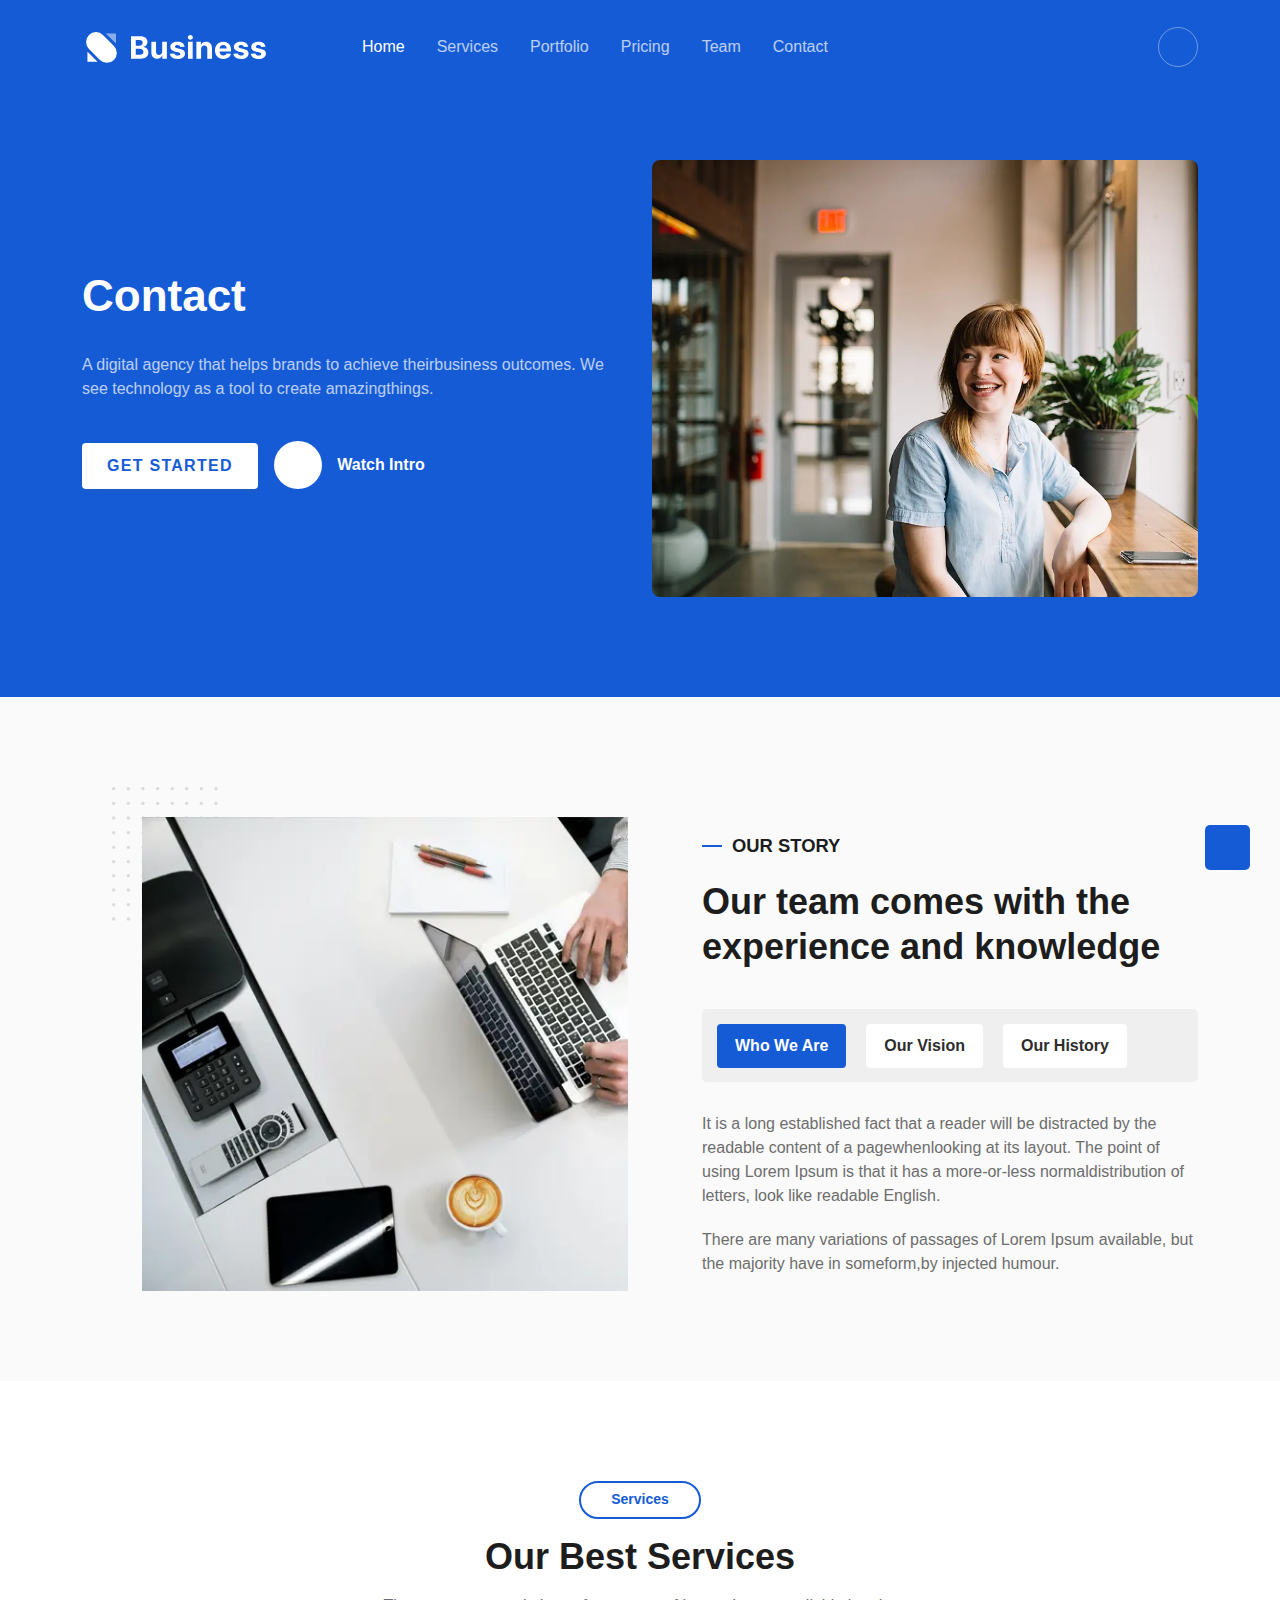
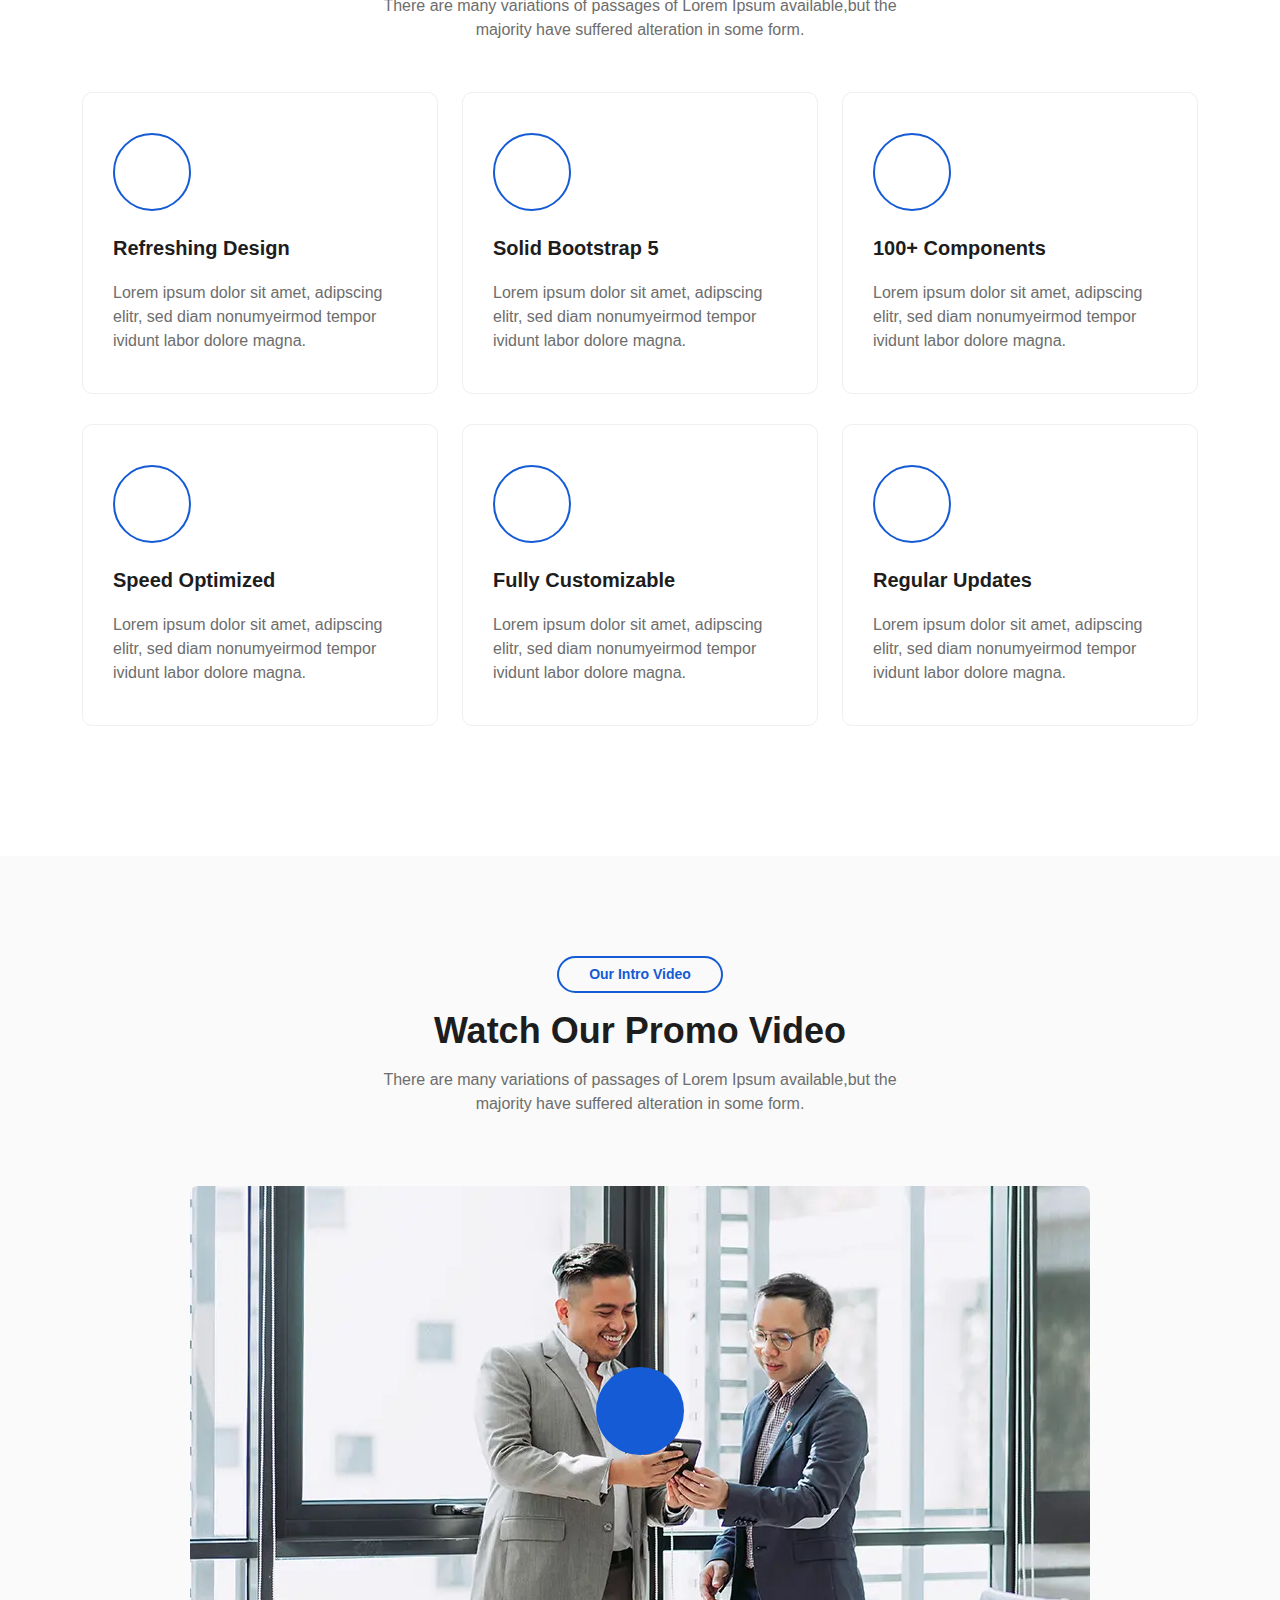
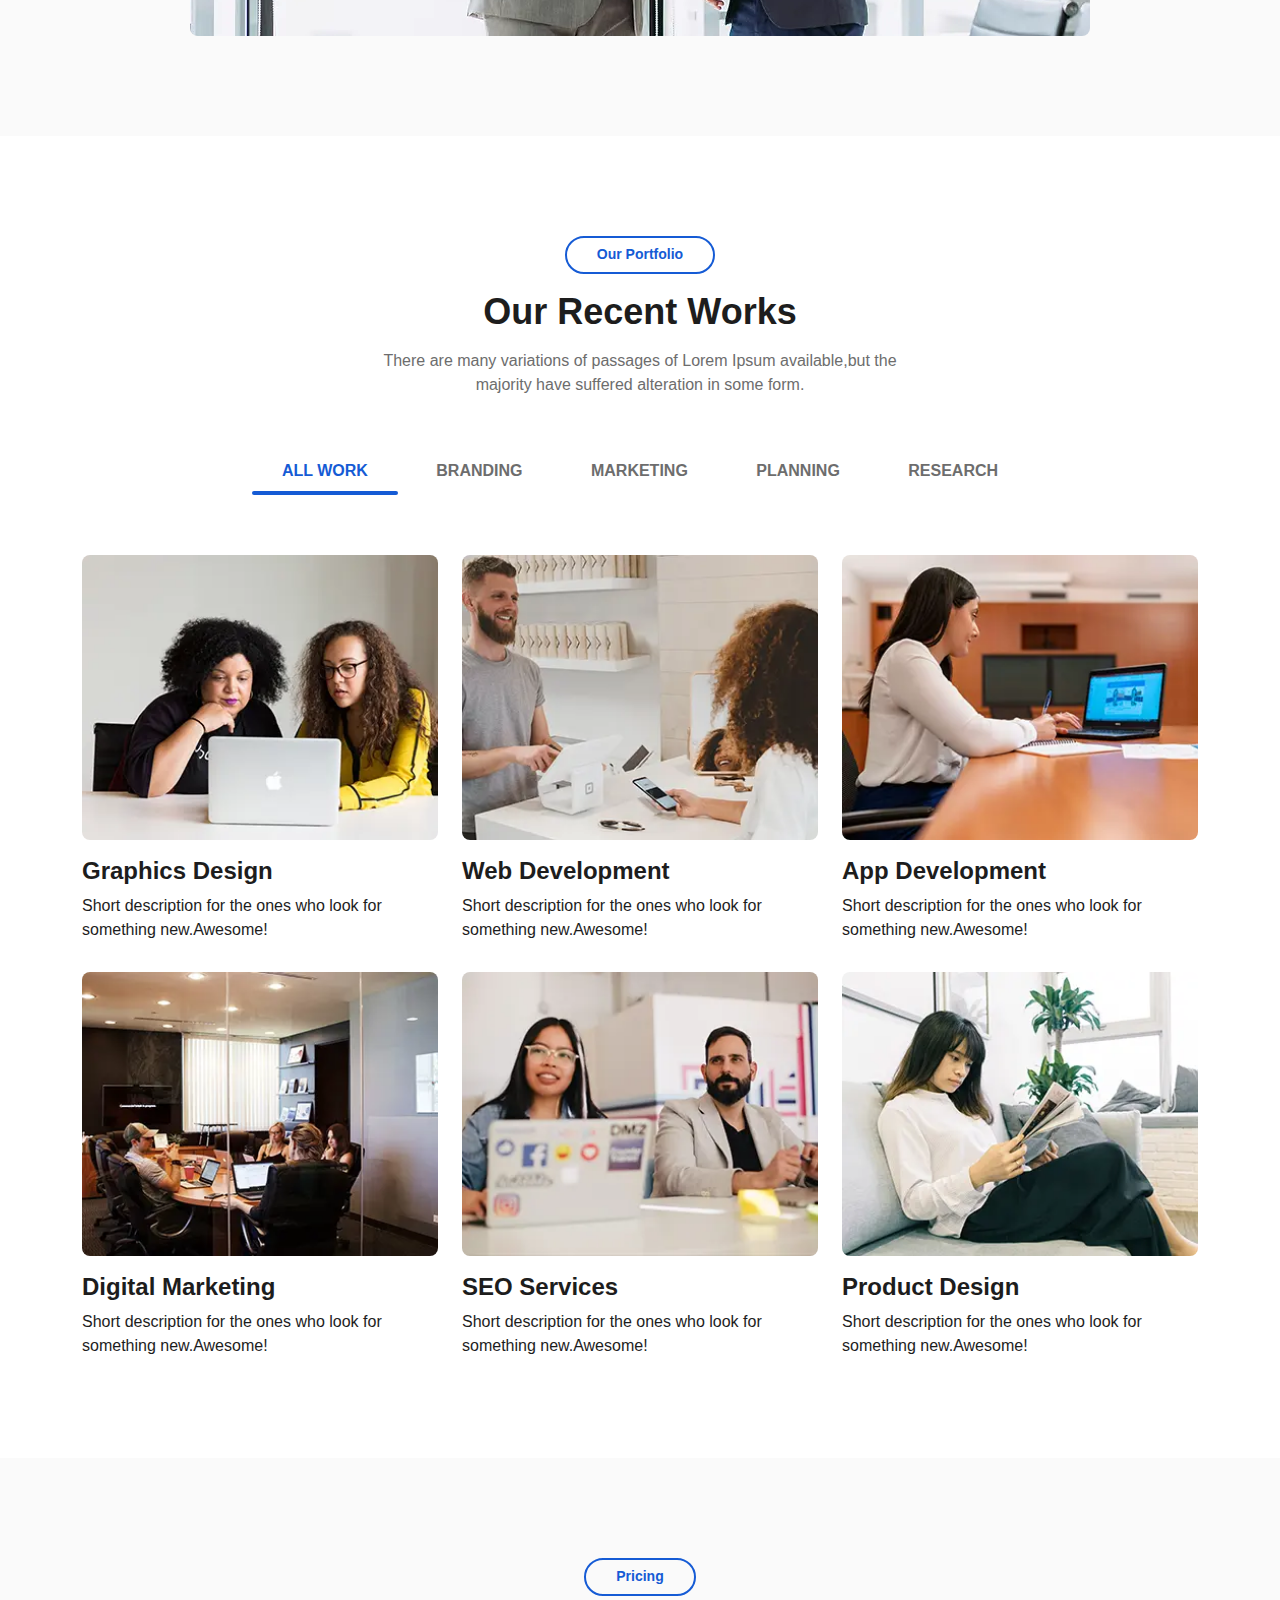
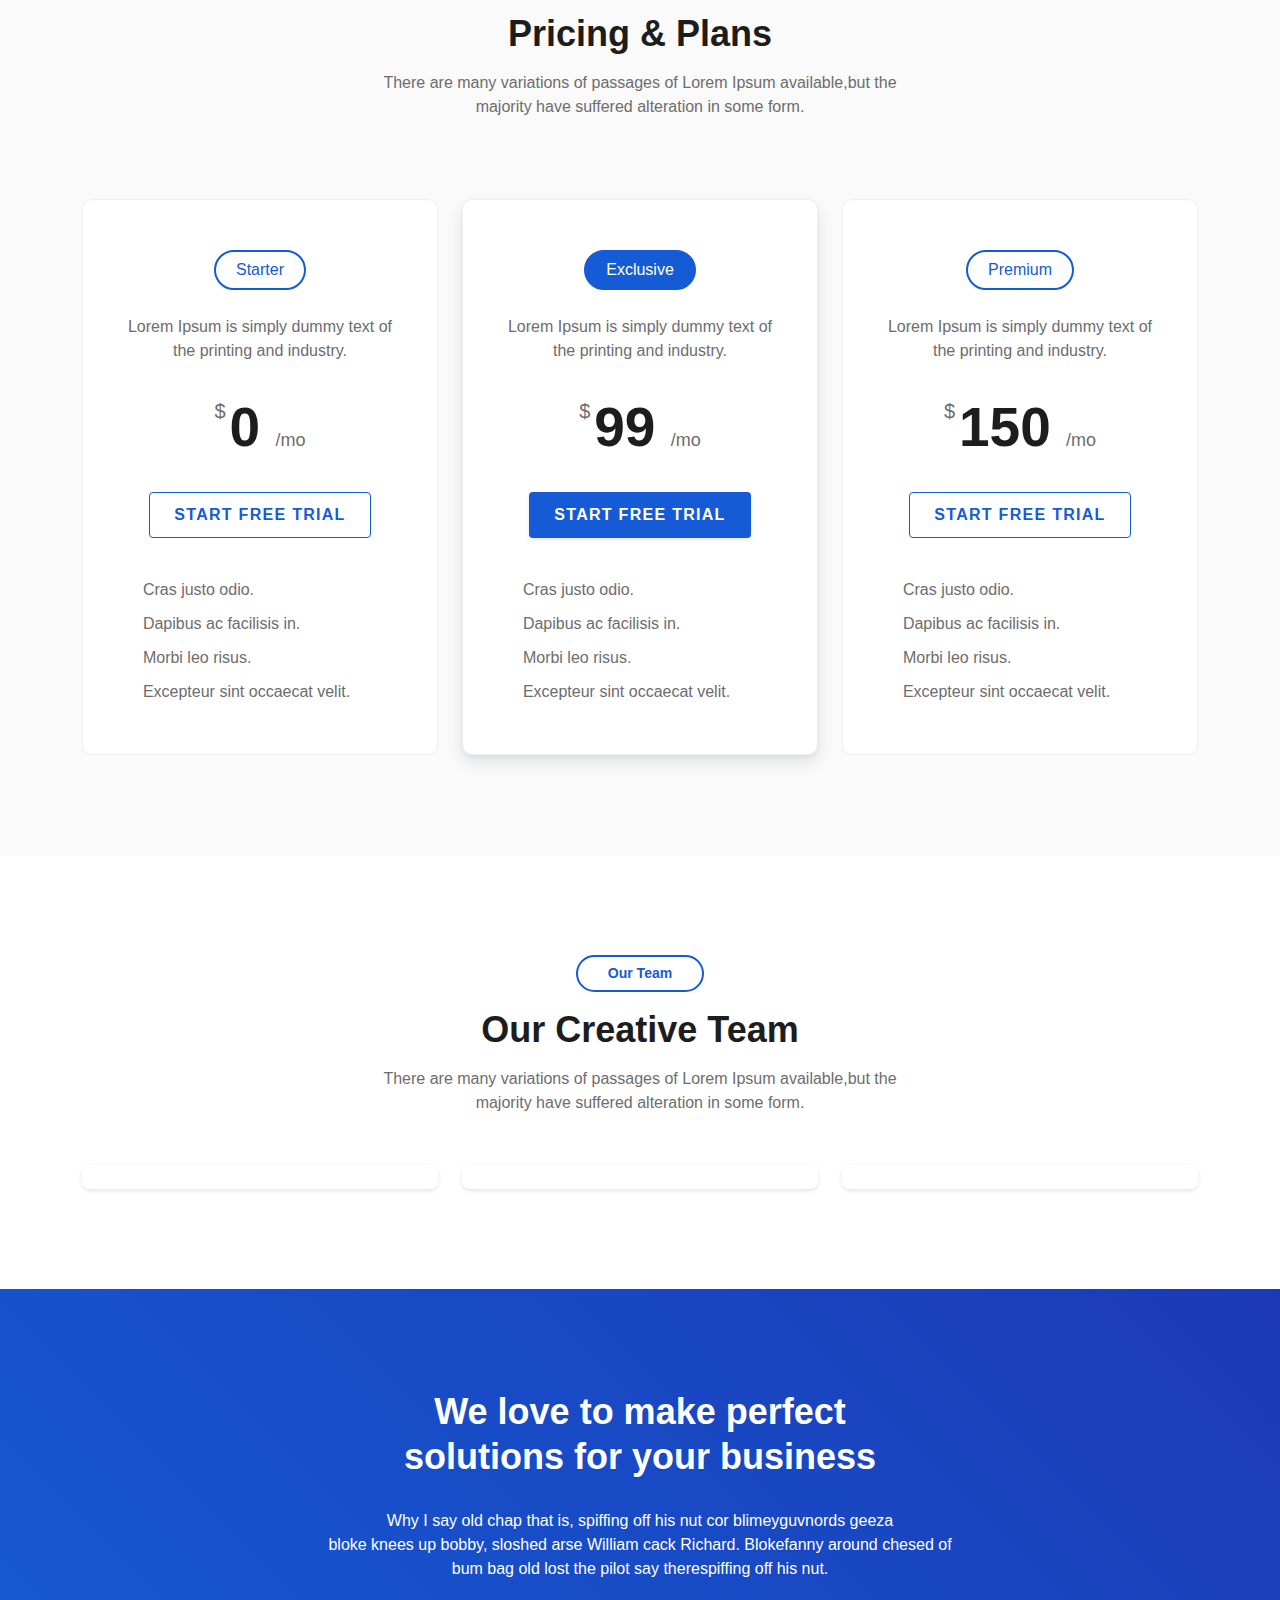
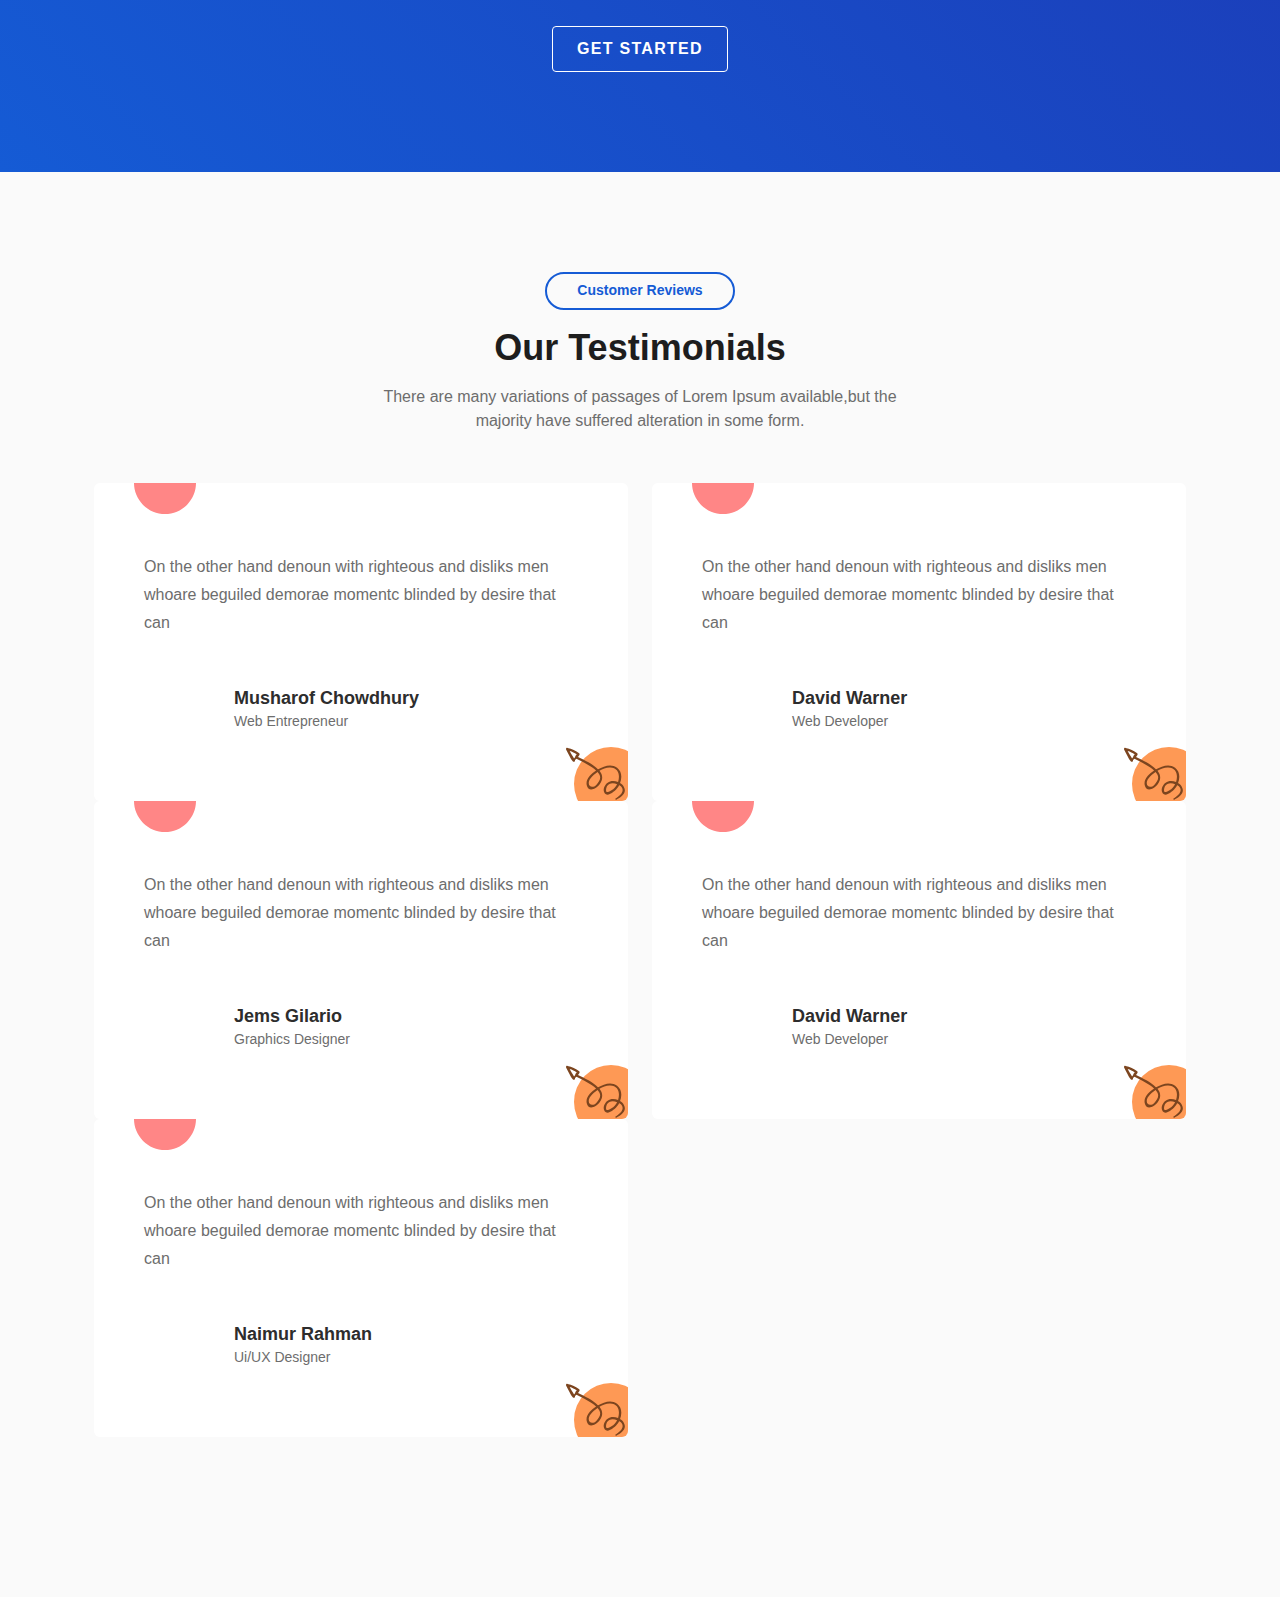
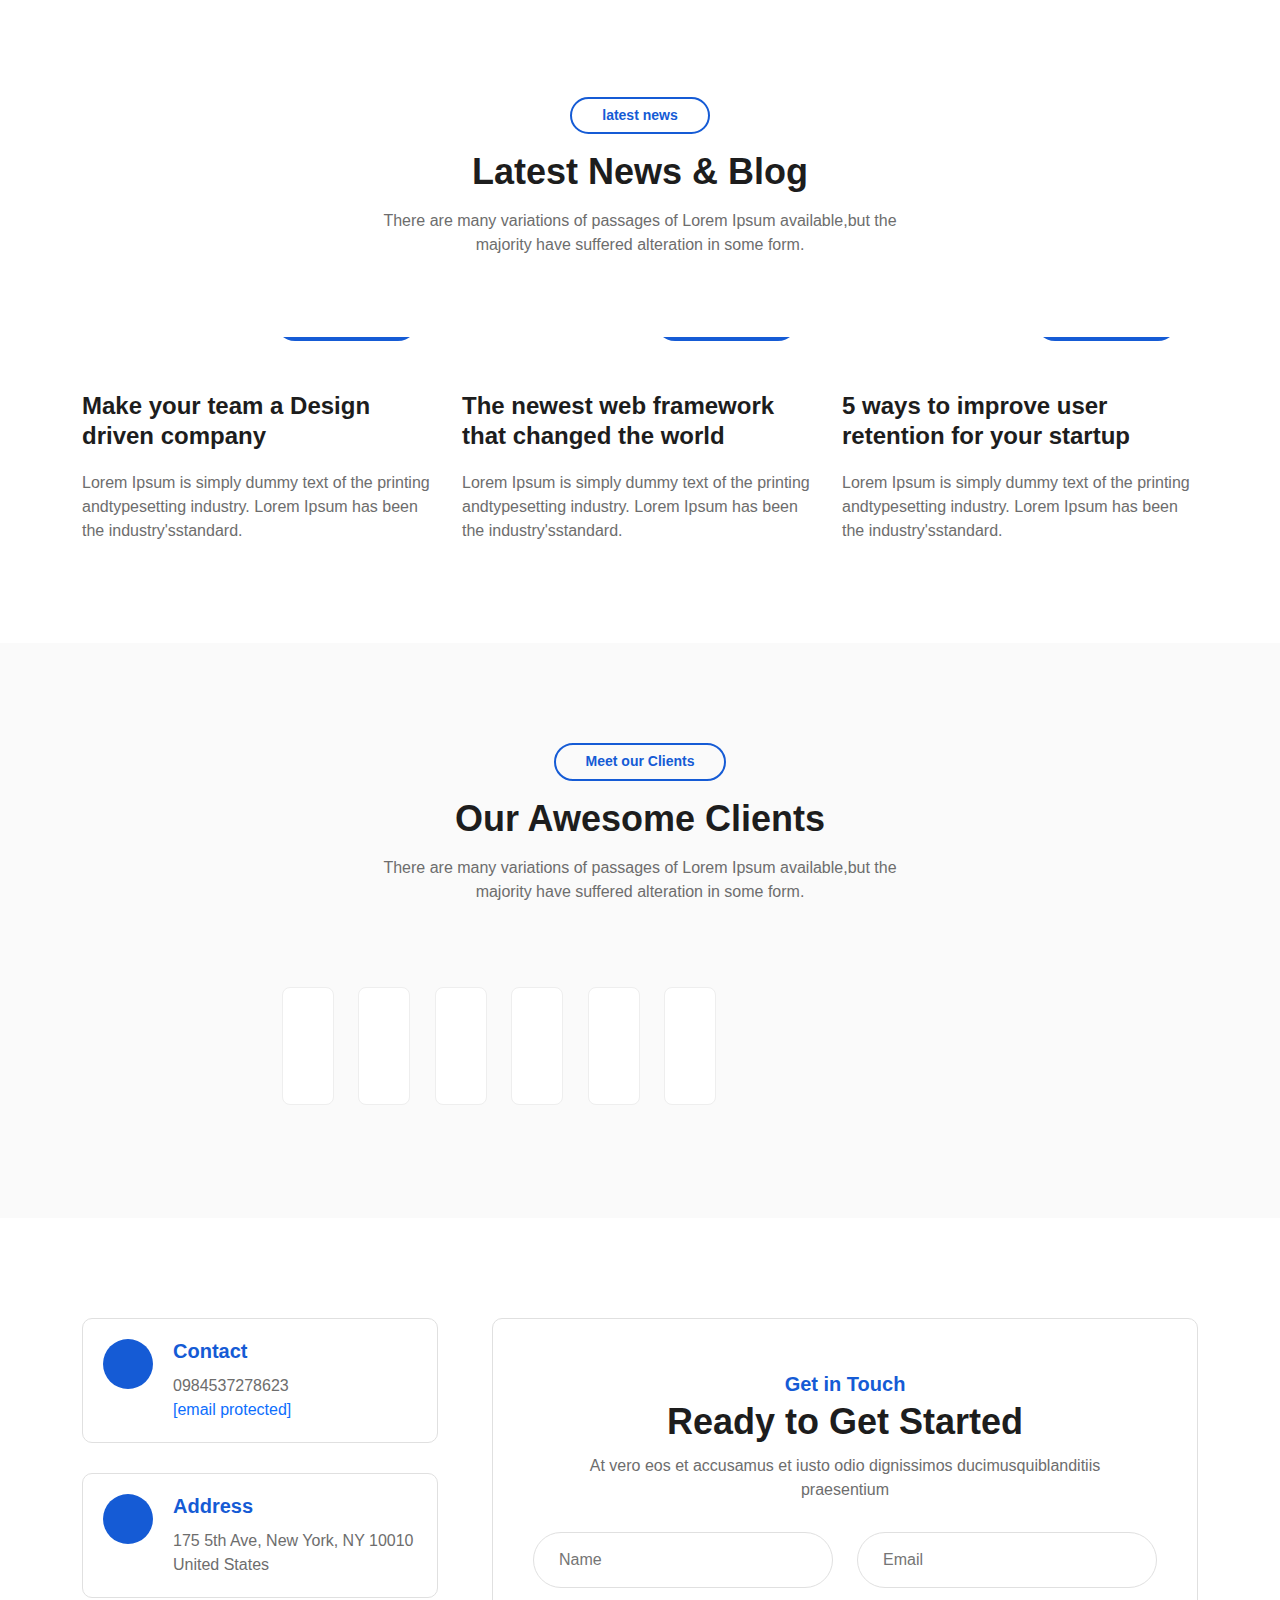
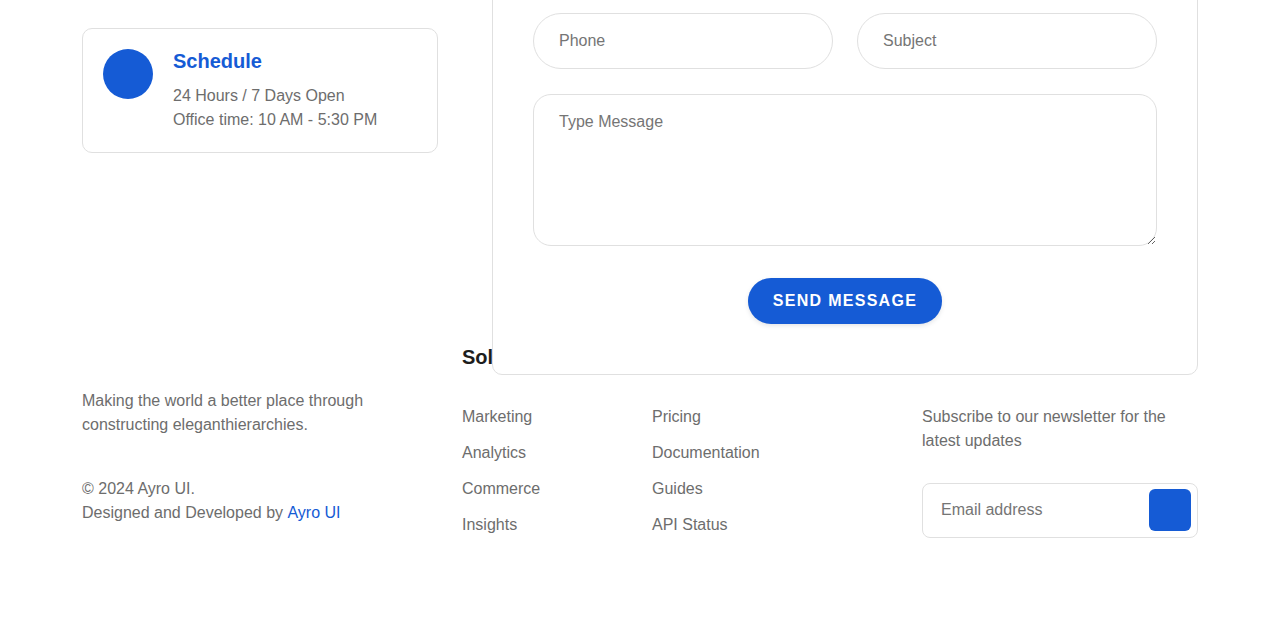
==== commit d85247a2: "added h1s" ====
--- a/contact.html
+++ b/contact.html
@@ -121,7 +121,7 @@
         <div class="row align-items-center">
           <div class="col-lg-6 col-md-12 col-12">
             <div class="header-content">
-              <h1>Dent Wimbledon Dots</h1>
+              <h1>Contact</h1>
               <p>A digital agency that helps brands to achieve theirbusiness outcomes. We see technology as a tool to create amazingthings.</p>
               <div class="button">
                 <a href="javascript:void(0)" class="btn primary-btn">Get Started</a>
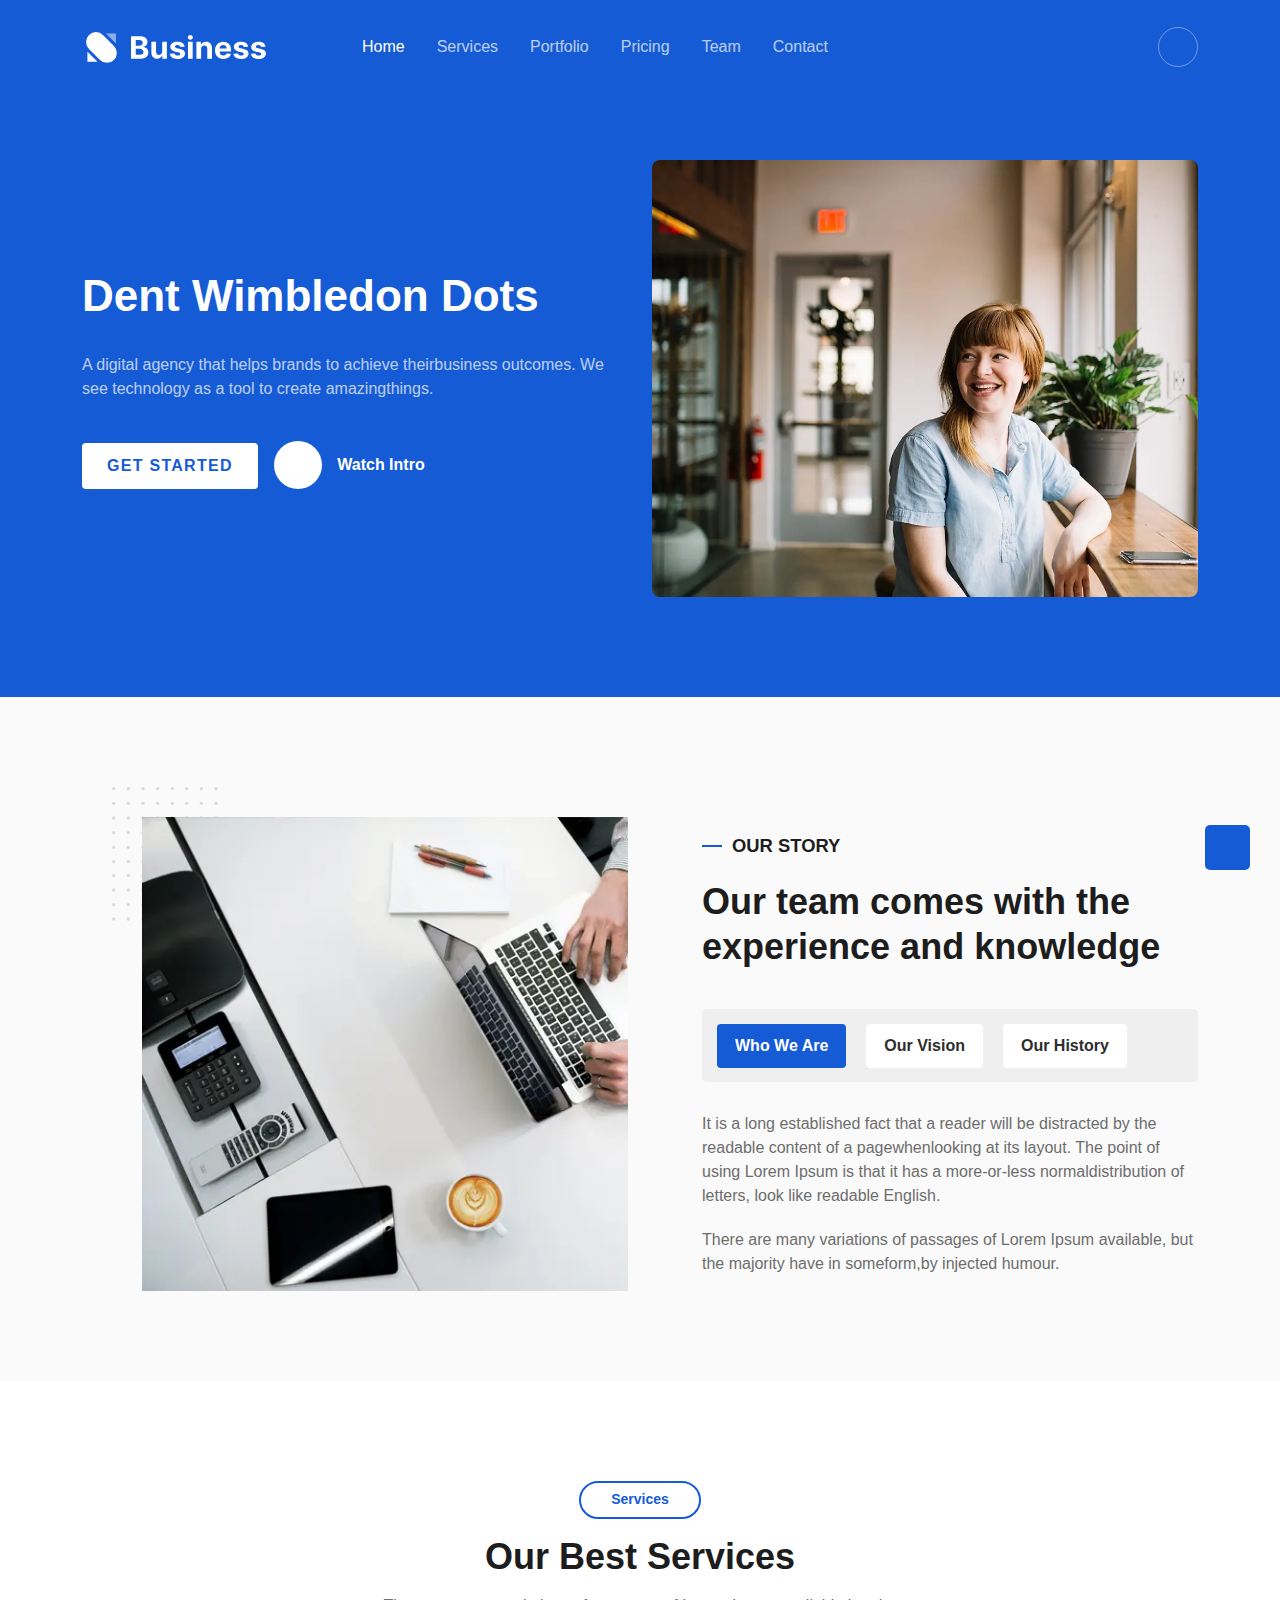
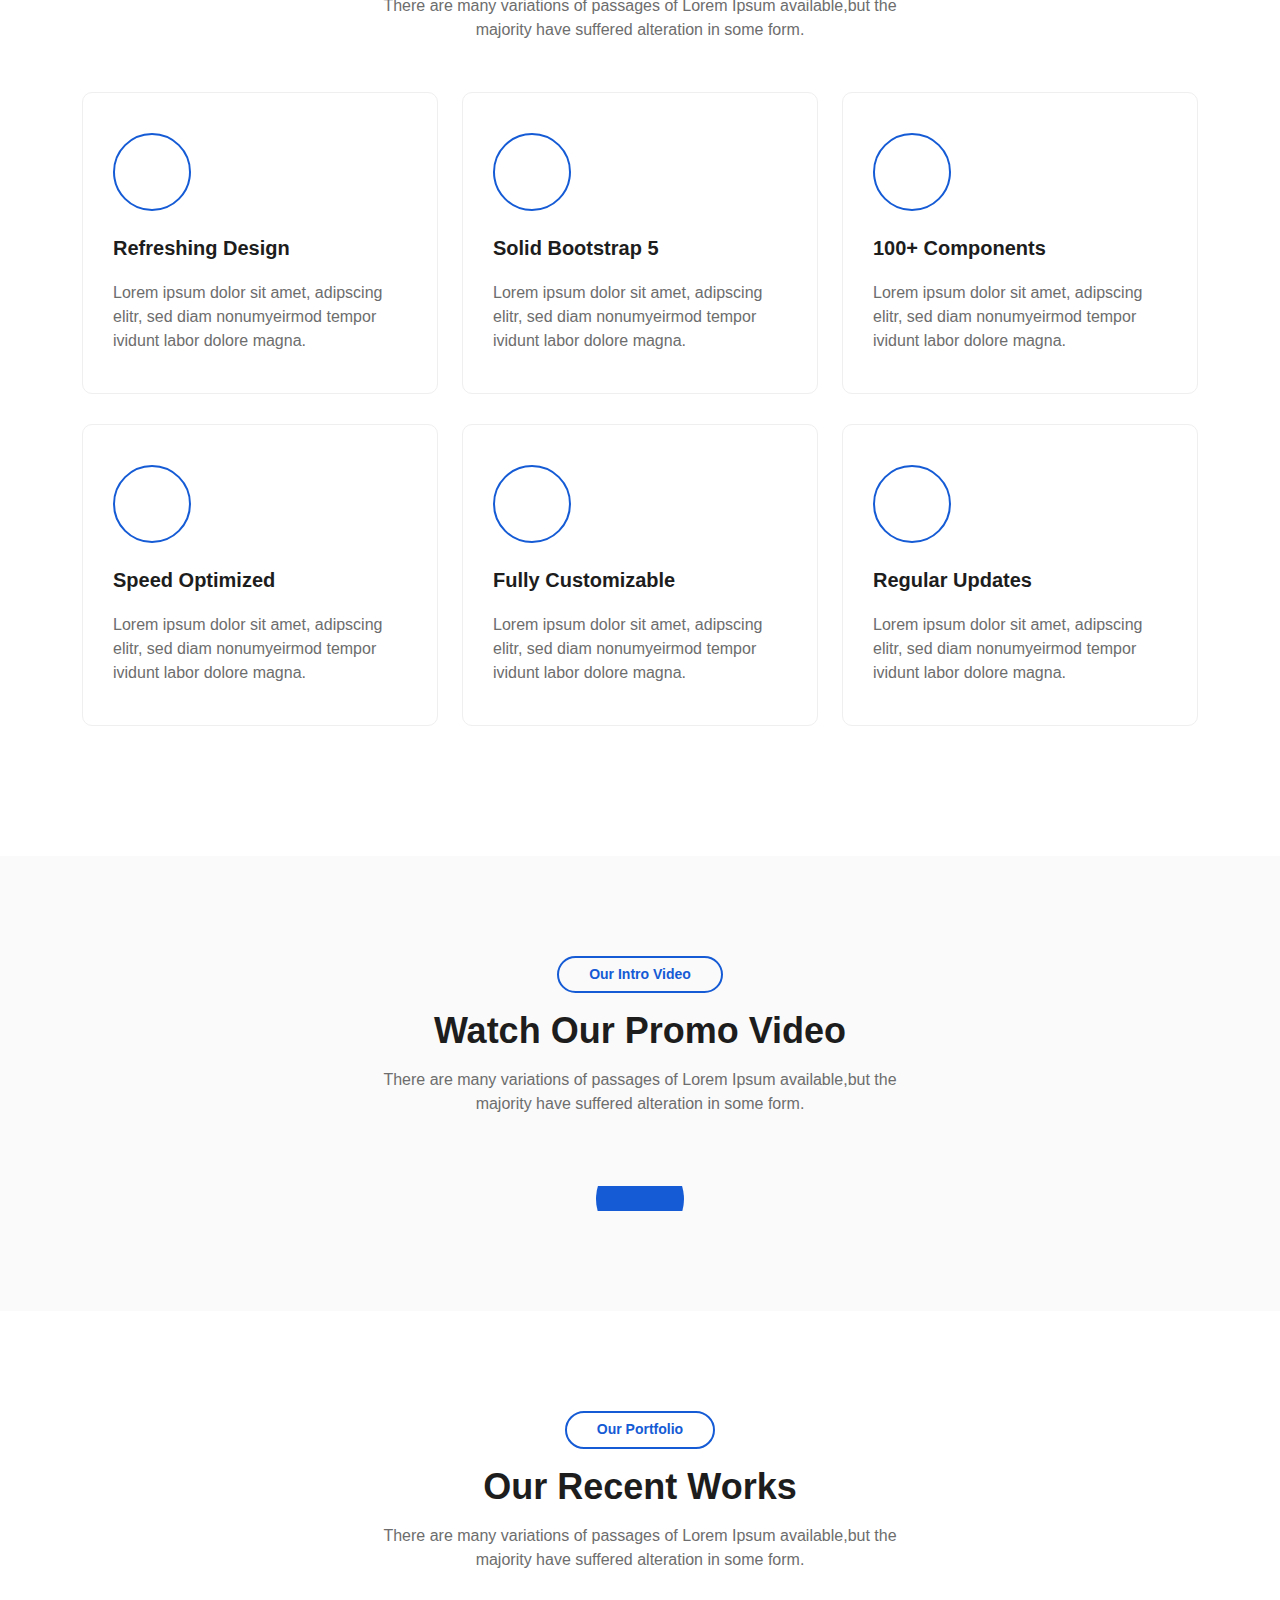
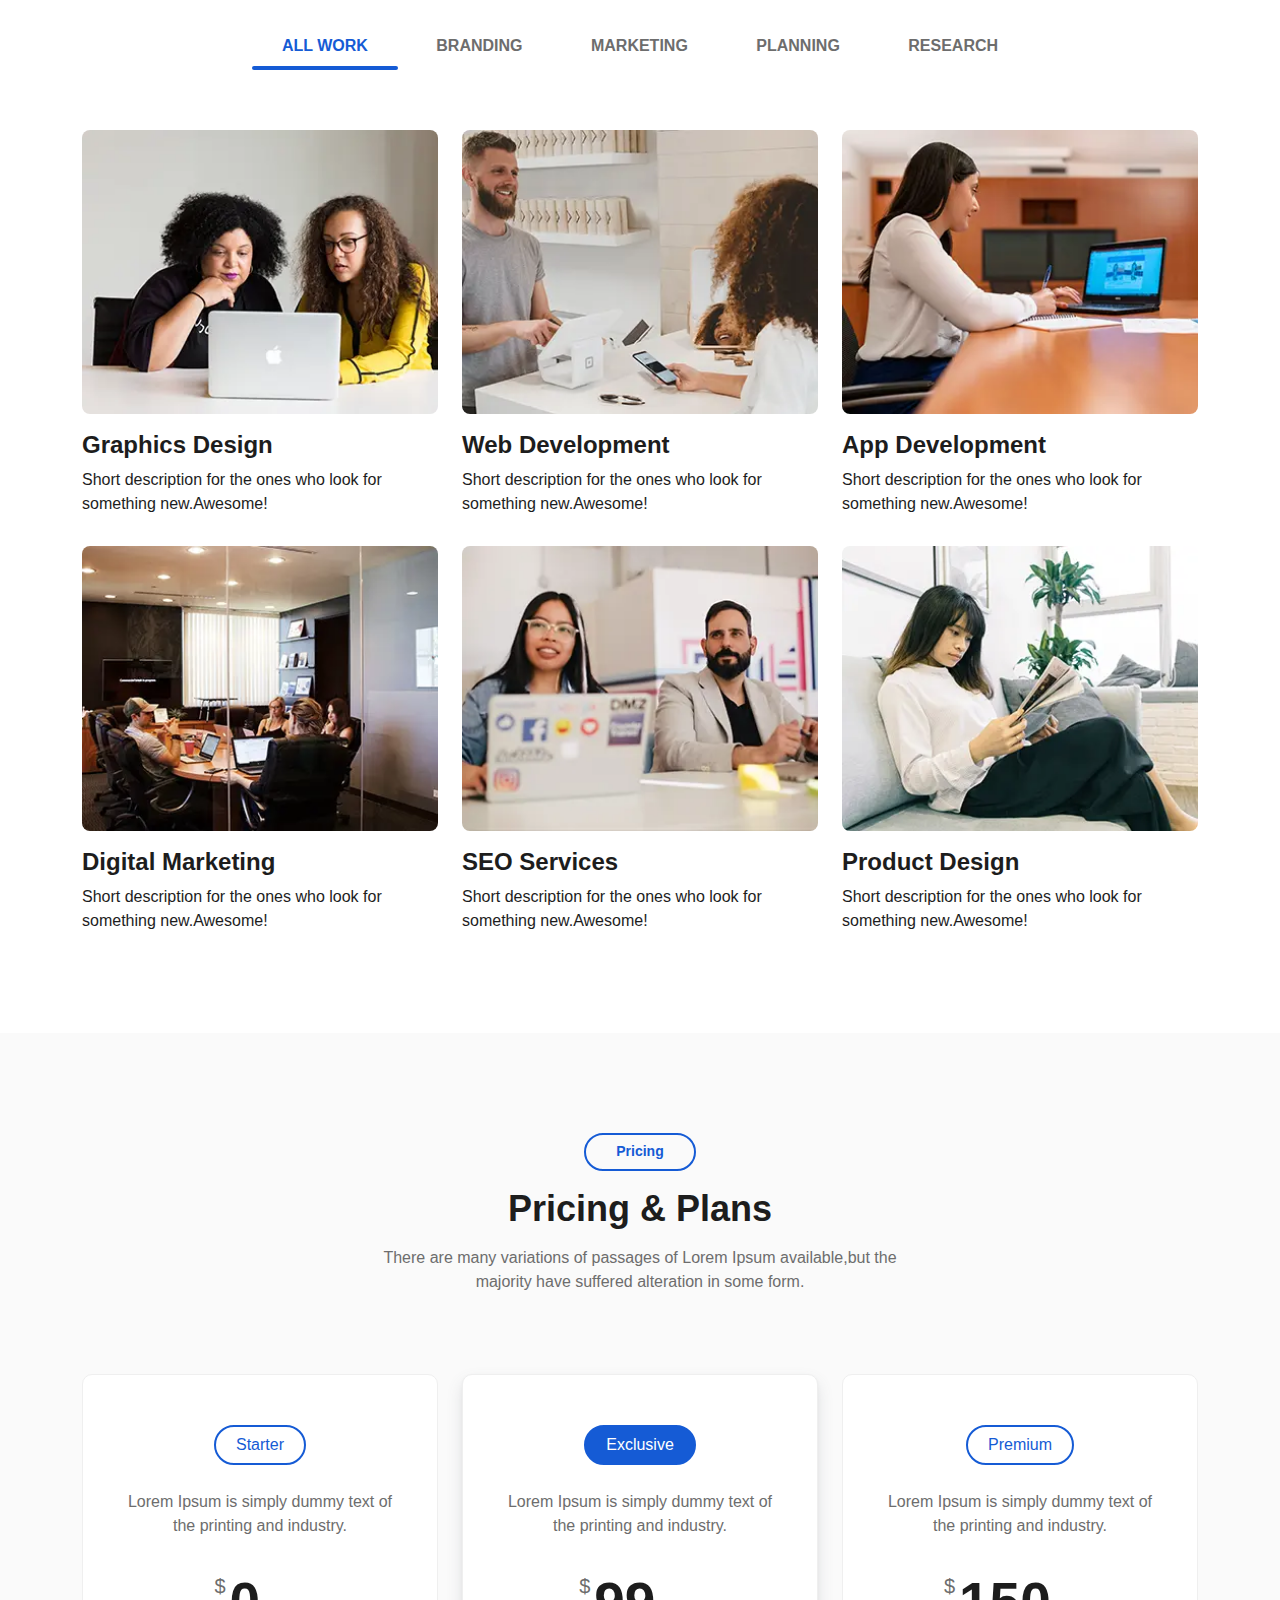
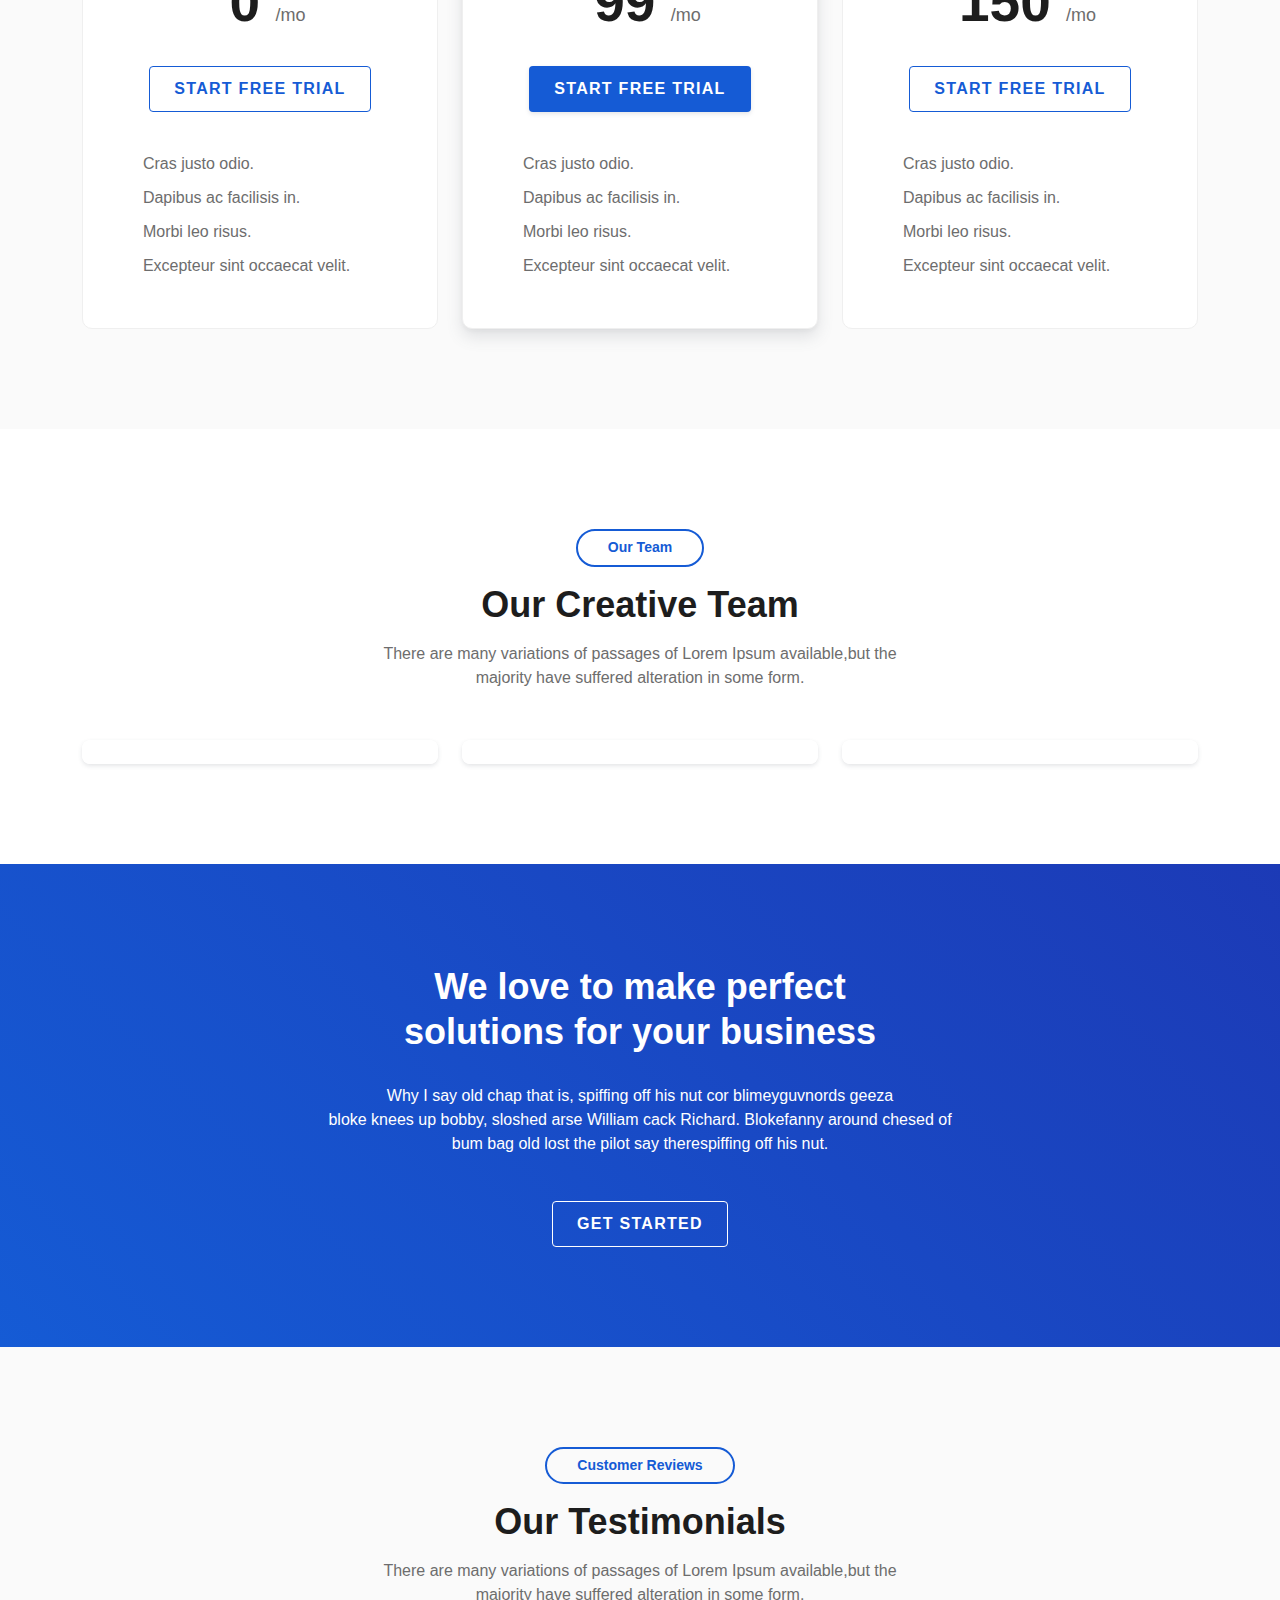
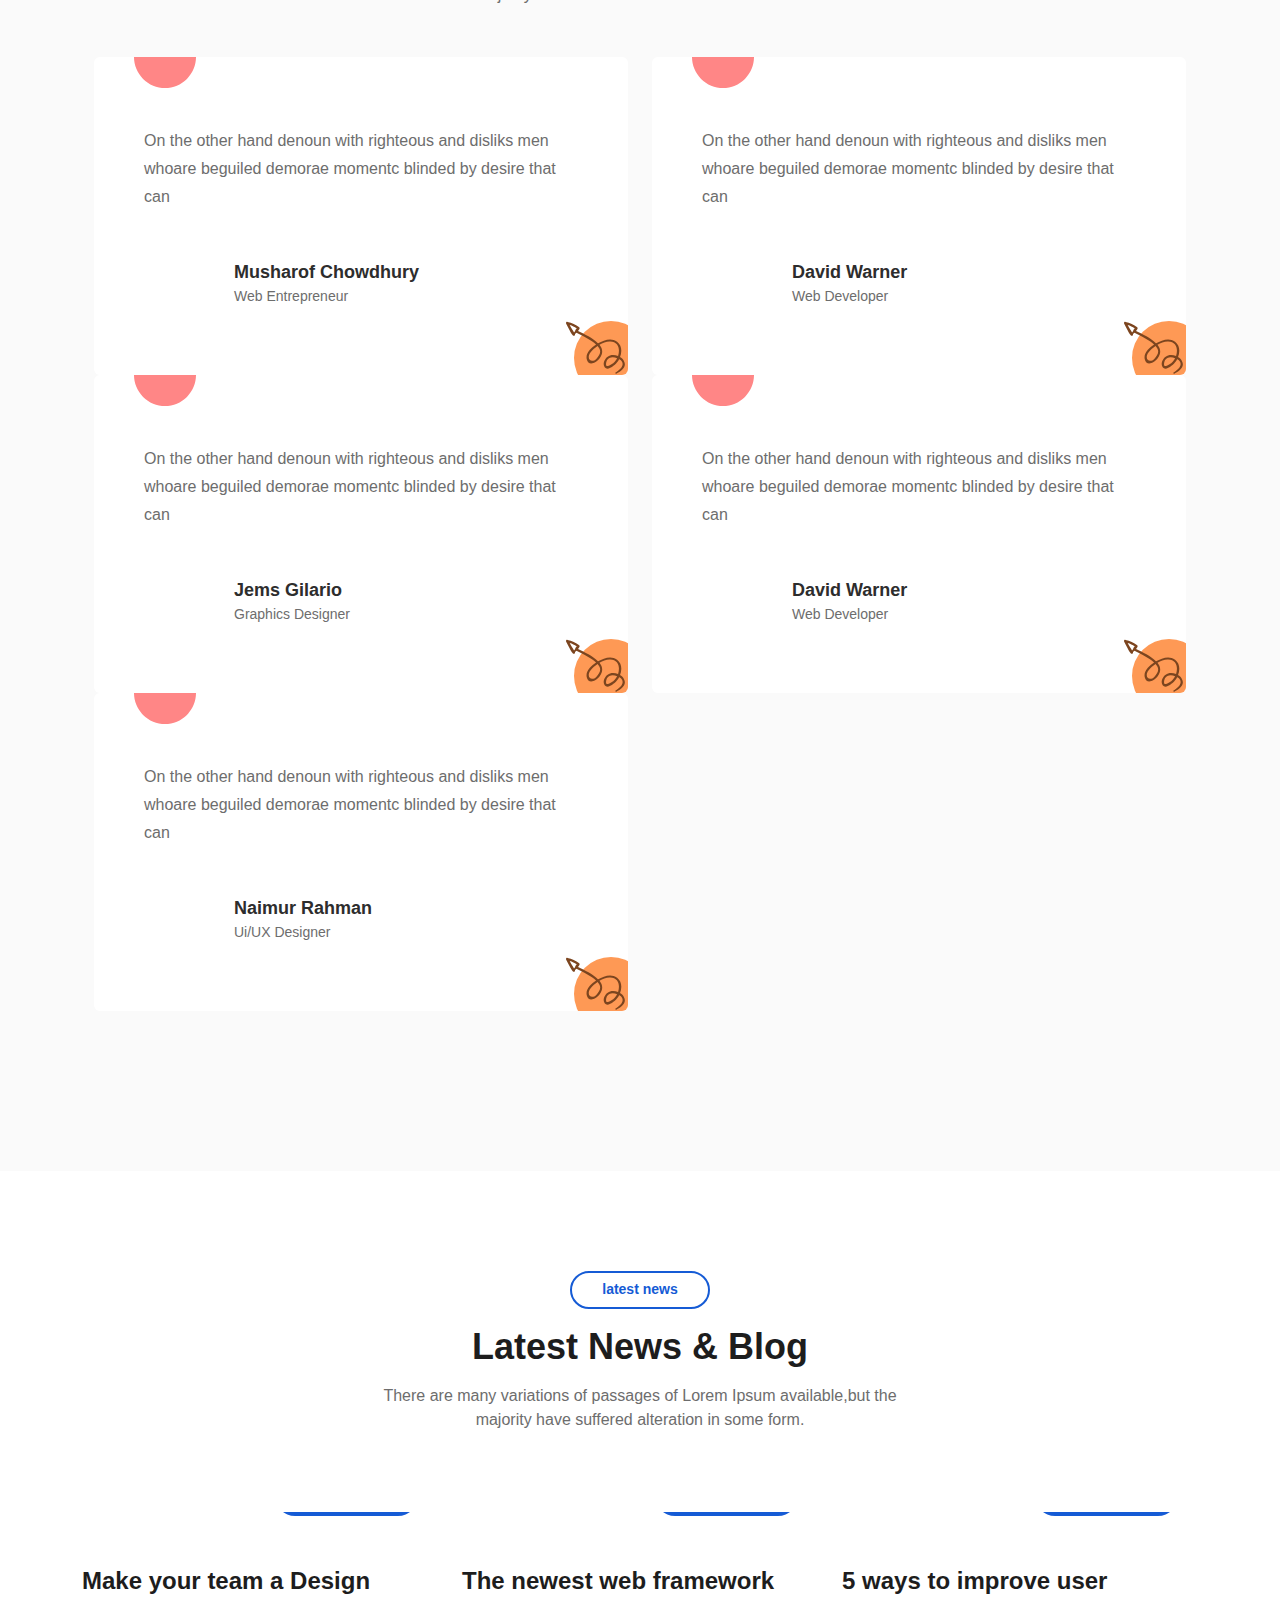
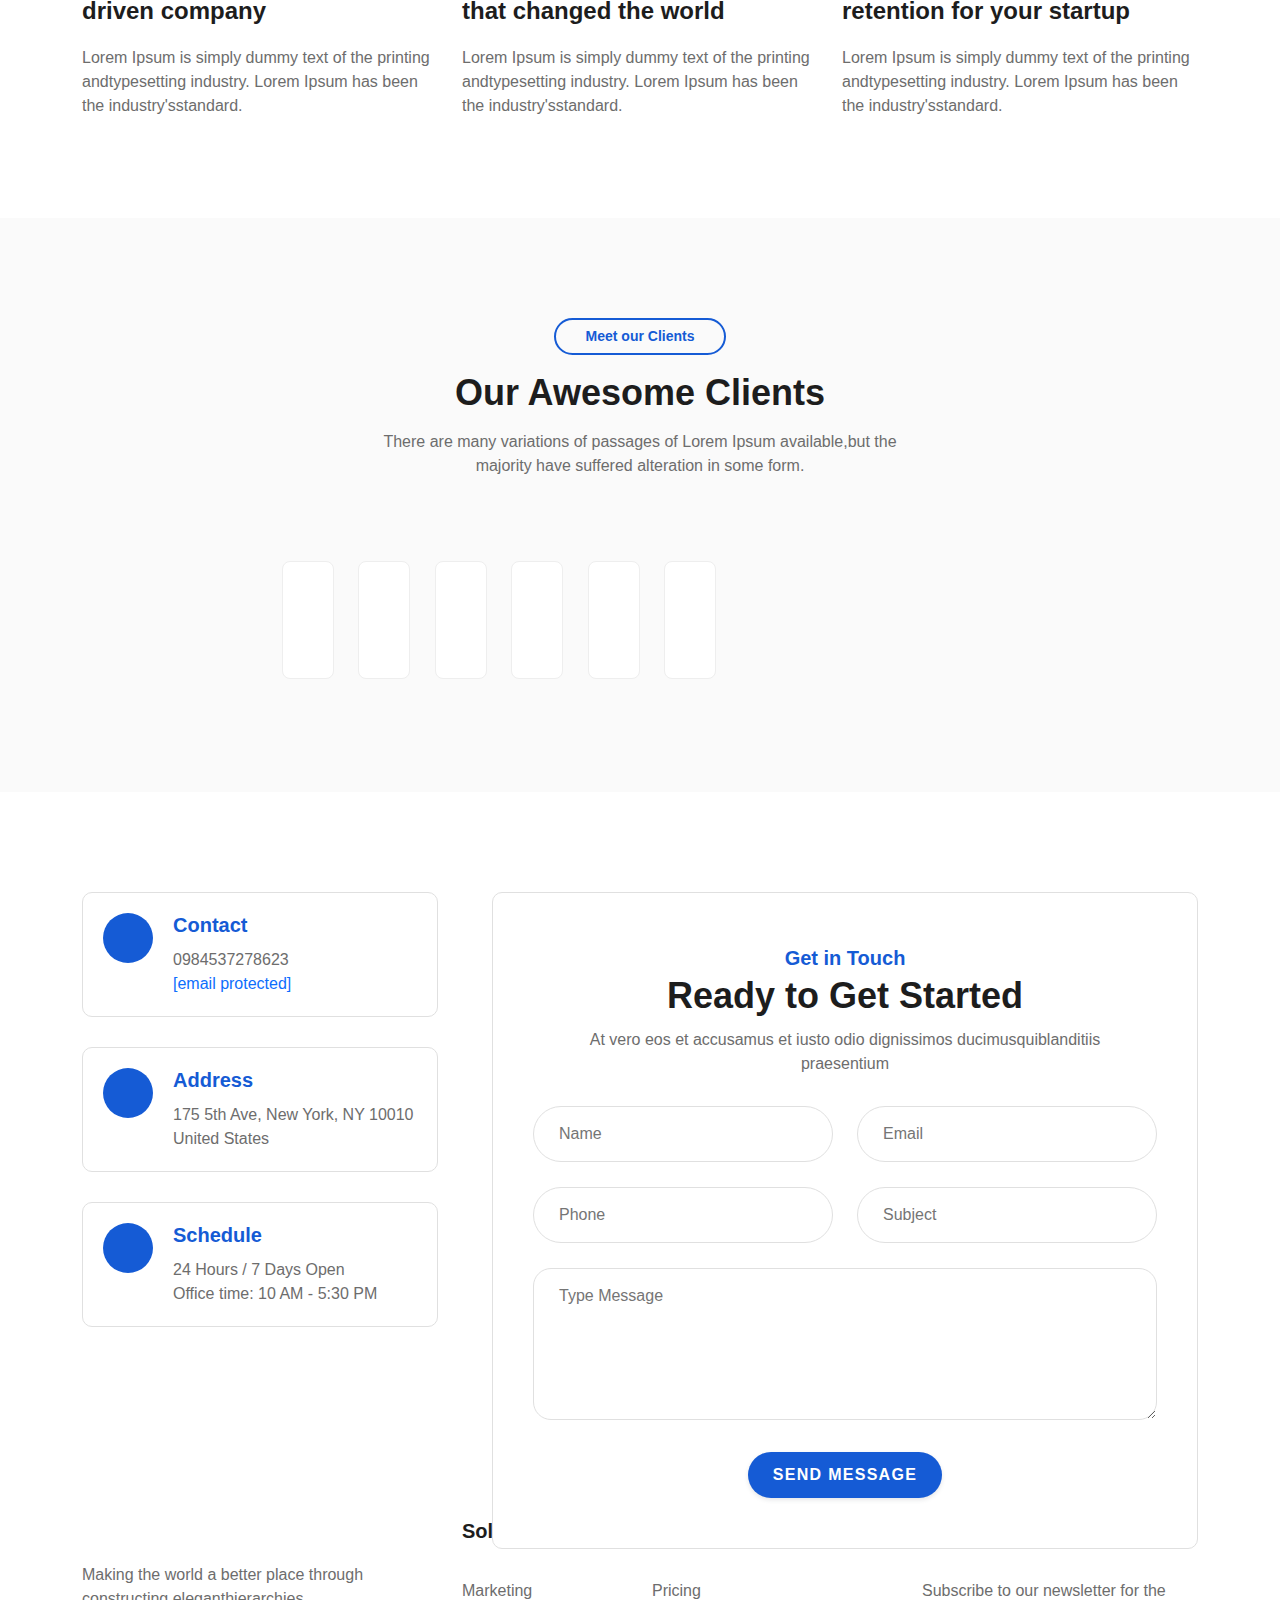
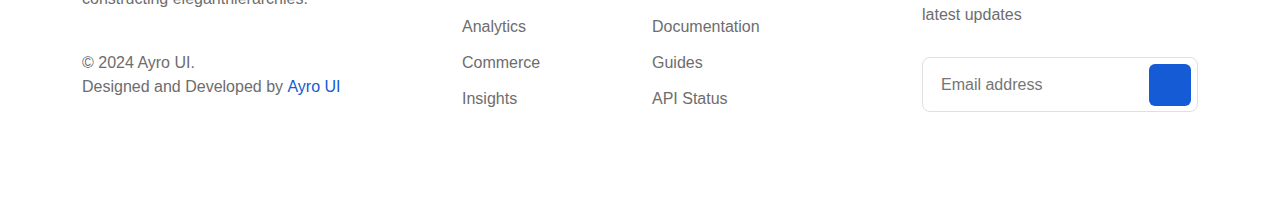
==== commit 63bc6ac4: "Revert "added h1s"" ====
--- a/contact.html
+++ b/contact.html
@@ -121,7 +121,7 @@
         <div class="row align-items-center">
           <div class="col-lg-6 col-md-12 col-12">
             <div class="header-content">
-              <h1>Contact</h1>
+              <h1>Dent Wimbledon Dots</h1>
               <p>A digital agency that helps brands to achieve theirbusiness outcomes. We see technology as a tool to create amazingthings.</p>
               <div class="button">
                 <a href="javascript:void(0)" class="btn primary-btn">Get Started</a>
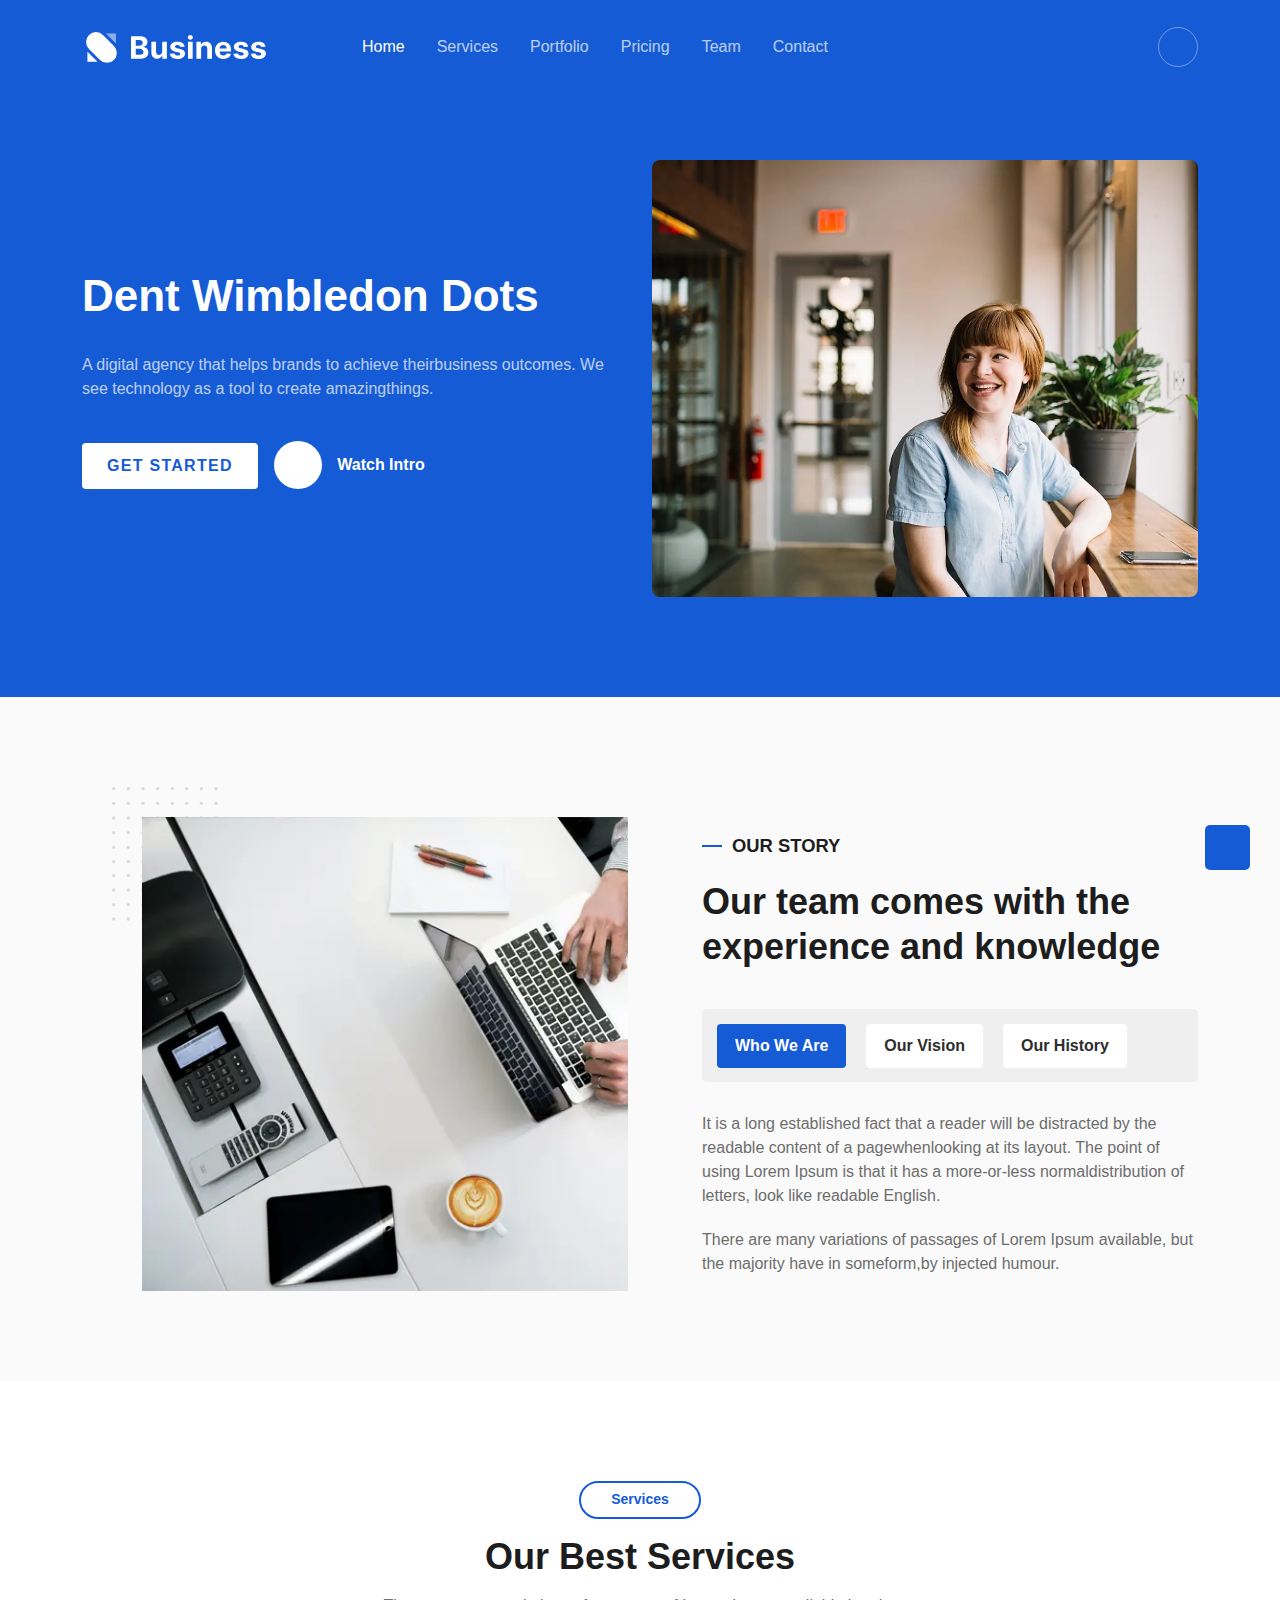
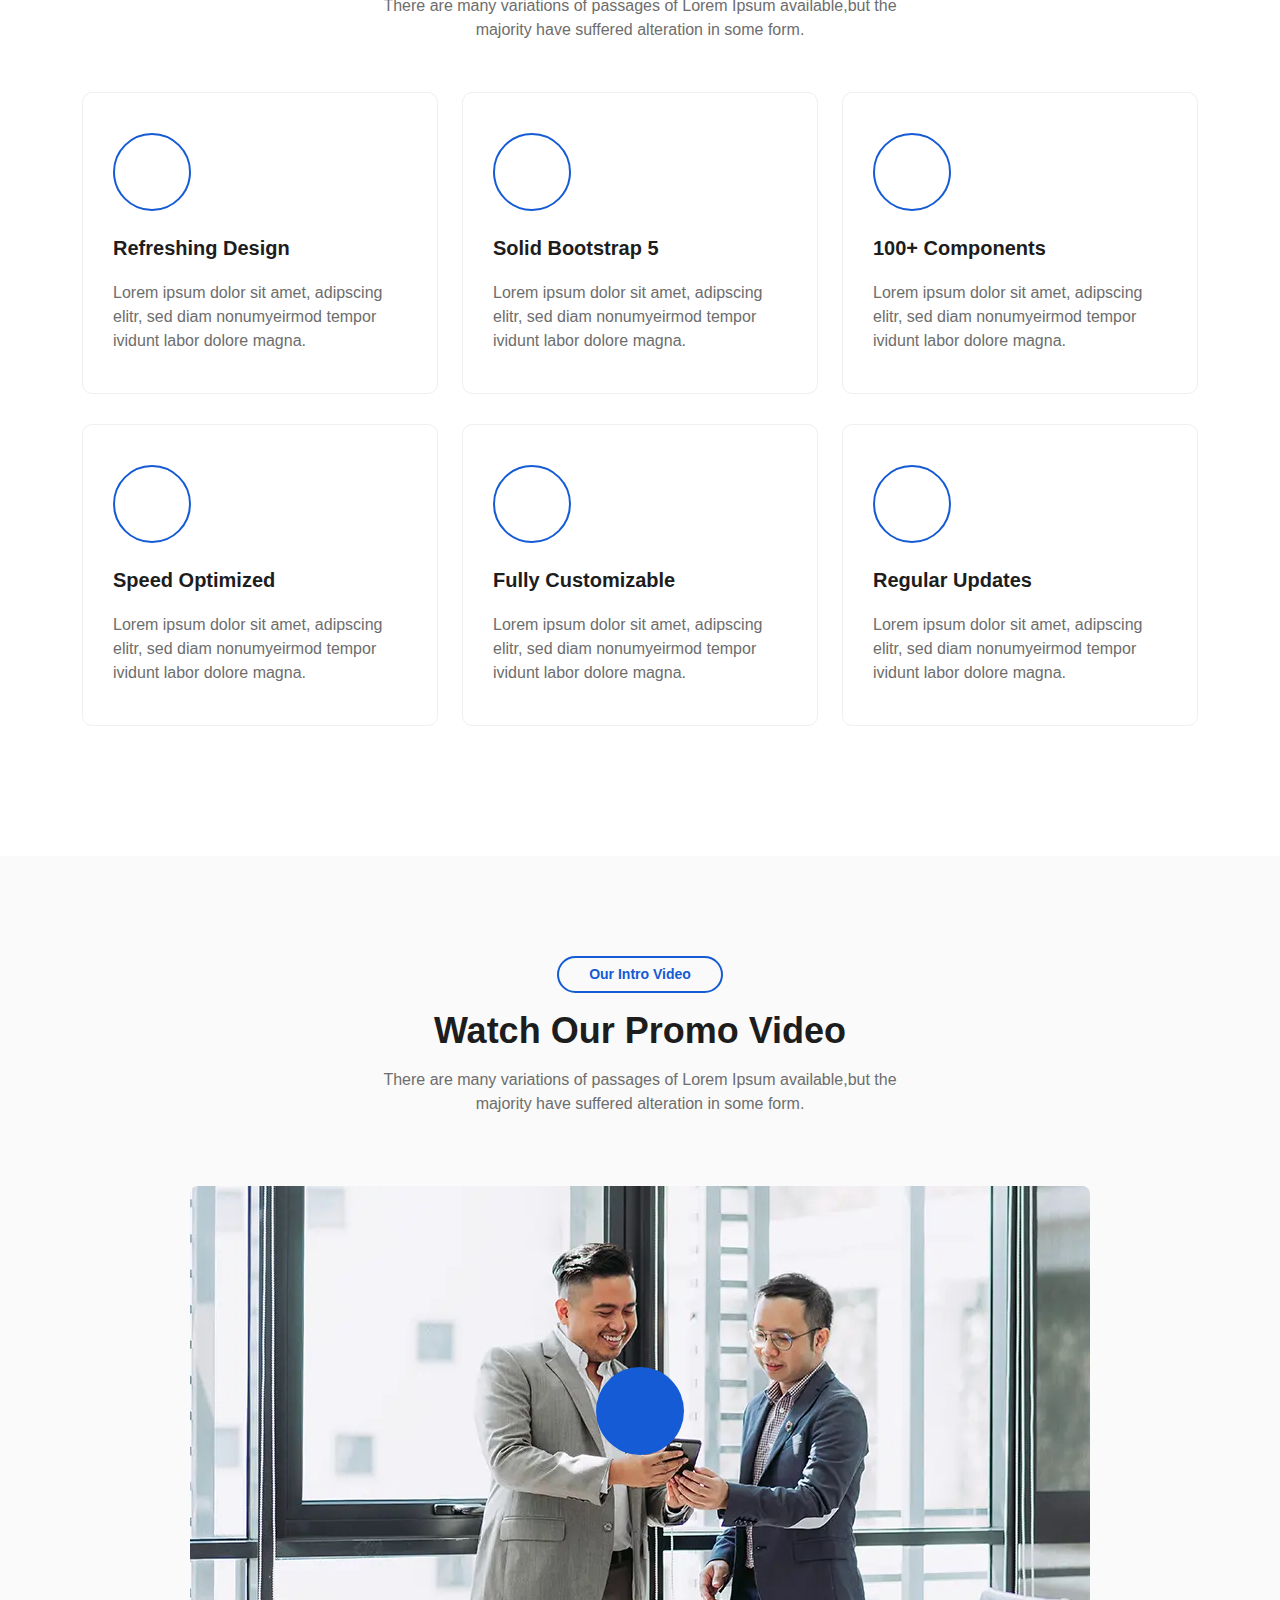
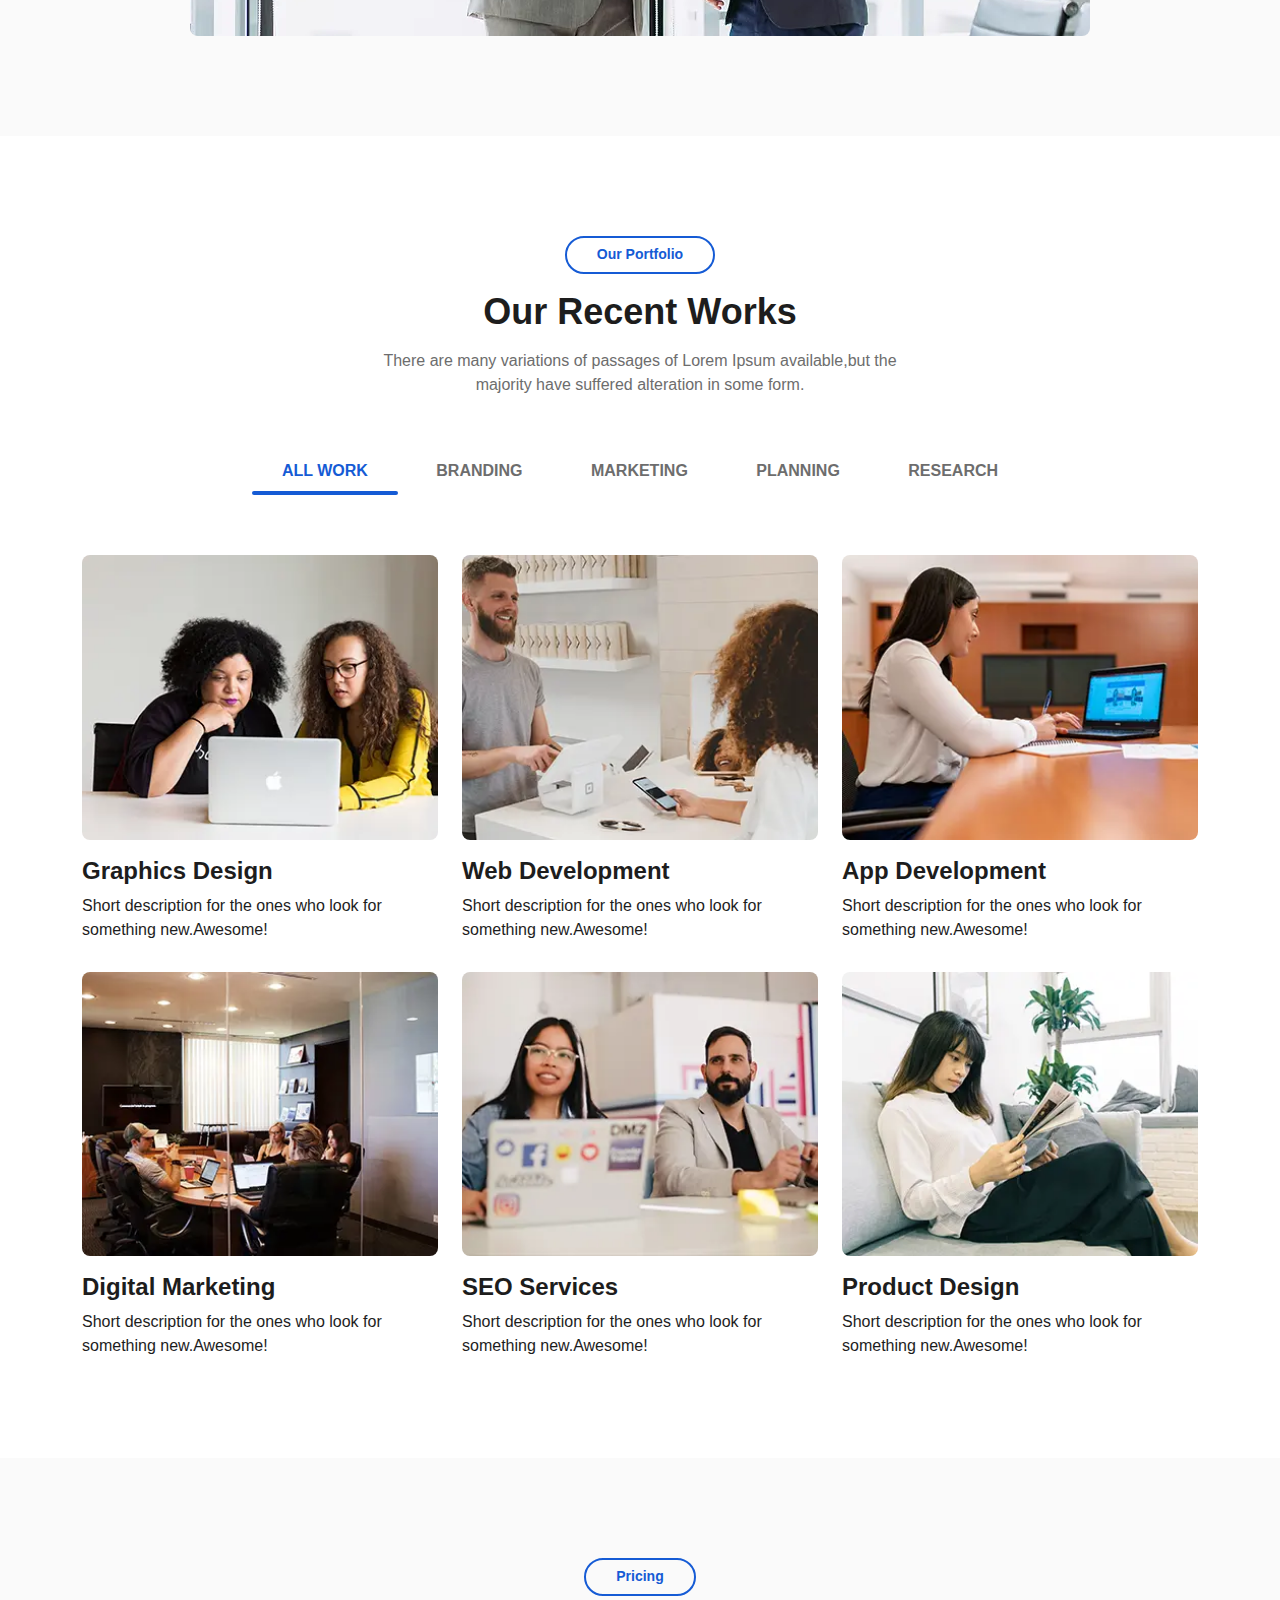
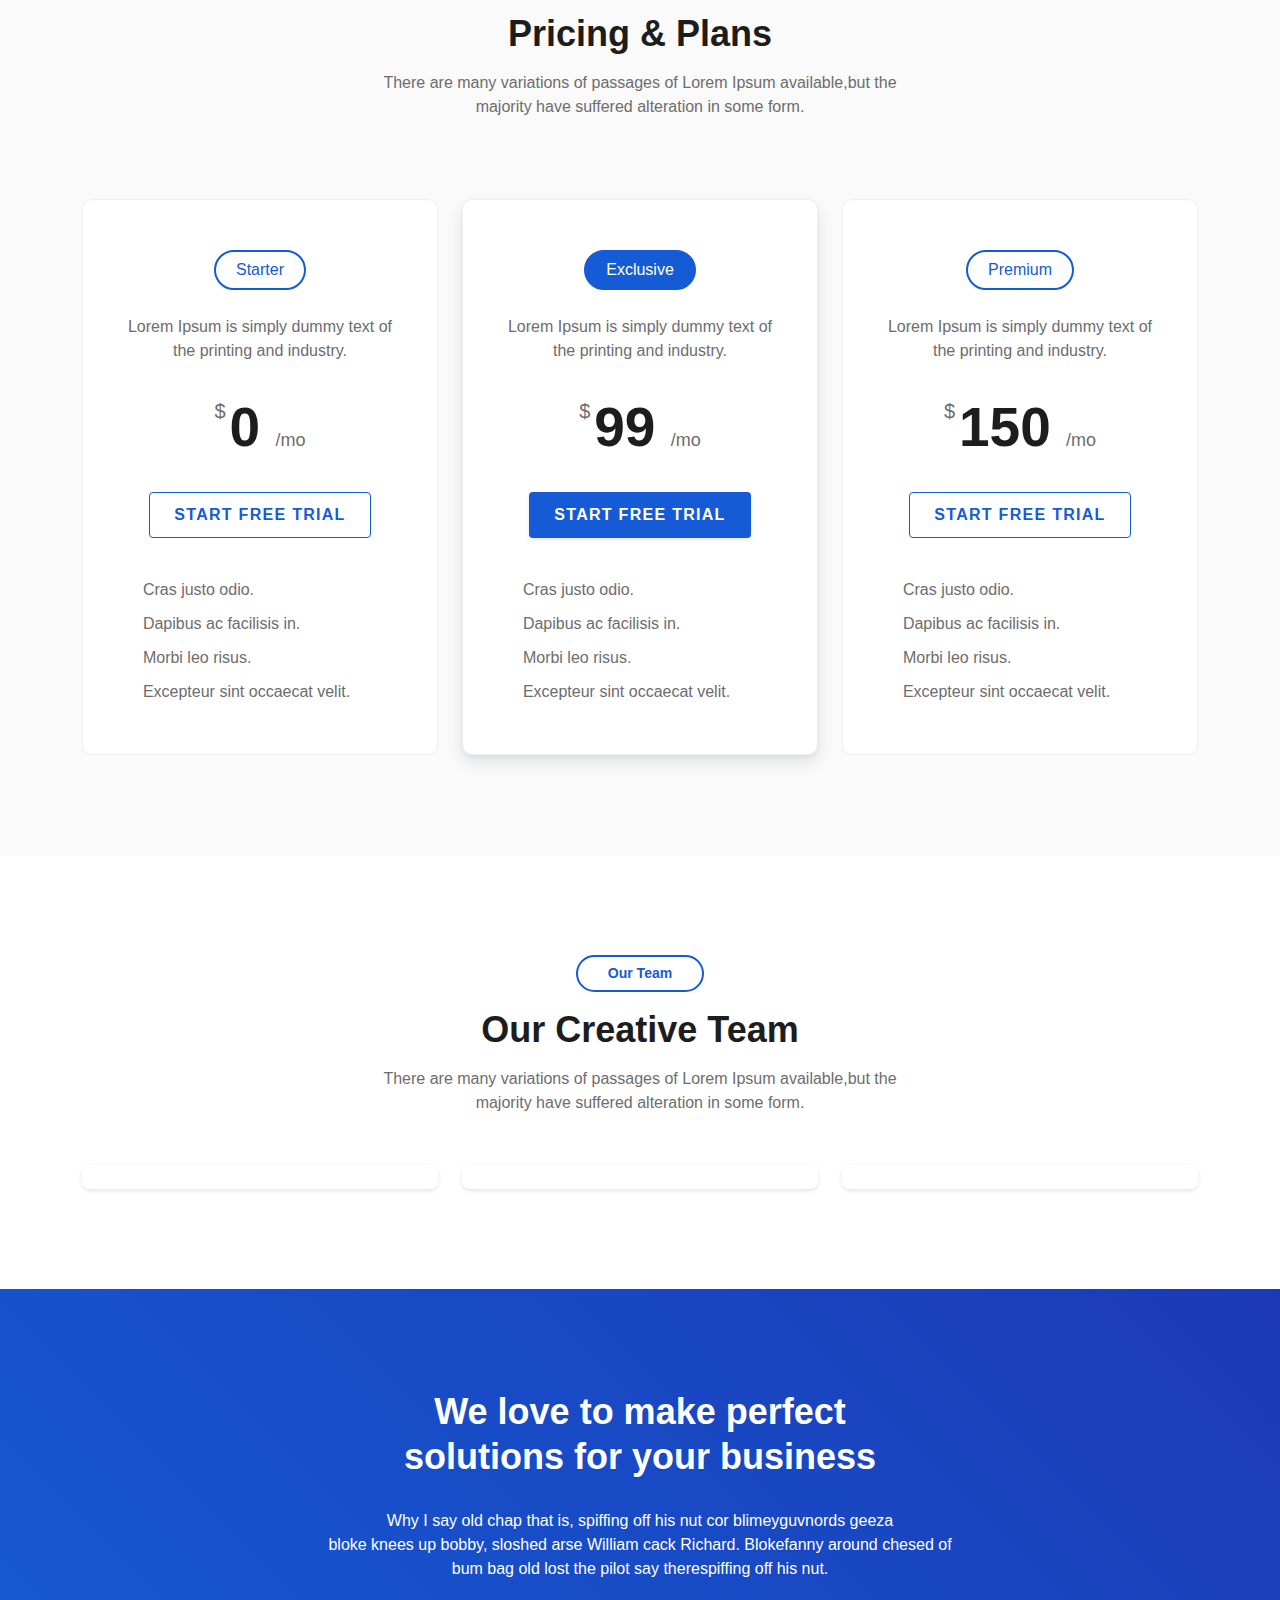
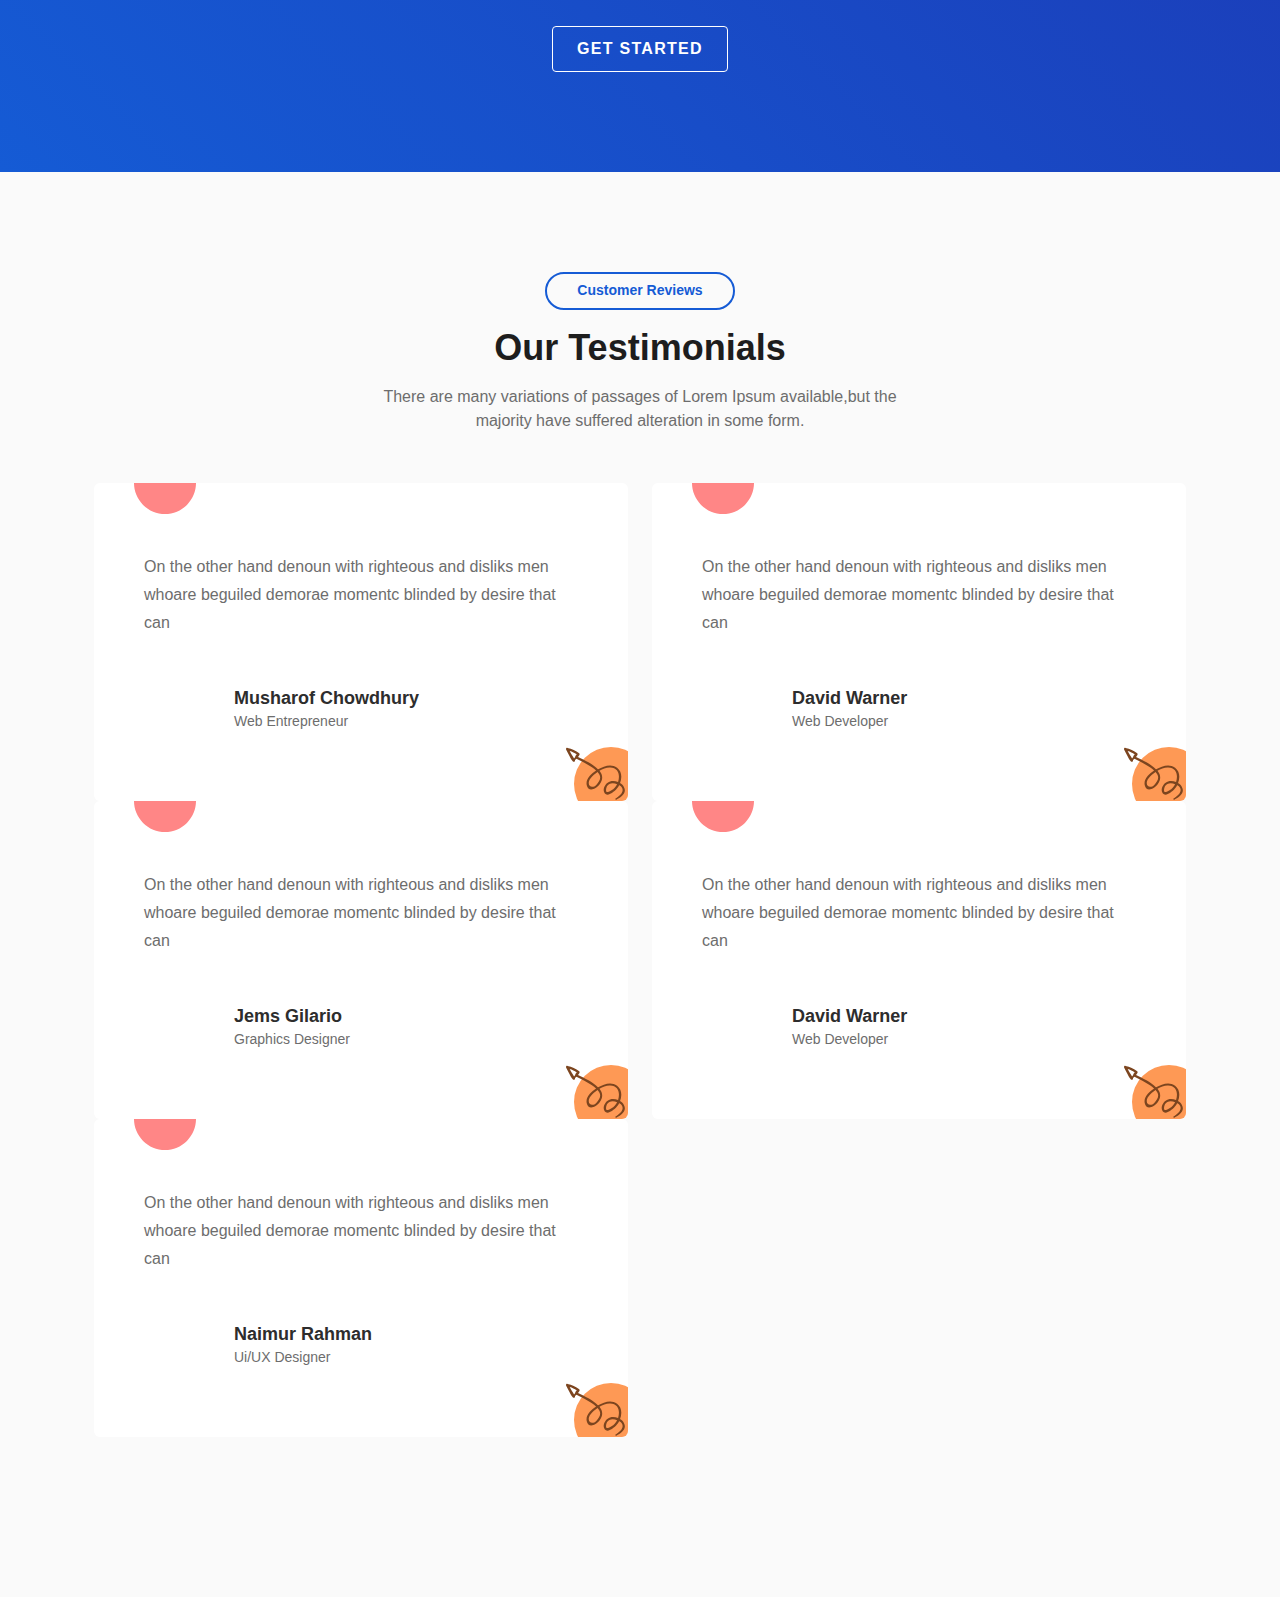
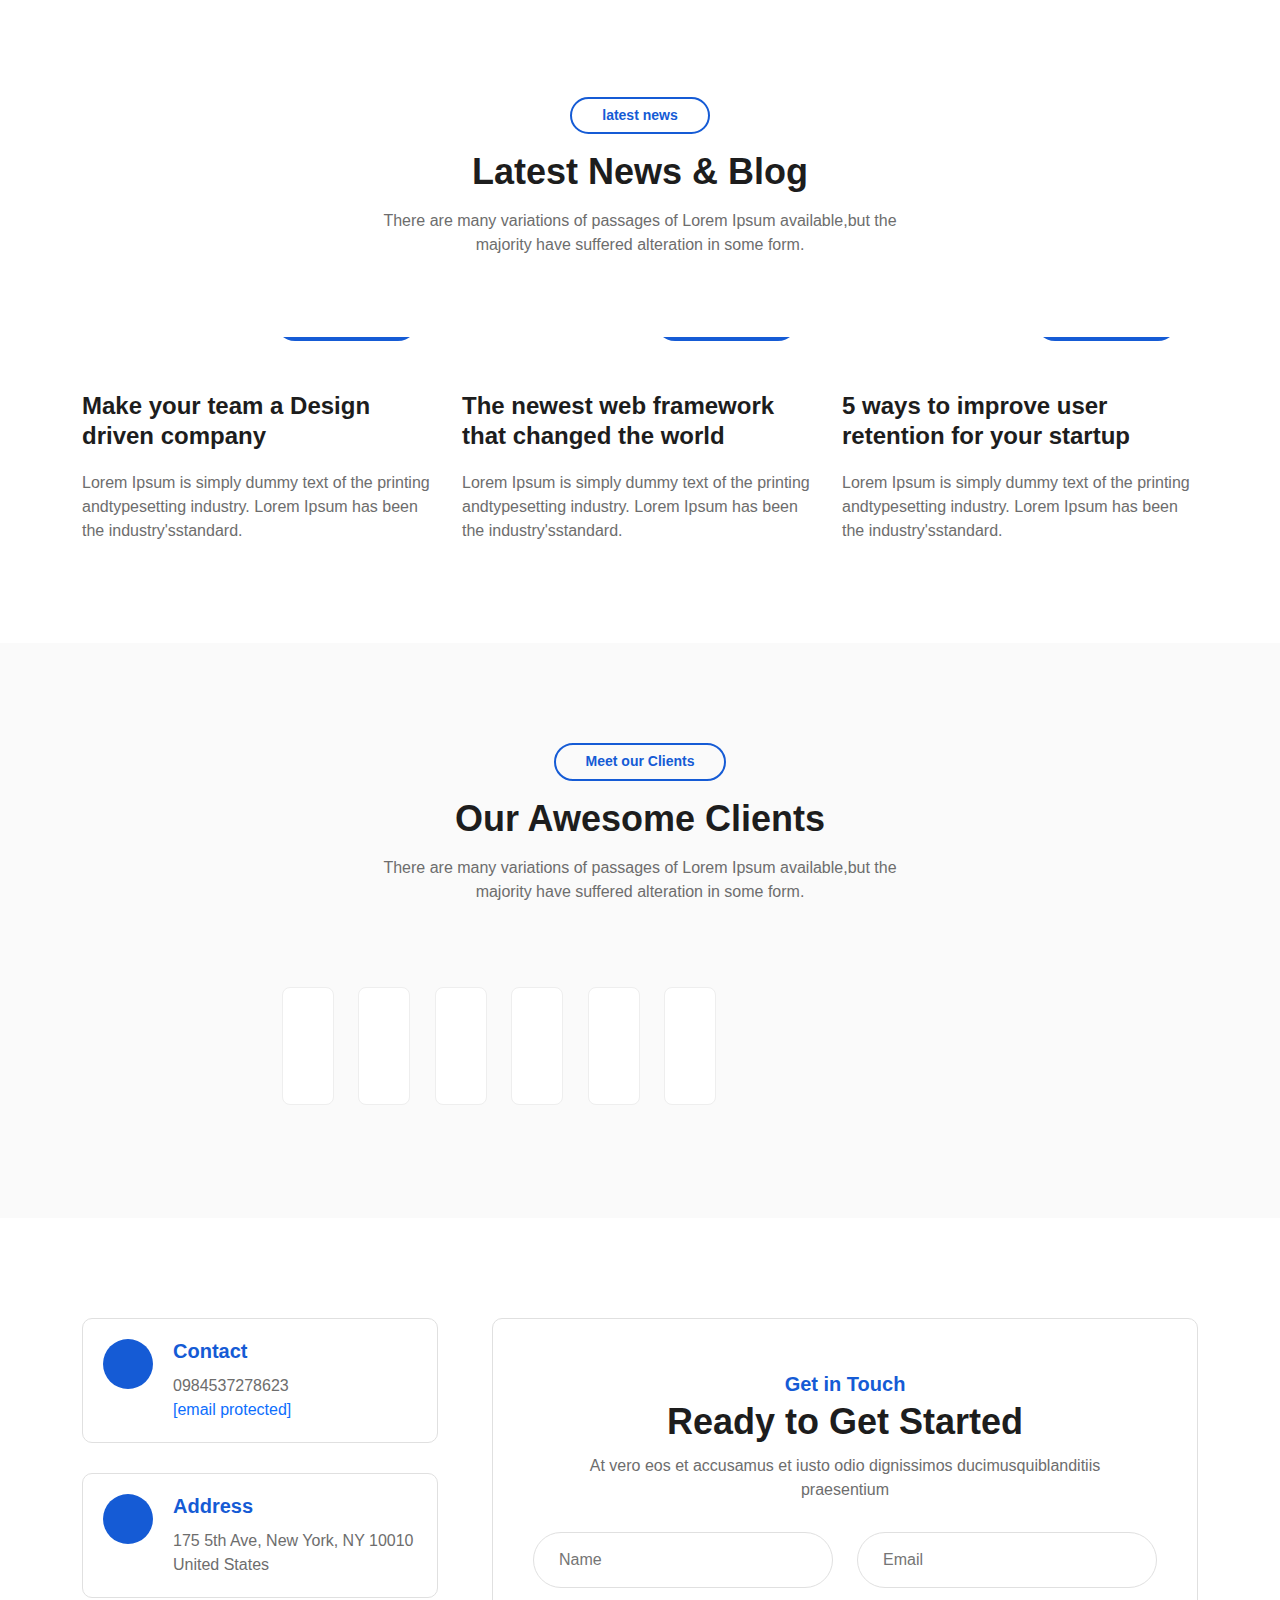
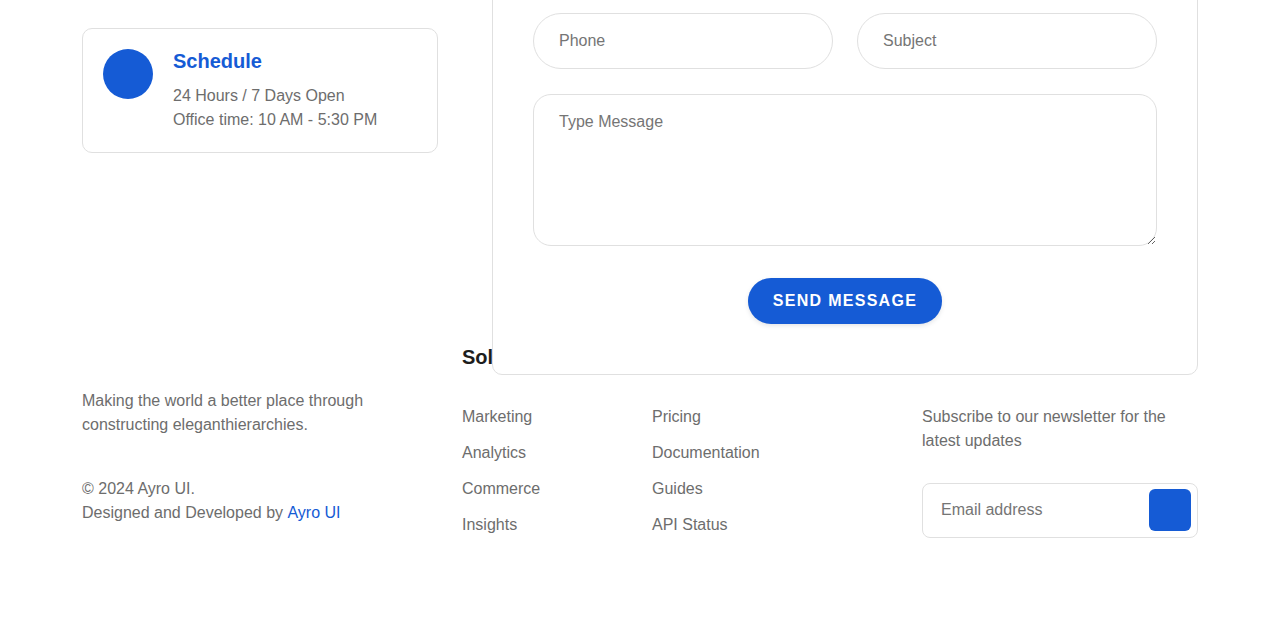
==== commit 71569481: "new title tags" ====
--- a/contact.html
+++ b/contact.html
@@ -8,7 +8,7 @@
     <meta name="description" content="" />
     <meta name="viewport" content="width=device-width, initial-scale=1, shrink-to-fit=no" />
     <!-- <link rel="shortcut icon" type="image/x-icon" href="assets/images/favicon.svg" /> -->
-    <title>Dent Wimble Dots</title>
+    <title>contact</title>
     <link rel="stylesheet" href="https://fonts.googleapis.com/css?family=Sofia">
     <link rel="stylesheet" href="style.css" />
   </head>
